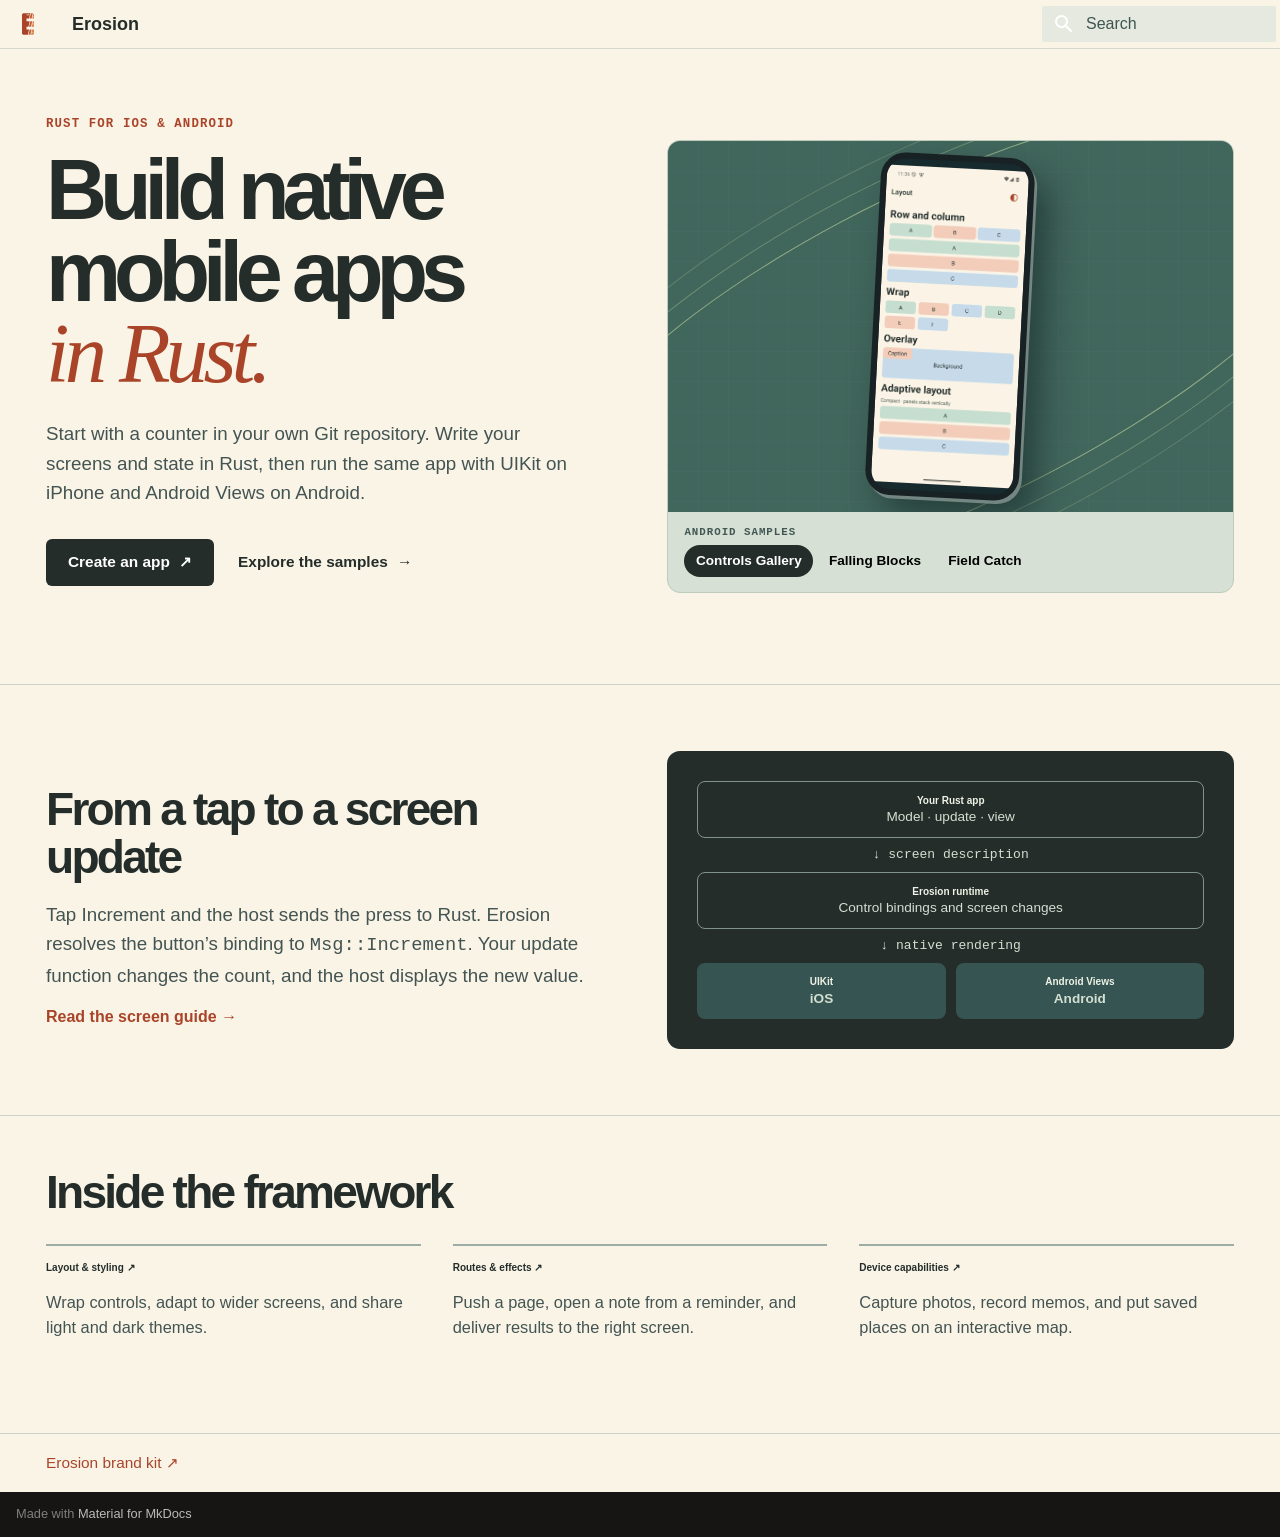
==== index.html @ 24fcdfda "Publish Erosion documentation and sample previews" ====
<!doctype html>
<html lang="en" class="no-js">
  <head>
    
      <meta charset="utf-8">
      <meta name="viewport" content="width=device-width,initial-scale=1">
      
        <meta name="description" content="Use Erosion to build native iOS and Android screens, state, and navigation in Rust.">
      
      
      
        <link rel="canonical" href="https://fwaris.github.io/erosion-site/index.html">
      
      
      
        <link rel="next" href="getting-started.html">
      
      
      <link rel="icon" href="assets/brand/erosion-mark.svg">
      <meta name="generator" content="mkdocs-1.6.1, mkdocs-material-9.6.22">
    
    <title>Erosion · Native mobile UI in Rust</title>
    
      <link rel="stylesheet" href="assets/stylesheets/main.84d31ad4.min.css">
      
      


    
    
      
    
    
      
    
    
      <link rel="stylesheet" href="assets/brand/palette.css">
    
      <link rel="stylesheet" href="assets/erosion.css">
    
    <script>__md_scope=new URL(".",location),__md_hash=e=>[...e].reduce(((e,_)=>(e<<5)-e+_.charCodeAt(0)),0),__md_get=(e,_=localStorage,t=__md_scope)=>JSON.parse(_.getItem(t.pathname+"."+e)),__md_set=(e,_,t=localStorage,a=__md_scope)=>{try{t.setItem(a.pathname+"."+e,JSON.stringify(_))}catch(e){}}</script>
    
      

    
    
    
  
  <meta property="og:title" content="Erosion · Native mobile UI in Rust">
  <meta property="og:description" content="Use Erosion to build native iOS and Android screens, state, and navigation in Rust.">
  <meta property="og:type" content="website">
  
    <meta property="og:image" content="https://fwaris.github.io/erosion-site/assets/brand/erosion-social.png">
    <meta property="og:image:alt" content="Erosion. Build native mobile apps in Rust.">
    <meta name="twitter:card" content="summary_large_image">
  

  </head>
  
  
    <body dir="ltr">
  
    
    <input class="md-toggle" data-md-toggle="drawer" type="checkbox" id="__drawer" autocomplete="off">
    <input class="md-toggle" data-md-toggle="search" type="checkbox" id="__search" autocomplete="off">
    <label class="md-overlay" for="__drawer"></label>
    <div data-md-component="skip">
      
    </div>
    <div data-md-component="announce">
      
    </div>
    
    
      

  

<header class="md-header md-header--shadow" data-md-component="header">
  <nav class="md-header__inner md-grid" aria-label="Header">
    <a href="index.html" title="Erosion" class="md-header__button md-logo" aria-label="Erosion" data-md-component="logo">
      
  <img src="assets/brand/erosion-mark.svg" alt="logo">

    </a>
    <label class="md-header__button md-icon" for="__drawer">
      
      <svg xmlns="http://www.w3.org/2000/svg" viewBox="0 0 24 24"><path d="M3 6h18v2H3zm0 5h18v2H3zm0 5h18v2H3z"/></svg>
    </label>
    <div class="md-header__title" data-md-component="header-title">
      <div class="md-header__ellipsis">
        <div class="md-header__topic">
          <span class="md-ellipsis">
            Erosion
          </span>
        </div>
        <div class="md-header__topic" data-md-component="header-topic">
          <span class="md-ellipsis">
            
              Erosion
            
          </span>
        </div>
      </div>
    </div>
    
    
      <script>var palette=__md_get("__palette");if(palette&&palette.color){if("(prefers-color-scheme)"===palette.color.media){var media=matchMedia("(prefers-color-scheme: light)"),input=document.querySelector(media.matches?"[data-md-color-media='(prefers-color-scheme: light)']":"[data-md-color-media='(prefers-color-scheme: dark)']");palette.color.media=input.getAttribute("data-md-color-media"),palette.color.scheme=input.getAttribute("data-md-color-scheme"),palette.color.primary=input.getAttribute("data-md-color-primary"),palette.color.accent=input.getAttribute("data-md-color-accent")}for(var[key,value]of Object.entries(palette.color))document.body.setAttribute("data-md-color-"+key,value)}</script>
    
    
    
      
      
        <label class="md-header__button md-icon" for="__search">
          
          <svg xmlns="http://www.w3.org/2000/svg" viewBox="0 0 24 24"><path d="M9.5 3A6.5 6.5 0 0 1 16 9.5c0 1.61-.59 3.09-1.56 4.23l.27.27h.79l5 5-1.5 1.5-5-5v-.79l-.27-.27A6.52 6.52 0 0 1 9.5 16 6.5 6.5 0 0 1 3 9.5 6.5 6.5 0 0 1 9.5 3m0 2C7 5 5 7 5 9.5S7 14 9.5 14 14 12 14 9.5 12 5 9.5 5"/></svg>
        </label>
        <div class="md-search" data-md-component="search" role="dialog">
  <label class="md-search__overlay" for="__search"></label>
  <div class="md-search__inner" role="search">
    <form class="md-search__form" name="search">
      <input type="text" class="md-search__input" name="query" aria-label="Search" placeholder="Search" autocapitalize="off" autocorrect="off" autocomplete="off" spellcheck="false" data-md-component="search-query" required>
      <label class="md-search__icon md-icon" for="__search">
        
        <svg xmlns="http://www.w3.org/2000/svg" viewBox="0 0 24 24"><path d="M9.5 3A6.5 6.5 0 0 1 16 9.5c0 1.61-.59 3.09-1.56 4.23l.27.27h.79l5 5-1.5 1.5-5-5v-.79l-.27-.27A6.52 6.52 0 0 1 9.5 16 6.5 6.5 0 0 1 3 9.5 6.5 6.5 0 0 1 9.5 3m0 2C7 5 5 7 5 9.5S7 14 9.5 14 14 12 14 9.5 12 5 9.5 5"/></svg>
        
        <svg xmlns="http://www.w3.org/2000/svg" viewBox="0 0 24 24"><path d="M20 11v2H8l5.5 5.5-1.42 1.42L4.16 12l7.92-7.92L13.5 5.5 8 11z"/></svg>
      </label>
      <nav class="md-search__options" aria-label="Search">
        
        <button type="reset" class="md-search__icon md-icon" title="Clear" aria-label="Clear" tabindex="-1">
          
          <svg xmlns="http://www.w3.org/2000/svg" viewBox="0 0 24 24"><path d="M19 6.41 17.59 5 12 10.59 6.41 5 5 6.41 10.59 12 5 17.59 6.41 19 12 13.41 17.59 19 19 17.59 13.41 12z"/></svg>
        </button>
      </nav>
      
    </form>
    <div class="md-search__output">
      <div class="md-search__scrollwrap" tabindex="0" data-md-scrollfix>
        <div class="md-search-result" data-md-component="search-result">
          <div class="md-search-result__meta">
            Initializing search
          </div>
          <ol class="md-search-result__list" role="presentation"></ol>
        </div>
      </div>
    </div>
  </div>
</div>
      
    
    
  </nav>
  
</header>
    
    <div class="md-container" data-md-component="container">
      
      
        
          
        
      
      <main class="md-main" data-md-component="main">
        <div class="md-main__inner md-grid">
          
            
              
                
              
              <div class="md-sidebar md-sidebar--primary" data-md-component="sidebar" data-md-type="navigation" >
                <div class="md-sidebar__scrollwrap">
                  <div class="md-sidebar__inner">
                    



<nav class="md-nav md-nav--primary" aria-label="Navigation" data-md-level="0">
  <label class="md-nav__title" for="__drawer">
    <a href="index.html" title="Erosion" class="md-nav__button md-logo" aria-label="Erosion" data-md-component="logo">
      
  <img src="assets/brand/erosion-mark.svg" alt="logo">

    </a>
    Erosion
  </label>
  
  <ul class="md-nav__list" data-md-scrollfix>
    
      
      
  
  
    
  
  
  
    <li class="md-nav__item md-nav__item--active">
      
      <input class="md-nav__toggle md-toggle" type="checkbox" id="__toc">
      
      
      
      <a href="index.html" class="md-nav__link md-nav__link--active">
        
  
  
  <span class="md-ellipsis">
    Home
    
  </span>
  

      </a>
      
    </li>
  

    
      
      
  
  
  
  
    
    
    
    
      
        
        
      
    
    
    <li class="md-nav__item md-nav__item--section md-nav__item--nested">
      
        
        
        <input class="md-nav__toggle md-toggle " type="checkbox" id="__nav_2" >
        
          
          <label class="md-nav__link" for="__nav_2" id="__nav_2_label" tabindex="">
            
  
  
  <span class="md-ellipsis">
    Documentation
    
  </span>
  

            <span class="md-nav__icon md-icon"></span>
          </label>
        
        <nav class="md-nav" data-md-level="1" aria-labelledby="__nav_2_label" aria-expanded="false">
          <label class="md-nav__title" for="__nav_2">
            <span class="md-nav__icon md-icon"></span>
            Documentation
          </label>
          <ul class="md-nav__list" data-md-scrollfix>
            
              
                
  
  
  
  
    <li class="md-nav__item">
      <a href="getting-started.html" class="md-nav__link">
        
  
  
  <span class="md-ellipsis">
    Getting started
    
  </span>
  

      </a>
    </li>
  

              
            
              
                
  
  
  
  
    <li class="md-nav__item">
      <a href="screens.html" class="md-nav__link">
        
  
  
  <span class="md-ellipsis">
    Screens and state
    
  </span>
  

      </a>
    </li>
  

              
            
              
                
  
  
  
  
    <li class="md-nav__item">
      <a href="styling.html" class="md-nav__link">
        
  
  
  <span class="md-ellipsis">
    Layout and styling
    
  </span>
  

      </a>
    </li>
  

              
            
              
                
  
  
  
  
    <li class="md-nav__item">
      <a href="navigation.html" class="md-nav__link">
        
  
  
  <span class="md-ellipsis">
    Navigation and effects
    
  </span>
  

      </a>
    </li>
  

              
            
              
                
  
  
  
  
    <li class="md-nav__item">
      <a href="devices.html" class="md-nav__link">
        
  
  
  <span class="md-ellipsis">
    Device capabilities
    
  </span>
  

      </a>
    </li>
  

              
            
              
                
  
  
  
  
    <li class="md-nav__item">
      <a href="samples.html" class="md-nav__link">
        
  
  
  <span class="md-ellipsis">
    Sample applications
    
  </span>
  

      </a>
    </li>
  

              
            
          </ul>
        </nav>
      
    </li>
  

    
      
      
  
  
  
  
    <li class="md-nav__item">
      <a href="brand.html" class="md-nav__link">
        
  
  
  <span class="md-ellipsis">
    Brand kit
    
  </span>
  

      </a>
    </li>
  

    
  </ul>
</nav>
                  </div>
                </div>
              </div>
            
            
              
                
              
              <div class="md-sidebar md-sidebar--secondary" data-md-component="sidebar" data-md-type="toc" hidden>
                <div class="md-sidebar__scrollwrap">
                  <div class="md-sidebar__inner">
                    

<nav class="md-nav md-nav--secondary" aria-label="Table of contents">
  
  
  
  
</nav>
                  </div>
                </div>
              </div>
            
          
          
<article class="erosion-home" data-md-component="content">
  <section class="erosion-hero">
    <div class="erosion-intro">
      <p class="erosion-overline">Rust for iOS &amp; Android</p>
      <h1>Build native mobile apps <br><em>in Rust.</em></h1>
      <p class="erosion-lede">Start with a counter in your own Git repository. Write your screens and state in Rust, then run the same app with UIKit on iPhone and Android Views on Android.</p>
      <div class="erosion-actions"><a class="erosion-primary" href="getting-started.html">Create an app <span aria-hidden="true">↗</span></a><a href="samples.html">Explore the samples <span aria-hidden="true">→</span></a></div>
    </div>
    <figure class="erosion-preview">
      <div class="erosion-stage"><div class="erosion-orbit" aria-hidden="true"></div><div class="erosion-handset"><img id="erosion-screen" src="assets/gallery-layout.webp" alt="Controls Gallery on Android showing rows, columns, wrapping, and overlapping panels"></div></div>
      <figcaption>
        <span class="erosion-caption">Android samples</span>
        <div class="erosion-choices" aria-label="Choose a sample screenshot" role="group">
        
          <button type="button" aria-pressed="true" data-image="assets/gallery-layout.webp" data-alt="Controls Gallery showing rows, columns, wrapping, and overlapping panels">Controls Gallery</button>
        
          <button type="button" aria-pressed="false" data-image="assets/blocks-game.webp" data-alt="Falling Blocks with a green piece above the board">Falling Blocks</button>
        
          <button type="button" aria-pressed="false" data-image="assets/field-catch.webp" data-alt="Field Catch lobby with create and join actions above a map">Field Catch</button>
        
        </div>
      </figcaption>
    </figure>
  </section>
  <section class="erosion-build">
    <div><h2>From a tap to a screen update</h2>
    <p>Tap Increment and the host sends the press to Rust. Erosion resolves the button’s binding to <code>Msg::Increment</code>. Your update function changes the count, and the host displays the new value.</p>
    <a class="erosion-link" href="screens.html">Read the screen guide →</a></div>
    <figure class="erosion-runtime" aria-label="How a Rust screen reaches both platforms">
      <div><strong>Your Rust app</strong><span>Model · update · view</span></div>
      <p>↓ screen description</p>
      <div><strong>Erosion runtime</strong><span>Control bindings and screen changes</span></div>
      <p>↓ native rendering</p>
      <div class="erosion-hosts"><strong>UIKit<small>iOS</small></strong><strong>Android Views<small>Android</small></strong></div>
    </figure>
  </section>
  <section class="erosion-guides" aria-labelledby="guides"><h2 id="guides">Inside the framework</h2><div>
    <a href="styling.html"><span>Layout &amp; styling ↗</span><p>Wrap controls, adapt to wider screens, and share light and dark themes.</p></a>
    <a href="navigation.html"><span>Routes &amp; effects ↗</span><p>Push a page, open a note from a reminder, and deliver results to the right screen.</p></a>
    <a href="devices.html"><span>Device capabilities ↗</span><p>Capture photos, record memos, and put saved places on an interactive map.</p></a>
  </div></section>
  <footer class="erosion-brand-footer"><a href="brand.html">Erosion brand kit ↗</a></footer>
</article>
<script src="assets/preview.js" defer></script>

          
<script>var target=document.getElementById(location.hash.slice(1));target&&target.name&&(target.checked=target.name.startsWith("__tabbed_"))</script>
        </div>
        
      </main>
      
        <footer class="md-footer">
  
  <div class="md-footer-meta md-typeset">
    <div class="md-footer-meta__inner md-grid">
      <div class="md-copyright">
  
  
    Made with
    <a href="https://squidfunk.github.io/mkdocs-material/" target="_blank" rel="noopener">
      Material for MkDocs
    </a>
  
</div>
      
    </div>
  </div>
</footer>
      
    </div>
    <div class="md-dialog" data-md-component="dialog">
      <div class="md-dialog__inner md-typeset"></div>
    </div>
    
    
    
      
      <script id="__config" type="application/json">{"base": ".", "features": ["navigation.sections", "content.code.copy"], "search": "assets/javascripts/workers/search.973d3a69.min.js", "tags": null, "translations": {"clipboard.copied": "Copied to clipboard", "clipboard.copy": "Copy to clipboard", "search.result.more.one": "1 more on this page", "search.result.more.other": "# more on this page", "search.result.none": "No matching documents", "search.result.one": "1 matching document", "search.result.other": "# matching documents", "search.result.placeholder": "Type to start searching", "search.result.term.missing": "Missing", "select.version": "Select version"}, "version": null}</script>
    
    
      <script src="assets/javascripts/bundle.f55a23d4.min.js"></script>
      
    
  </body>
</html>
---- assets/stylesheets/main.84d31ad4.min.css ----
@charset "UTF-8";html{-webkit-text-size-adjust:none;-moz-text-size-adjust:none;text-size-adjust:none;box-sizing:border-box}*,:after,:before{box-sizing:inherit}@media (prefers-reduced-motion){*,:after,:before{transition:none!important}}body{margin:0}a,button,input,label{-webkit-tap-highlight-color:transparent}a{color:inherit;text-decoration:none}hr{border:0;box-sizing:initial;display:block;height:.05rem;overflow:visible;padding:0}small{font-size:80%}sub,sup{line-height:1em}img{border-style:none}table{border-collapse:initial;border-spacing:0}td,th{font-weight:400;vertical-align:top}button{background:#0000;border:0;font-family:inherit;font-size:inherit;margin:0;padding:0}input{border:0;outline:none}:root{--md-primary-fg-color:#4051b5;--md-primary-fg-color--light:#5d6cc0;--md-primary-fg-color--dark:#303fa1;--md-primary-bg-color:#fff;--md-primary-bg-color--light:#ffffffb3;--md-accent-fg-color:#526cfe;--md-accent-fg-color--transparent:#526cfe1a;--md-accent-bg-color:#fff;--md-accent-bg-color--light:#ffffffb3}[data-md-color-scheme=default]{color-scheme:light}[data-md-color-scheme=default] img[src$="#gh-dark-mode-only"],[data-md-color-scheme=default] img[src$="#only-dark"]{display:none}:root,[data-md-color-scheme=default]{--md-hue:225deg;--md-default-fg-color:#000000de;--md-default-fg-color--light:#0000008a;--md-default-fg-color--lighter:#00000052;--md-default-fg-color--lightest:#00000012;--md-default-bg-color:#fff;--md-default-bg-color--light:#ffffffb3;--md-default-bg-color--lighter:#ffffff4d;--md-default-bg-color--lightest:#ffffff1f;--md-code-fg-color:#36464e;--md-code-bg-color:#f5f5f5;--md-code-hl-color:#4287ff;--md-code-hl-color--light:#4287ff1a;--md-code-hl-number-color:#d52a2a;--md-code-hl-special-color:#db1457;--md-code-hl-function-color:#a846b9;--md-code-hl-constant-color:#6e59d9;--md-code-hl-keyword-color:#3f6ec6;--md-code-hl-string-color:#1c7d4d;--md-code-hl-name-color:var(--md-code-fg-color);--md-code-hl-operator-color:var(--md-default-fg-color--light);--md-code-hl-punctuation-color:var(--md-default-fg-color--light);--md-code-hl-comment-color:var(--md-default-fg-color--light);--md-code-hl-generic-color:var(--md-default-fg-color--light);--md-code-hl-variable-color:var(--md-default-fg-color--light);--md-typeset-color:var(--md-default-fg-color);--md-typeset-a-color:var(--md-primary-fg-color);--md-typeset-del-color:#f5503d26;--md-typeset-ins-color:#0bd57026;--md-typeset-kbd-color:#fafafa;--md-typeset-kbd-accent-color:#fff;--md-typeset-kbd-border-color:#b8b8b8;--md-typeset-mark-color:#ffff0080;--md-typeset-table-color:#0000001f;--md-typeset-table-color--light:rgba(0,0,0,.035);--md-admonition-fg-color:var(--md-default-fg-color);--md-admonition-bg-color:var(--md-default-bg-color);--md-warning-fg-color:#000000de;--md-warning-bg-color:#ff9;--md-footer-fg-color:#fff;--md-footer-fg-color--light:#ffffffb3;--md-footer-fg-color--lighter:#ffffff73;--md-footer-bg-color:#000000de;--md-footer-bg-color--dark:#00000052;--md-shadow-z1:0 0.2rem 0.5rem #0000000d,0 0 0.05rem #0000001a;--md-shadow-z2:0 0.2rem 0.5rem #0000001a,0 0 0.05rem #00000040;--md-shadow-z3:0 0.2rem 0.5rem #0003,0 0 0.05rem #00000059}.md-icon svg{fill:currentcolor;display:block;height:1.2rem;width:1.2rem}body{-webkit-font-smoothing:antialiased;-moz-osx-font-smoothing:grayscale;--md-text-font-family:var(--md-text-font,_),-apple-system,BlinkMacSystemFont,Helvetica,Arial,sans-serif;--md-code-font-family:var(--md-code-font,_),SFMono-Regular,Consolas,Menlo,monospace}aside,body,input{font-feature-settings:"kern","liga";color:var(--md-typeset-color);font-family:var(--md-text-font-family)}code,kbd,pre{font-feature-settings:"kern";font-family:var(--md-code-font-family)}:root{--md-typeset-table-sort-icon:url('data:image/svg+xml;charset=utf-8,<svg xmlns="http://www.w3.org/2000/svg" viewBox="0 0 24 24"><path d="m18 21-4-4h3V7h-3l4-4 4 4h-3v10h3M2 19v-2h10v2M2 13v-2h7v2M2 7V5h4v2z"/></svg>');--md-typeset-table-sort-icon--asc:url('data:image/svg+xml;charset=utf-8,<svg xmlns="http://www.w3.org/2000/svg" viewBox="0 0 24 24"><path d="M19 17h3l-4 4-4-4h3V3h2M2 17h10v2H2M6 5v2H2V5m0 6h7v2H2z"/></svg>');--md-typeset-table-sort-icon--desc:url('data:image/svg+xml;charset=utf-8,<svg xmlns="http://www.w3.org/2000/svg" viewBox="0 0 24 24"><path d="M19 7h3l-4-4-4 4h3v14h2M2 17h10v2H2M6 5v2H2V5m0 6h7v2H2z"/></svg>')}.md-typeset{-webkit-print-color-adjust:exact;color-adjust:exact;font-size:.8rem;line-height:1.6;overflow-wrap:break-word}@media print{.md-typeset{font-size:.68rem}}.md-typeset blockquote,.md-typeset dl,.md-typeset figure,.md-typeset ol,.md-typeset pre,.md-typeset ul{margin-bottom:1em;margin-top:1em}.md-typeset h1{color:var(--md-default-fg-color--light);font-size:2em;line-height:1.3;margin:0 0 1.25em}.md-typeset h1,.md-typeset h2{font-weight:300;letter-spacing:-.01em}.md-typeset h2{font-size:1.5625em;line-height:1.4;margin:1.6em 0 .64em}.md-typeset h3{font-size:1.25em;font-weight:400;letter-spacing:-.01em;line-height:1.5;margin:1.6em 0 .8em}.md-typeset h2+h3{margin-top:.8em}.md-typeset h4{font-weight:700;letter-spacing:-.01em;margin:1em 0}.md-typeset h5,.md-typeset h6{color:var(--md-default-fg-color--light);font-size:.8em;font-weight:700;letter-spacing:-.01em;margin:1.25em 0}.md-typeset h5{text-transform:uppercase}.md-typeset h5 code{text-transform:none}.md-typeset hr{border-bottom:.05rem solid var(--md-default-fg-color--lightest);display:flow-root;margin:1.5em 0}.md-typeset a{color:var(--md-typeset-a-color);word-break:break-word}.md-typeset a,.md-typeset a:before{transition:color 125ms}.md-typeset a:focus,.md-typeset a:hover{color:var(--md-accent-fg-color)}.md-typeset a:focus code,.md-typeset a:hover code{background-color:var(--md-accent-fg-color--transparent)}.md-typeset a code{color:currentcolor;transition:background-color 125ms}.md-typeset a.focus-visible{outline-color:var(--md-accent-fg-color);outline-offset:.2rem}.md-typeset code,.md-typeset kbd,.md-typeset pre{color:var(--md-code-fg-color);direction:ltr;font-variant-ligatures:none}@media print{.md-typeset code,.md-typeset kbd,.md-typeset pre{white-space:pre-wrap}}.md-typeset code{background-color:var(--md-code-bg-color);border-radius:.1rem;-webkit-box-decoration-break:clone;box-decoration-break:clone;font-size:.85em;padding:0 .2941176471em;word-break:break-word}.md-typeset code:not(.focus-visible){-webkit-tap-highlight-color:transparent;outline:none}.md-typeset pre{display:flow-root;line-height:1.4;position:relative}.md-typeset pre>code{-webkit-box-decoration-break:slice;box-decoration-break:slice;box-shadow:none;display:block;margin:0;outline-color:var(--md-accent-fg-color);overflow:auto;padding:.7720588235em 1.1764705882em;scrollbar-color:var(--md-default-fg-color--lighter) #0000;scrollbar-width:thin;touch-action:auto;word-break:normal}.md-typeset pre>code:hover{scrollbar-color:var(--md-accent-fg-color) #0000}.md-typeset pre>code::-webkit-scrollbar{height:.2rem;width:.2rem}.md-typeset pre>code::-webkit-scrollbar-thumb{background-color:var(--md-default-fg-color--lighter)}.md-typeset pre>code::-webkit-scrollbar-thumb:hover{background-color:var(--md-accent-fg-color)}.md-typeset kbd{background-color:var(--md-typeset-kbd-color);border-radius:.1rem;box-shadow:0 .1rem 0 .05rem var(--md-typeset-kbd-border-color),0 .1rem 0 var(--md-typeset-kbd-border-color),0 -.1rem .2rem var(--md-typeset-kbd-accent-color) inset;color:var(--md-default-fg-color);display:inline-block;font-size:.75em;padding:0 .6666666667em;vertical-align:text-top;word-break:break-word}.md-typeset mark{background-color:var(--md-typeset-mark-color);-webkit-box-decoration-break:clone;box-decoration-break:clone;color:inherit;word-break:break-word}.md-typeset abbr{border-bottom:.05rem dotted var(--md-default-fg-color--light);cursor:help;text-decoration:none}.md-typeset small{opacity:.75}[dir=ltr] .md-typeset sub,[dir=ltr] .md-typeset sup{margin-left:.078125em}[dir=rtl] .md-typeset sub,[dir=rtl] .md-typeset sup{margin-right:.078125em}[dir=ltr] .md-typeset blockquote{padding-left:.6rem}[dir=rtl] .md-typeset blockquote{padding-right:.6rem}[dir=ltr] .md-typeset blockquote{border-left:.2rem solid var(--md-default-fg-color--lighter)}[dir=rtl] .md-typeset blockquote{border-right:.2rem solid var(--md-default-fg-color--lighter)}.md-typeset blockquote{color:var(--md-default-fg-color--light);margin-left:0;margin-right:0}.md-typeset ul{list-style-type:disc}.md-typeset ul[type]{list-style-type:revert-layer}[dir=ltr] .md-typeset ol,[dir=ltr] .md-typeset ul{margin-left:.625em}[dir=rtl] .md-typeset ol,[dir=rtl] .md-typeset ul{margin-right:.625em}.md-typeset ol,.md-typeset ul{padding:0}.md-typeset ol:not([hidden]),.md-typeset ul:not([hidden]){display:flow-root}.md-typeset ol ol,.md-typeset ul ol{list-style-type:lower-alpha}.md-typeset ol ol ol,.md-typeset ul ol ol{list-style-type:lower-roman}.md-typeset ol ol ol ol,.md-typeset ul ol ol ol{list-style-type:upper-alpha}.md-typeset ol ol ol ol ol,.md-typeset ul ol ol ol ol{list-style-type:upper-roman}.md-typeset ol[type],.md-typeset ul[type]{list-style-type:revert-layer}[dir=ltr] .md-typeset ol li,[dir=ltr] .md-typeset ul li{margin-left:1.25em}[dir=rtl] .md-typeset ol li,[dir=rtl] .md-typeset ul li{margin-right:1.25em}.md-typeset ol li,.md-typeset ul li{margin-bottom:.5em}.md-typeset ol li blockquote,.md-typeset ol li p,.md-typeset ul li blockquote,.md-typeset ul li p{margin:.5em 0}.md-typeset ol li:last-child,.md-typeset ul li:last-child{margin-bottom:0}[dir=ltr] .md-typeset ol li ol,[dir=ltr] .md-typeset ol li ul,[dir=ltr] .md-typeset ul li ol,[dir=ltr] .md-typeset ul li ul{margin-left:.625em}[dir=rtl] .md-typeset ol li ol,[dir=rtl] .md-typeset ol li ul,[dir=rtl] .md-typeset ul li ol,[dir=rtl] .md-typeset ul li ul{margin-right:.625em}.md-typeset ol li ol,.md-typeset ol li ul,.md-typeset ul li ol,.md-typeset ul li ul{margin-bottom:.5em;margin-top:.5em}[dir=ltr] .md-typeset dd{margin-left:1.875em}[dir=rtl] .md-typeset dd{margin-right:1.875em}.md-typeset dd{margin-bottom:1.5em;margin-top:1em}.md-typeset img,.md-typeset svg,.md-typeset video{height:auto;max-width:100%}.md-typeset img[align=left]{margin:1em 1em 1em 0}.md-typeset img[align=right]{margin:1em 0 1em 1em}.md-typeset img[align]:only-child{margin-top:0}.md-typeset figure{display:flow-root;margin:1em auto;max-width:100%;text-align:center;width:fit-content}.md-typeset figure img{display:block;margin:0 auto}.md-typeset figcaption{font-style:italic;margin:1em auto;max-width:24rem}.md-typeset iframe{max-width:100%}.md-typeset table:not([class]){background-color:var(--md-default-bg-color);border:.05rem solid var(--md-typeset-table-color);border-radius:.1rem;display:inline-block;font-size:.64rem;max-width:100%;overflow:auto;touch-action:auto}@media print{.md-typeset table:not([class]){display:table}}.md-typeset table:not([class])+*{margin-top:1.5em}.md-typeset table:not([class]) td>:first-child,.md-typeset table:not([class]) th>:first-child{margin-top:0}.md-typeset table:not([class]) td>:last-child,.md-typeset table:not([class]) th>:last-child{margin-bottom:0}.md-typeset table:not([class]) td:not([align]),.md-typeset table:not([class]) th:not([align]){text-align:left}[dir=rtl] .md-typeset table:not([class]) td:not([align]),[dir=rtl] .md-typeset table:not([class]) th:not([align]){text-align:right}.md-typeset table:not([class]) th{font-weight:700;min-width:5rem;padding:.9375em 1.25em;vertical-align:top}.md-typeset table:not([class]) td{border-top:.05rem solid var(--md-typeset-table-color);padding:.9375em 1.25em;vertical-align:top}.md-typeset table:not([class]) tbody tr{transition:background-color 125ms}.md-typeset table:not([class]) tbody tr:hover{background-color:var(--md-typeset-table-color--light);box-shadow:0 .05rem 0 var(--md-default-bg-color) inset}.md-typeset table:not([class]) a{word-break:normal}.md-typeset table th[role=columnheader]{cursor:pointer}[dir=ltr] .md-typeset table th[role=columnheader]:after{margin-left:.5em}[dir=rtl] .md-typeset table th[role=columnheader]:after{margin-right:.5em}.md-typeset table th[role=columnheader]:after{content:"";display:inline-block;height:1.2em;-webkit-mask-image:var(--md-typeset-table-sort-icon);mask-image:var(--md-typeset-table-sort-icon);-webkit-mask-repeat:no-repeat;mask-repeat:no-repeat;-webkit-mask-size:contain;mask-size:contain;transition:background-color 125ms;vertical-align:text-bottom;width:1.2em}.md-typeset table th[role=columnheader]:hover:after{background-color:var(--md-default-fg-color--lighter)}.md-typeset table th[role=columnheader][aria-sort=ascending]:after{background-color:var(--md-default-fg-color--light);-webkit-mask-image:var(--md-typeset-table-sort-icon--asc);mask-image:var(--md-typeset-table-sort-icon--asc)}.md-typeset table th[role=columnheader][aria-sort=descending]:after{background-color:var(--md-default-fg-color--light);-webkit-mask-image:var(--md-typeset-table-sort-icon--desc);mask-image:var(--md-typeset-table-sort-icon--desc)}.md-typeset__scrollwrap{margin:1em -.8rem;overflow-x:auto;touch-action:auto}.md-typeset__table{display:inline-block;margin-bottom:.5em;padding:0 .8rem}@media print{.md-typeset__table{display:block}}html .md-typeset__table table{display:table;margin:0;overflow:hidden;width:100%}@media screen and (max-width:44.984375em){.md-content__inner>pre{margin:1em -.8rem}.md-content__inner>pre code{border-radius:0}}.md-typeset .md-author{border-radius:100%;display:block;flex-shrink:0;height:1.6rem;overflow:hidden;position:relative;transition:color 125ms,transform 125ms;width:1.6rem}.md-typeset .md-author img{display:block}.md-typeset .md-author--more{background:var(--md-default-fg-color--lightest);color:var(--md-default-fg-color--lighter);font-size:.6rem;font-weight:700;line-height:1.6rem;text-align:center}.md-typeset .md-author--long{height:2.4rem;width:2.4rem}.md-typeset a.md-author{transform:scale(1)}.md-typeset a.md-author img{border-radius:100%;filter:grayscale(100%) opacity(75%);transition:filter 125ms}.md-typeset a.md-author:focus,.md-typeset a.md-author:hover{transform:scale(1.1);z-index:1}.md-typeset a.md-author:focus img,.md-typeset a.md-author:hover img{filter:grayscale(0)}.md-banner{background-color:var(--md-footer-bg-color);color:var(--md-footer-fg-color);overflow:auto}@media print{.md-banner{display:none}}.md-banner--warning{background-color:var(--md-warning-bg-color);color:var(--md-warning-fg-color)}.md-banner__inner{font-size:.7rem;margin:.6rem auto;padding:0 .8rem}[dir=ltr] .md-banner__button{float:right}[dir=rtl] .md-banner__button{float:left}.md-banner__button{color:inherit;cursor:pointer;transition:opacity .25s}.no-js .md-banner__button{display:none}.md-banner__button:hover{opacity:.7}html{font-size:125%;height:100%;overflow-x:hidden}@media screen and (min-width:100em){html{font-size:137.5%}}@media screen and (min-width:125em){html{font-size:150%}}body{background-color:var(--md-default-bg-color);display:flex;flex-direction:column;font-size:.5rem;min-height:100%;position:relative;width:100%}@media print{body{display:block}}@media screen and (max-width:59.984375em){body[data-md-scrolllock]{position:fixed}}.md-grid{margin-left:auto;margin-right:auto;max-width:61rem}.md-container{display:flex;flex-direction:column;flex-grow:1}@media print{.md-container{display:block}}.md-main{flex-grow:1}.md-main__inner{display:flex;height:100%;margin-top:1.5rem}.md-ellipsis{overflow:hidden;text-overflow:ellipsis}.md-toggle{display:none}.md-option{height:0;opacity:0;position:absolute;width:0}.md-option:checked+label:not([hidden]){display:block}.md-option.focus-visible+label{outline-color:var(--md-accent-fg-color);outline-style:auto}.md-skip{background-color:var(--md-default-fg-color);border-radius:.1rem;color:var(--md-default-bg-color);font-size:.64rem;margin:.5rem;opacity:0;outline-color:var(--md-accent-fg-color);padding:.3rem .5rem;position:fixed;transform:translateY(.4rem);z-index:-1}.md-skip:focus{opacity:1;transform:translateY(0);transition:transform .25s cubic-bezier(.4,0,.2,1),opacity 175ms 75ms;z-index:10}@page{margin:25mm}:root{--md-clipboard-icon:url('data:image/svg+xml;charset=utf-8,<svg xmlns="http://www.w3.org/2000/svg" viewBox="0 0 24 24"><path d="M19 21H8V7h11m0-2H8a2 2 0 0 0-2 2v14a2 2 0 0 0 2 2h11a2 2 0 0 0 2-2V7a2 2 0 0 0-2-2m-3-4H4a2 2 0 0 0-2 2v14h2V3h12z"/></svg>')}.md-clipboard{border-radius:.1rem;color:var(--md-default-fg-color--lightest);cursor:pointer;height:1.5em;outline-color:var(--md-accent-fg-color);outline-offset:.1rem;position:absolute;right:.5em;top:.5em;transition:color .25s;width:1.5em;z-index:1}@media print{.md-clipboard{display:none}}.md-clipboard:not(.focus-visible){-webkit-tap-highlight-color:transparent;outline:none}:hover>.md-clipboard{color:var(--md-default-fg-color--light)}.md-clipboard:focus,.md-clipboard:hover{color:var(--md-accent-fg-color)}.md-clipboard:after{background-color:currentcolor;content:"";display:block;height:1.125em;margin:0 auto;-webkit-mask-image:var(--md-clipboard-icon);mask-image:var(--md-clipboard-icon);-webkit-mask-position:center;mask-position:center;-webkit-mask-repeat:no-repeat;mask-repeat:no-repeat;-webkit-mask-size:contain;mask-size:contain;width:1.125em}.md-clipboard--inline{cursor:pointer}.md-clipboard--inline code{transition:color .25s,background-color .25s}.md-clipboard--inline:focus code,.md-clipboard--inline:hover code{background-color:var(--md-accent-fg-color--transparent);color:var(--md-accent-fg-color)}.md-typeset .md-code__content{display:grid}@keyframes consent{0%{opacity:0;transform:translateY(100%)}to{opacity:1;transform:translateY(0)}}@keyframes overlay{0%{opacity:0}to{opacity:1}}.md-consent__overlay{animation:overlay .25s both;-webkit-backdrop-filter:blur(.1rem);backdrop-filter:blur(.1rem);background-color:#0000008a;height:100%;opacity:1;position:fixed;top:0;width:100%;z-index:5}.md-consent__inner{animation:consent .5s cubic-bezier(.1,.7,.1,1) both;background-color:var(--md-default-bg-color);border:0;border-radius:.1rem;bottom:0;box-shadow:0 0 .2rem #0000001a,0 .2rem .4rem #0003;max-height:100%;overflow:auto;padding:0;position:fixed;width:100%;z-index:5}.md-consent__form{padding:.8rem}.md-consent__settings{display:none;margin:1em 0}input:checked+.md-consent__settings{display:block}.md-consent__controls{margin-bottom:.8rem}.md-typeset .md-consent__controls .md-button{display:inline}@media screen and (max-width:44.984375em){.md-typeset .md-consent__controls .md-button{display:block;margin-top:.4rem;text-align:center;width:100%}}.md-consent label{cursor:pointer}.md-content{flex-grow:1;min-width:0}.md-content__inner{margin:0 .8rem 1.2rem;padding-top:.6rem}@media screen and (min-width:76.25em){[dir=ltr] .md-sidebar--primary:not([hidden])~.md-content>.md-content__inner{margin-left:1.2rem}[dir=ltr] .md-sidebar--secondary:not([hidden])~.md-content>.md-content__inner,[dir=rtl] .md-sidebar--primary:not([hidden])~.md-content>.md-content__inner{margin-right:1.2rem}[dir=rtl] .md-sidebar--secondary:not([hidden])~.md-content>.md-content__inner{margin-left:1.2rem}}.md-content__inner:before{content:"";display:block;height:.4rem}.md-content__inner>:last-child{margin-bottom:0}[dir=ltr] .md-content__button{float:right}[dir=rtl] .md-content__button{float:left}[dir=ltr] .md-content__button{margin-left:.4rem}[dir=rtl] .md-content__button{margin-right:.4rem}.md-content__button{margin:.4rem 0;padding:0}@media print{.md-content__button{display:none}}.md-typeset .md-content__button{color:var(--md-default-fg-color--lighter)}.md-content__button svg{display:inline;vertical-align:top}[dir=rtl] .md-content__button svg{transform:scaleX(-1)}[dir=ltr] .md-dialog{right:.8rem}[dir=rtl] .md-dialog{left:.8rem}.md-dialog{background-color:var(--md-default-fg-color);border-radius:.1rem;bottom:.8rem;box-shadow:var(--md-shadow-z3);min-width:11.1rem;opacity:0;padding:.4rem .6rem;pointer-events:none;position:fixed;transform:translateY(100%);transition:transform 0ms .4s,opacity .4s;z-index:4}@media print{.md-dialog{display:none}}.md-dialog--active{opacity:1;pointer-events:auto;transform:translateY(0);transition:transform .4s cubic-bezier(.075,.85,.175,1),opacity .4s}.md-dialog__inner{color:var(--md-default-bg-color);font-size:.7rem}.md-feedback{margin:2em 0 1em;text-align:center}.md-feedback fieldset{border:none;margin:0;padding:0}.md-feedback__title{font-weight:700;margin:1em auto}.md-feedback__inner{position:relative}.md-feedback__list{display:flex;flex-wrap:wrap;place-content:baseline center;position:relative}.md-feedback__list:hover .md-icon:not(:disabled){color:var(--md-default-fg-color--lighter)}:disabled .md-feedback__list{min-height:1.8rem}.md-feedback__icon{color:var(--md-default-fg-color--light);cursor:pointer;flex-shrink:0;margin:0 .1rem;transition:color 125ms}.md-feedback__icon:not(:disabled).md-icon:hover{color:var(--md-accent-fg-color)}.md-feedback__icon:disabled{color:var(--md-default-fg-color--lightest);pointer-events:none}.md-feedback__note{opacity:0;position:relative;transform:translateY(.4rem);transition:transform .4s cubic-bezier(.1,.7,.1,1),opacity .15s}.md-feedback__note>*{margin:0 auto;max-width:16rem}:disabled .md-feedback__note{opacity:1;transform:translateY(0)}@media print{.md-feedback{display:none}}.md-footer{background-color:var(--md-footer-bg-color);color:var(--md-footer-fg-color)}@media print{.md-footer{display:none}}.md-footer__inner{justify-content:space-between;overflow:auto;padding:.2rem}.md-footer__inner:not([hidden]){display:flex}.md-footer__link{align-items:end;display:flex;flex-grow:0.01;margin-bottom:.4rem;margin-top:1rem;max-width:100%;outline-color:var(--md-accent-fg-color);overflow:hidden;transition:opacity .25s}.md-footer__link:focus,.md-footer__link:hover{opacity:.7}[dir=rtl] .md-footer__link svg{transform:scaleX(-1)}@media screen and (max-width:44.984375em){.md-footer__link--prev{flex-shrink:0}.md-footer__link--prev .md-footer__title{display:none}}[dir=ltr] .md-footer__link--next{margin-left:auto}[dir=rtl] .md-footer__link--next{margin-right:auto}.md-footer__link--next{text-align:right}[dir=rtl] .md-footer__link--next{text-align:left}.md-footer__title{flex-grow:1;font-size:.9rem;margin-bottom:.7rem;max-width:calc(100% - 2.4rem);padding:0 1rem;white-space:nowrap}.md-footer__button{margin:.2rem;padding:.4rem}.md-footer__direction{font-size:.64rem;opacity:.7}.md-footer-meta{background-color:var(--md-footer-bg-color--dark)}.md-footer-meta__inner{display:flex;flex-wrap:wrap;justify-content:space-between;padding:.2rem}html .md-footer-meta.md-typeset a{color:var(--md-footer-fg-color--light)}html .md-footer-meta.md-typeset a:focus,html .md-footer-meta.md-typeset a:hover{color:var(--md-footer-fg-color)}.md-copyright{color:var(--md-footer-fg-color--lighter);font-size:.64rem;margin:auto .6rem;padding:.4rem 0;width:100%}@media screen and (min-width:45em){.md-copyright{width:auto}}.md-copyright__highlight{color:var(--md-footer-fg-color--light)}.md-social{display:inline-flex;gap:.2rem;margin:0 .4rem;padding:.2rem 0 .6rem}@media screen and (min-width:45em){.md-social{padding:.6rem 0}}.md-social__link{display:inline-block;height:1.6rem;text-align:center;width:1.6rem}.md-social__link:before{line-height:1.9}.md-social__link svg{fill:currentcolor;max-height:.8rem;vertical-align:-25%}.md-typeset .md-button{border:.1rem solid;border-radius:.1rem;color:var(--md-primary-fg-color);cursor:pointer;display:inline-block;font-weight:700;padding:.625em 2em;transition:color 125ms,background-color 125ms,border-color 125ms}.md-typeset .md-button--primary{background-color:var(--md-primary-fg-color);border-color:var(--md-primary-fg-color);color:var(--md-primary-bg-color)}.md-typeset .md-button:focus,.md-typeset .md-button:hover{background-color:var(--md-accent-fg-color);border-color:var(--md-accent-fg-color);color:var(--md-accent-bg-color)}[dir=ltr] .md-typeset .md-input{border-top-left-radius:.1rem}[dir=ltr] .md-typeset .md-input,[dir=rtl] .md-typeset .md-input{border-top-right-radius:.1rem}[dir=rtl] .md-typeset .md-input{border-top-left-radius:.1rem}.md-typeset .md-input{border-bottom:.1rem solid var(--md-default-fg-color--lighter);box-shadow:var(--md-shadow-z1);font-size:.8rem;height:1.8rem;padding:0 .6rem;transition:border .25s,box-shadow .25s}.md-typeset .md-input:focus,.md-typeset .md-input:hover{border-bottom-color:var(--md-accent-fg-color);box-shadow:var(--md-shadow-z2)}.md-typeset .md-input--stretch{width:100%}.md-header{background-color:var(--md-primary-fg-color);box-shadow:0 0 .2rem #0000,0 .2rem .4rem #0000;color:var(--md-primary-bg-color);display:block;left:0;position:sticky;right:0;top:0;z-index:4}@media print{.md-header{display:none}}.md-header[hidden]{transform:translateY(-100%);transition:transform .25s cubic-bezier(.8,0,.6,1),box-shadow .25s}.md-header--shadow{box-shadow:0 0 .2rem #0000001a,0 .2rem .4rem #0003;transition:transform .25s cubic-bezier(.1,.7,.1,1),box-shadow .25s}.md-header__inner{align-items:center;display:flex;padding:0 .2rem}.md-header__button{color:currentcolor;cursor:pointer;margin:.2rem;outline-color:var(--md-accent-fg-color);padding:.4rem;position:relative;transition:opacity .25s;vertical-align:middle;z-index:1}.md-header__button:hover{opacity:.7}.md-header__button:not([hidden]){display:inline-block}.md-header__button:not(.focus-visible){-webkit-tap-highlight-color:transparent;outline:none}.md-header__button.md-logo{margin:.2rem;padding:.4rem}@media screen and (max-width:76.234375em){.md-header__button.md-logo{display:none}}.md-header__button.md-logo img,.md-header__button.md-logo svg{fill:currentcolor;display:block;height:1.2rem;width:auto}@media screen and (min-width:60em){.md-header__button[for=__search]{display:none}}.no-js .md-header__button[for=__search]{display:none}[dir=rtl] .md-header__button[for=__search] svg{transform:scaleX(-1)}@media screen and (min-width:76.25em){.md-header__button[for=__drawer]{display:none}}.md-header__topic{display:flex;max-width:100%;position:absolute;transition:transform .4s cubic-bezier(.1,.7,.1,1),opacity .15s;white-space:nowrap}.md-header__topic+.md-header__topic{opacity:0;pointer-events:none;transform:translateX(1.25rem);transition:transform .4s cubic-bezier(1,.7,.1,.1),opacity .15s;z-index:-1}[dir=rtl] .md-header__topic+.md-header__topic{transform:translateX(-1.25rem)}.md-header__topic:first-child{font-weight:700}[dir=ltr] .md-header__title{margin-left:1rem;margin-right:.4rem}[dir=rtl] .md-header__title{margin-left:.4rem;margin-right:1rem}.md-header__title{flex-grow:1;font-size:.9rem;height:2.4rem;line-height:2.4rem}.md-header__title--active .md-header__topic{opacity:0;pointer-events:none;transform:translateX(-1.25rem);transition:transform .4s cubic-bezier(1,.7,.1,.1),opacity .15s;z-index:-1}[dir=rtl] .md-header__title--active .md-header__topic{transform:translateX(1.25rem)}.md-header__title--active .md-header__topic+.md-header__topic{opacity:1;pointer-events:auto;transform:translateX(0);transition:transform .4s cubic-bezier(.1,.7,.1,1),opacity .15s;z-index:0}.md-header__title>.md-header__ellipsis{height:100%;position:relative;width:100%}.md-header__option{display:flex;flex-shrink:0;max-width:100%;transition:max-width 0ms .25s,opacity .25s .25s;white-space:nowrap}[data-md-toggle=search]:checked~.md-header .md-header__option{max-width:0;opacity:0;transition:max-width 0ms,opacity 0ms}.md-header__option>input{bottom:0}.md-header__source{display:none}@media screen and (min-width:60em){[dir=ltr] .md-header__source{margin-left:1rem}[dir=rtl] .md-header__source{margin-right:1rem}.md-header__source{display:block;max-width:11.7rem;width:11.7rem}}@media screen and (min-width:76.25em){[dir=ltr] .md-header__source{margin-left:1.4rem}[dir=rtl] .md-header__source{margin-right:1.4rem}}.md-meta{color:var(--md-default-fg-color--light);font-size:.7rem;line-height:1.3}.md-meta__list{display:inline-flex;flex-wrap:wrap;list-style:none;margin:0;padding:0}.md-meta__item:not(:last-child):after{content:"·";margin-left:.2rem;margin-right:.2rem}.md-meta__link{color:var(--md-typeset-a-color)}.md-meta__link:focus,.md-meta__link:hover{color:var(--md-accent-fg-color)}.md-draft{background-color:#ff1744;border-radius:.125em;color:#fff;display:inline-block;font-weight:700;padding-left:.5714285714em;padding-right:.5714285714em}:root{--md-nav-icon--prev:url('data:image/svg+xml;charset=utf-8,<svg xmlns="http://www.w3.org/2000/svg" viewBox="0 0 24 24"><path d="M20 11v2H8l5.5 5.5-1.42 1.42L4.16 12l7.92-7.92L13.5 5.5 8 11z"/></svg>');--md-nav-icon--next:url('data:image/svg+xml;charset=utf-8,<svg xmlns="http://www.w3.org/2000/svg" viewBox="0 0 24 24"><path d="M8.59 16.58 13.17 12 8.59 7.41 10 6l6 6-6 6z"/></svg>');--md-toc-icon:url('data:image/svg+xml;charset=utf-8,<svg xmlns="http://www.w3.org/2000/svg" viewBox="0 0 24 24"><path d="M3 9h14V7H3zm0 4h14v-2H3zm0 4h14v-2H3zm16 0h2v-2h-2zm0-10v2h2V7zm0 6h2v-2h-2z"/></svg>')}.md-nav{font-size:.7rem;line-height:1.3}.md-nav__title{color:var(--md-default-fg-color--light);display:block;font-weight:700;overflow:hidden;padding:0 .6rem;text-overflow:ellipsis}.md-nav__title .md-nav__button{display:none}.md-nav__title .md-nav__button img{height:100%;width:auto}.md-nav__title .md-nav__button.md-logo img,.md-nav__title .md-nav__button.md-logo svg{fill:currentcolor;display:block;height:2.4rem;max-width:100%;object-fit:contain;width:auto}.md-nav__list{list-style:none;margin:0;padding:0}.md-nav__link{align-items:flex-start;display:flex;gap:.4rem;margin-top:.625em;scroll-snap-align:start;transition:color 125ms}.md-nav__link--passed{color:var(--md-default-fg-color--light)}.md-nav__item .md-nav__link--active,.md-nav__item .md-nav__link--active code{color:var(--md-typeset-a-color)}.md-nav__link .md-ellipsis{position:relative}[dir=ltr] .md-nav__link .md-icon:last-child{margin-left:auto}[dir=rtl] .md-nav__link .md-icon:last-child{margin-right:auto}.md-nav__link svg{fill:currentcolor;flex-shrink:0;height:1.3em;position:relative}.md-nav__link[for]:focus,.md-nav__link[for]:hover,.md-nav__link[href]:focus,.md-nav__link[href]:hover{color:var(--md-accent-fg-color);cursor:pointer}.md-nav__link.focus-visible{outline-color:var(--md-accent-fg-color);outline-offset:.2rem}.md-nav--primary .md-nav__link[for=__toc]{display:none}.md-nav--primary .md-nav__link[for=__toc] .md-icon:after{background-color:currentcolor;display:block;height:100%;-webkit-mask-image:var(--md-toc-icon);mask-image:var(--md-toc-icon);width:100%}.md-nav--primary .md-nav__link[for=__toc]~.md-nav{display:none}.md-nav__container>.md-nav__link{margin-top:0}.md-nav__container>.md-nav__link:first-child{flex-grow:1;min-width:0}.md-nav__icon{flex-shrink:0}.md-nav__source{display:none}@media screen and (max-width:76.234375em){.md-nav--primary,.md-nav--primary .md-nav{background-color:var(--md-default-bg-color);display:flex;flex-direction:column;height:100%;left:0;position:absolute;right:0;top:0;z-index:1}.md-nav--primary .md-nav__item,.md-nav--primary .md-nav__title{font-size:.8rem;line-height:1.5}.md-nav--primary .md-nav__title{background-color:var(--md-default-fg-color--lightest);color:var(--md-default-fg-color--light);cursor:pointer;height:5.6rem;line-height:2.4rem;padding:3rem .8rem .2rem;position:relative;white-space:nowrap}[dir=ltr] .md-nav--primary .md-nav__title .md-nav__icon{left:.4rem}[dir=rtl] .md-nav--primary .md-nav__title .md-nav__icon{right:.4rem}.md-nav--primary .md-nav__title .md-nav__icon{display:block;height:1.2rem;margin:.2rem;position:absolute;top:.4rem;width:1.2rem}.md-nav--primary .md-nav__title .md-nav__icon:after{background-color:currentcolor;content:"";display:block;height:100%;-webkit-mask-image:var(--md-nav-icon--prev);mask-image:var(--md-nav-icon--prev);-webkit-mask-position:center;mask-position:center;-webkit-mask-repeat:no-repeat;mask-repeat:no-repeat;-webkit-mask-size:contain;mask-size:contain;width:100%}.md-nav--primary .md-nav__title~.md-nav__list{background-color:var(--md-default-bg-color);box-shadow:0 .05rem 0 var(--md-default-fg-color--lightest) inset;overflow-y:auto;scroll-snap-type:y mandatory;touch-action:pan-y}.md-nav--primary .md-nav__title~.md-nav__list>:first-child{border-top:0}.md-nav--primary .md-nav__title[for=__drawer]{background-color:var(--md-primary-fg-color);color:var(--md-primary-bg-color);font-weight:700}.md-nav--primary .md-nav__title .md-logo{display:block;left:.2rem;margin:.2rem;padding:.4rem;position:absolute;right:.2rem;top:.2rem}.md-nav--primary .md-nav__list{flex:1}.md-nav--primary .md-nav__item{border-top:.05rem solid var(--md-default-fg-color--lightest)}.md-nav--primary .md-nav__item--active>.md-nav__link{color:var(--md-typeset-a-color)}.md-nav--primary .md-nav__item--active>.md-nav__link:focus,.md-nav--primary .md-nav__item--active>.md-nav__link:hover{color:var(--md-accent-fg-color)}.md-nav--primary .md-nav__link{margin-top:0;padding:.6rem .8rem}.md-nav--primary .md-nav__link svg{margin-top:.1em}.md-nav--primary .md-nav__link>.md-nav__link{padding:0}[dir=ltr] .md-nav--primary .md-nav__link .md-nav__icon{margin-right:-.2rem}[dir=rtl] .md-nav--primary .md-nav__link .md-nav__icon{margin-left:-.2rem}.md-nav--primary .md-nav__link .md-nav__icon{font-size:1.2rem;height:1.2rem;width:1.2rem}.md-nav--primary .md-nav__link .md-nav__icon:after{background-color:currentcolor;content:"";display:block;height:100%;-webkit-mask-image:var(--md-nav-icon--next);mask-image:var(--md-nav-icon--next);-webkit-mask-position:center;mask-position:center;-webkit-mask-repeat:no-repeat;mask-repeat:no-repeat;-webkit-mask-size:contain;mask-size:contain;width:100%}[dir=rtl] .md-nav--primary .md-nav__icon:after{transform:scale(-1)}.md-nav--primary .md-nav--secondary .md-nav{background-color:initial;position:static}[dir=ltr] .md-nav--primary .md-nav--secondary .md-nav .md-nav__link{padding-left:1.4rem}[dir=rtl] .md-nav--primary .md-nav--secondary .md-nav .md-nav__link{padding-right:1.4rem}[dir=ltr] .md-nav--primary .md-nav--secondary .md-nav .md-nav .md-nav__link{padding-left:2rem}[dir=rtl] .md-nav--primary .md-nav--secondary .md-nav .md-nav .md-nav__link{padding-right:2rem}[dir=ltr] .md-nav--primary .md-nav--secondary .md-nav .md-nav .md-nav .md-nav__link{padding-left:2.6rem}[dir=rtl] .md-nav--primary .md-nav--secondary .md-nav .md-nav .md-nav .md-nav__link{padding-right:2.6rem}[dir=ltr] .md-nav--primary .md-nav--secondary .md-nav .md-nav .md-nav .md-nav .md-nav__link{padding-left:3.2rem}[dir=rtl] .md-nav--primary .md-nav--secondary .md-nav .md-nav .md-nav .md-nav .md-nav__link{padding-right:3.2rem}.md-nav--secondary{background-color:initial}.md-nav__toggle~.md-nav{display:flex;opacity:0;transform:translateX(100%);transition:transform .25s cubic-bezier(.8,0,.6,1),opacity 125ms 50ms}[dir=rtl] .md-nav__toggle~.md-nav{transform:translateX(-100%)}.md-nav__toggle:checked~.md-nav{opacity:1;transform:translateX(0);transition:transform .25s cubic-bezier(.4,0,.2,1),opacity 125ms 125ms}.md-nav__toggle:checked~.md-nav>.md-nav__list{-webkit-backface-visibility:hidden;backface-visibility:hidden}}@media screen and (max-width:59.984375em){.md-nav--primary .md-nav__link[for=__toc]{display:flex}.md-nav--primary .md-nav__link[for=__toc] .md-icon:after{content:""}.md-nav--primary .md-nav__link[for=__toc]+.md-nav__link{display:none}.md-nav--primary .md-nav__link[for=__toc]~.md-nav{display:flex}.md-nav__source{background-color:var(--md-primary-fg-color--dark);color:var(--md-primary-bg-color);display:block;padding:0 .2rem}}@media screen and (min-width:60em) and (max-width:76.234375em){.md-nav--integrated .md-nav__link[for=__toc]{display:flex}.md-nav--integrated .md-nav__link[for=__toc] .md-icon:after{content:""}.md-nav--integrated .md-nav__link[for=__toc]+.md-nav__link{display:none}.md-nav--integrated .md-nav__link[for=__toc]~.md-nav{display:flex}}@media screen and (min-width:60em){.md-nav{margin-bottom:-.4rem}.md-nav--secondary .md-nav__title{background:var(--md-default-bg-color);box-shadow:0 0 .4rem .4rem var(--md-default-bg-color);position:sticky;top:0;z-index:1}.md-nav--secondary .md-nav__title[for=__toc]{scroll-snap-align:start}.md-nav--secondary .md-nav__title .md-nav__icon{display:none}[dir=ltr] .md-nav--secondary .md-nav__list{padding-left:.6rem}[dir=rtl] .md-nav--secondary .md-nav__list{padding-right:.6rem}.md-nav--secondary .md-nav__list{padding-bottom:.4rem}[dir=ltr] .md-nav--secondary .md-nav__item>.md-nav__link{margin-right:.4rem}[dir=rtl] .md-nav--secondary .md-nav__item>.md-nav__link{margin-left:.4rem}}@media screen and (min-width:76.25em){.md-nav{margin-bottom:-.4rem;transition:max-height .25s cubic-bezier(.86,0,.07,1)}.md-nav--primary .md-nav__title{background:var(--md-default-bg-color);box-shadow:0 0 .4rem .4rem var(--md-default-bg-color);position:sticky;top:0;z-index:1}.md-nav--primary .md-nav__title[for=__drawer]{scroll-snap-align:start}.md-nav--primary .md-nav__title .md-nav__icon{display:none}[dir=ltr] .md-nav--primary .md-nav__list{padding-left:.6rem}[dir=rtl] .md-nav--primary .md-nav__list{padding-right:.6rem}.md-nav--primary .md-nav__list{padding-bottom:.4rem}[dir=ltr] .md-nav--primary .md-nav__item>.md-nav__link{margin-right:.4rem}[dir=rtl] .md-nav--primary .md-nav__item>.md-nav__link{margin-left:.4rem}.md-nav__toggle~.md-nav{display:grid;grid-template-rows:minmax(.4rem,0fr);opacity:0;transition:grid-template-rows .25s cubic-bezier(.86,0,.07,1),opacity .25s,visibility 0ms .25s;visibility:collapse}.md-nav__toggle~.md-nav>.md-nav__list{overflow:hidden}.md-nav__toggle.md-toggle--indeterminate~.md-nav,.md-nav__toggle:checked~.md-nav{grid-template-rows:minmax(.4rem,1fr);opacity:1;transition:grid-template-rows .25s cubic-bezier(.86,0,.07,1),opacity .15s .1s,visibility 0ms;visibility:visible}.md-nav__toggle.md-toggle--indeterminate~.md-nav{transition:none}.md-nav__item--nested>.md-nav>.md-nav__title{display:none}.md-nav__item--section{display:block;margin:1.25em 0}.md-nav__item--section:last-child{margin-bottom:0}.md-nav__item--section>.md-nav__link{font-weight:700}.md-nav__item--section>.md-nav__link[for]{color:var(--md-default-fg-color--light)}.md-nav__item--section>.md-nav__link:not(.md-nav__container){pointer-events:none}.md-nav__item--section>.md-nav__link .md-icon,.md-nav__item--section>.md-nav__link>[for]{display:none}[dir=ltr] .md-nav__item--section>.md-nav{margin-left:-.6rem}[dir=rtl] .md-nav__item--section>.md-nav{margin-right:-.6rem}.md-nav__item--section>.md-nav{display:block;opacity:1;visibility:visible}.md-nav__item--section>.md-nav>.md-nav__list>.md-nav__item{padding:0}.md-nav__icon{border-radius:100%;height:.9rem;transition:background-color .25s;width:.9rem}.md-nav__icon:hover{background-color:var(--md-accent-fg-color--transparent)}.md-nav__icon:after{background-color:currentcolor;border-radius:100%;content:"";display:inline-block;height:100%;-webkit-mask-image:var(--md-nav-icon--next);mask-image:var(--md-nav-icon--next);-webkit-mask-position:center;mask-position:center;-webkit-mask-repeat:no-repeat;mask-repeat:no-repeat;-webkit-mask-size:contain;mask-size:contain;transition:transform .25s;vertical-align:-.1rem;width:100%}[dir=rtl] .md-nav__icon:after{transform:rotate(180deg)}.md-nav__item--nested .md-nav__toggle:checked~.md-nav__link .md-nav__icon:after,.md-nav__item--nested .md-toggle--indeterminate~.md-nav__link .md-nav__icon:after{transform:rotate(90deg)}.md-nav--lifted>.md-nav__list>.md-nav__item,.md-nav--lifted>.md-nav__title{display:none}.md-nav--lifted>.md-nav__list>.md-nav__item--active{display:block}.md-nav--lifted>.md-nav__list>.md-nav__item--active>.md-nav__link{background:var(--md-default-bg-color);box-shadow:0 0 .4rem .4rem var(--md-default-bg-color);margin-top:0;position:sticky;top:0;z-index:1}.md-nav--lifted>.md-nav__list>.md-nav__item--active>.md-nav__link:not(.md-nav__container){pointer-events:none}.md-nav--lifted>.md-nav__list>.md-nav__item--active.md-nav__item--section{margin:0}[dir=ltr] .md-nav--lifted>.md-nav__list>.md-nav__item>.md-nav:not(.md-nav--secondary){margin-left:-.6rem}[dir=rtl] .md-nav--lifted>.md-nav__list>.md-nav__item>.md-nav:not(.md-nav--secondary){margin-right:-.6rem}.md-nav--lifted>.md-nav__list>.md-nav__item>[for]{color:var(--md-default-fg-color--light)}.md-nav--lifted .md-nav[data-md-level="1"]{grid-template-rows:minmax(.4rem,1fr);opacity:1;visibility:visible}[dir=ltr] .md-nav--integrated>.md-nav__list>.md-nav__item--active .md-nav--secondary{border-left:.05rem solid var(--md-primary-fg-color)}[dir=rtl] .md-nav--integrated>.md-nav__list>.md-nav__item--active .md-nav--secondary{border-right:.05rem solid var(--md-primary-fg-color)}.md-nav--integrated>.md-nav__list>.md-nav__item--active .md-nav--secondary{display:block;margin-bottom:1.25em;opacity:1;visibility:visible}.md-nav--integrated>.md-nav__list>.md-nav__item--active .md-nav--secondary>.md-nav__list{overflow:visible;padding-bottom:0}.md-nav--integrated>.md-nav__list>.md-nav__item--active .md-nav--secondary>.md-nav__title{display:none}}.md-pagination{font-size:.8rem;font-weight:700;gap:.4rem}.md-pagination,.md-pagination>*{align-items:center;display:flex;justify-content:center}.md-pagination>*{border-radius:.2rem;height:1.8rem;min-width:1.8rem;text-align:center}.md-pagination__current{background-color:var(--md-default-fg-color--lightest);color:var(--md-default-fg-color--light)}.md-pagination__link{transition:color 125ms,background-color 125ms}.md-pagination__link:focus,.md-pagination__link:hover{background-color:var(--md-accent-fg-color--transparent);color:var(--md-accent-fg-color)}.md-pagination__link:focus svg,.md-pagination__link:hover svg{color:var(--md-accent-fg-color)}.md-pagination__link.focus-visible{outline-color:var(--md-accent-fg-color);outline-offset:.2rem}.md-pagination__link svg{fill:currentcolor;color:var(--md-default-fg-color--lighter);display:block;max-height:100%;width:1.2rem}.md-post__back{border-bottom:.05rem solid var(--md-default-fg-color--lightest);margin-bottom:1.2rem;padding-bottom:1.2rem}@media screen and (max-width:76.234375em){.md-post__back{display:none}}[dir=rtl] .md-post__back svg{transform:scaleX(-1)}.md-post__authors{display:flex;flex-direction:column;gap:.6rem;margin:0 .6rem 1.2rem}.md-post .md-post__meta a{transition:color 125ms}.md-post .md-post__meta a:focus,.md-post .md-post__meta a:hover{color:var(--md-accent-fg-color)}.md-post__title{color:var(--md-default-fg-color--light);font-weight:700}.md-post--excerpt{margin-bottom:3.2rem}.md-post--excerpt .md-post__header{align-items:center;display:flex;gap:.6rem;min-height:1.6rem}.md-post--excerpt .md-post__authors{align-items:center;display:inline-flex;flex-direction:row;gap:.2rem;margin:0;min-height:2.4rem}[dir=ltr] .md-post--excerpt .md-post__meta .md-meta__list{margin-right:.4rem}[dir=rtl] .md-post--excerpt .md-post__meta .md-meta__list{margin-left:.4rem}.md-post--excerpt .md-post__content>:first-child{--md-scroll-margin:6rem;margin-top:0}.md-post>.md-nav--secondary{margin:1em 0}.md-profile{align-items:center;display:flex;font-size:.7rem;gap:.6rem;line-height:1.4;width:100%}.md-profile__description{flex-grow:1}.md-content--post{display:flex}@media screen and (max-width:76.234375em){.md-content--post{flex-flow:column-reverse}}.md-content--post>.md-content__inner{flex-grow:1;min-width:0}@media screen and (min-width:76.25em){[dir=ltr] .md-content--post>.md-content__inner{margin-left:1.2rem}[dir=rtl] .md-content--post>.md-content__inner{margin-right:1.2rem}}@media screen and (max-width:76.234375em){.md-sidebar.md-sidebar--post{padding:0;position:static;width:100%}.md-sidebar.md-sidebar--post .md-sidebar__scrollwrap{overflow:visible}.md-sidebar.md-sidebar--post .md-sidebar__inner{padding:0}.md-sidebar.md-sidebar--post .md-post__meta{margin-left:.6rem;margin-right:.6rem}.md-sidebar.md-sidebar--post .md-nav__item{border:none;display:inline}.md-sidebar.md-sidebar--post .md-nav__list{display:inline-flex;flex-wrap:wrap;gap:.6rem;padding-bottom:.6rem;padding-top:.6rem}.md-sidebar.md-sidebar--post .md-nav__link{padding:0}.md-sidebar.md-sidebar--post .md-nav{height:auto;margin-bottom:0;position:static}}:root{--md-progress-value:0;--md-progress-delay:400ms}.md-progress{background:var(--md-primary-bg-color);height:.075rem;opacity:min(clamp(0,var(--md-progress-value),1),clamp(0,100 - var(--md-progress-value),1));position:fixed;top:0;transform:scaleX(calc(var(--md-progress-value)*1%));transform-origin:left;transition:transform .5s cubic-bezier(.19,1,.22,1),opacity .25s var(--md-progress-delay);width:100%;z-index:4}:root{--md-search-result-icon:url('data:image/svg+xml;charset=utf-8,<svg xmlns="http://www.w3.org/2000/svg" viewBox="0 0 24 24"><path d="M14 2H6a2 2 0 0 0-2 2v16a2 2 0 0 0 2 2h7c-.41-.25-.8-.56-1.14-.9-.33-.33-.61-.7-.86-1.1H6V4h7v5h5v1.18c.71.16 1.39.43 2 .82V8zm6.31 16.9c1.33-2.11.69-4.9-1.4-6.22-2.11-1.33-4.91-.68-6.22 1.4-1.34 2.11-.69 4.89 1.4 6.22 1.46.93 3.32.93 4.79.02L22 23.39 23.39 22zm-3.81.1a2.5 2.5 0 0 1-2.5-2.5 2.5 2.5 0 0 1 2.5-2.5 2.5 2.5 0 0 1 2.5 2.5 2.5 2.5 0 0 1-2.5 2.5"/></svg>')}.md-search{position:relative}@media screen and (min-width:60em){.md-search{padding:.2rem 0}}.no-js .md-search{display:none}.md-search__overlay{opacity:0;z-index:1}@media screen and (max-width:59.984375em){[dir=ltr] .md-search__overlay{left:-2.2rem}[dir=rtl] .md-search__overlay{right:-2.2rem}.md-search__overlay{background-color:var(--md-default-bg-color);border-radius:1rem;height:2rem;overflow:hidden;pointer-events:none;position:absolute;top:-1rem;transform-origin:center;transition:transform .3s .1s,opacity .2s .2s;width:2rem}[data-md-toggle=search]:checked~.md-header .md-search__overlay{opacity:1;transition:transform .4s,opacity .1s}}@media screen and (min-width:60em){[dir=ltr] .md-search__overlay{left:0}[dir=rtl] .md-search__overlay{right:0}.md-search__overlay{background-color:#0000008a;cursor:pointer;height:0;position:fixed;top:0;transition:width 0ms .25s,height 0ms .25s,opacity .25s;width:0}[data-md-toggle=search]:checked~.md-header .md-search__overlay{height:200vh;opacity:1;transition:width 0ms,height 0ms,opacity .25s;width:100%}}@media screen and (max-width:29.984375em){[data-md-toggle=search]:checked~.md-header .md-search__overlay{transform:scale(45)}}@media screen and (min-width:30em) and (max-width:44.984375em){[data-md-toggle=search]:checked~.md-header .md-search__overlay{transform:scale(60)}}@media screen and (min-width:45em) and (max-width:59.984375em){[data-md-toggle=search]:checked~.md-header .md-search__overlay{transform:scale(75)}}.md-search__inner{-webkit-backface-visibility:hidden;backface-visibility:hidden}@media screen and (max-width:59.984375em){[dir=ltr] .md-search__inner{left:0}[dir=rtl] .md-search__inner{right:0}.md-search__inner{height:0;opacity:0;overflow:hidden;position:fixed;top:0;transform:translateX(5%);transition:width 0ms .3s,height 0ms .3s,transform .15s cubic-bezier(.4,0,.2,1) .15s,opacity .15s .15s;width:0;z-index:2}[dir=rtl] .md-search__inner{transform:translateX(-5%)}[data-md-toggle=search]:checked~.md-header .md-search__inner{height:100%;opacity:1;transform:translateX(0);transition:width 0ms 0ms,height 0ms 0ms,transform .15s cubic-bezier(.1,.7,.1,1) .15s,opacity .15s .15s;width:100%}}@media screen and (min-width:60em){[dir=ltr] .md-search__inner{float:right}[dir=rtl] .md-search__inner{float:left}.md-search__inner{padding:.1rem 0;position:relative;transition:width .25s cubic-bezier(.1,.7,.1,1);width:11.7rem}}@media screen and (min-width:60em) and (max-width:76.234375em){[data-md-toggle=search]:checked~.md-header .md-search__inner{width:23.4rem}}@media screen and (min-width:76.25em){[data-md-toggle=search]:checked~.md-header .md-search__inner{width:34.4rem}}.md-search__form{background-color:var(--md-default-bg-color);box-shadow:0 0 .6rem #0000;height:2.4rem;position:relative;transition:color .25s,background-color .25s;z-index:2}@media screen and (min-width:60em){.md-search__form{background-color:#00000042;border-radius:.1rem;height:1.8rem}.md-search__form:hover{background-color:#ffffff1f}}[data-md-toggle=search]:checked~.md-header .md-search__form{background-color:var(--md-default-bg-color);border-radius:.1rem .1rem 0 0;box-shadow:0 0 .6rem #00000012;color:var(--md-default-fg-color)}[dir=ltr] .md-search__input{padding-left:3.6rem;padding-right:2.2rem}[dir=rtl] .md-search__input{padding-left:2.2rem;padding-right:3.6rem}.md-search__input{background:#0000;font-size:.9rem;height:100%;position:relative;text-overflow:ellipsis;width:100%;z-index:2}.md-search__input::placeholder{transition:color .25s}.md-search__input::placeholder,.md-search__input~.md-search__icon{color:var(--md-default-fg-color--light)}.md-search__input::-ms-clear{display:none}@media screen and (max-width:59.984375em){.md-search__input{font-size:.9rem;height:2.4rem;width:100%}}@media screen and (min-width:60em){[dir=ltr] .md-search__input{padding-left:2.2rem}[dir=rtl] .md-search__input{padding-right:2.2rem}.md-search__input{color:inherit;font-size:.8rem}.md-search__input::placeholder{color:var(--md-primary-bg-color--light)}.md-search__input+.md-search__icon{color:var(--md-primary-bg-color)}[data-md-toggle=search]:checked~.md-header .md-search__input{text-overflow:clip}[data-md-toggle=search]:checked~.md-header .md-search__input+.md-search__icon{color:var(--md-default-fg-color--light)}[data-md-toggle=search]:checked~.md-header .md-search__input::placeholder{color:#0000}}.md-search__icon{cursor:pointer;display:inline-block;height:1.2rem;transition:color .25s,opacity .25s;width:1.2rem}.md-search__icon:hover{opacity:.7}[dir=ltr] .md-search__icon[for=__search]{left:.5rem}[dir=rtl] .md-search__icon[for=__search]{right:.5rem}.md-search__icon[for=__search]{position:absolute;top:.3rem;z-index:2}[dir=rtl] .md-search__icon[for=__search] svg{transform:scaleX(-1)}@media screen and (max-width:59.984375em){[dir=ltr] .md-search__icon[for=__search]{left:.8rem}[dir=rtl] .md-search__icon[for=__search]{right:.8rem}.md-search__icon[for=__search]{top:.6rem}.md-search__icon[for=__search] svg:first-child{display:none}}@media screen and (min-width:60em){.md-search__icon[for=__search]{pointer-events:none}.md-search__icon[for=__search] svg:last-child{display:none}}[dir=ltr] .md-search__options{right:.5rem}[dir=rtl] .md-search__options{left:.5rem}.md-search__options{pointer-events:none;position:absolute;top:.3rem;z-index:2}@media screen and (max-width:59.984375em){[dir=ltr] .md-search__options{right:.8rem}[dir=rtl] .md-search__options{left:.8rem}.md-search__options{top:.6rem}}[dir=ltr] .md-search__options>.md-icon{margin-left:.2rem}[dir=rtl] .md-search__options>.md-icon{margin-right:.2rem}.md-search__options>.md-icon{color:var(--md-default-fg-color--light);opacity:0;transform:scale(.75);transition:transform .15s cubic-bezier(.1,.7,.1,1),opacity .15s}.md-search__options>.md-icon:not(.focus-visible){-webkit-tap-highlight-color:transparent;outline:none}[data-md-toggle=search]:checked~.md-header .md-search__input:valid~.md-search__options>.md-icon{opacity:1;pointer-events:auto;transform:scale(1)}[data-md-toggle=search]:checked~.md-header .md-search__input:valid~.md-search__options>.md-icon:hover{opacity:.7}[dir=ltr] .md-search__suggest{padding-left:3.6rem;padding-right:2.2rem}[dir=rtl] .md-search__suggest{padding-left:2.2rem;padding-right:3.6rem}.md-search__suggest{align-items:center;color:var(--md-default-fg-color--lighter);display:flex;font-size:.9rem;height:100%;opacity:0;position:absolute;top:0;transition:opacity 50ms;white-space:nowrap;width:100%}@media screen and (min-width:60em){[dir=ltr] .md-search__suggest{padding-left:2.2rem}[dir=rtl] .md-search__suggest{padding-right:2.2rem}.md-search__suggest{font-size:.8rem}}[data-md-toggle=search]:checked~.md-header .md-search__suggest{opacity:1;transition:opacity .3s .1s}[dir=ltr] .md-search__output{border-bottom-left-radius:.1rem}[dir=ltr] .md-search__output,[dir=rtl] .md-search__output{border-bottom-right-radius:.1rem}[dir=rtl] .md-search__output{border-bottom-left-radius:.1rem}.md-search__output{overflow:hidden;position:absolute;width:100%;z-index:1}@media screen and (max-width:59.984375em){.md-search__output{bottom:0;top:2.4rem}}@media screen and (min-width:60em){.md-search__output{opacity:0;top:1.9rem;transition:opacity .4s}[data-md-toggle=search]:checked~.md-header .md-search__output{box-shadow:var(--md-shadow-z3);opacity:1}}.md-search__scrollwrap{-webkit-backface-visibility:hidden;backface-visibility:hidden;background-color:var(--md-default-bg-color);height:100%;overflow-y:auto;touch-action:pan-y}@media (-webkit-max-device-pixel-ratio:1),(max-resolution:1dppx){.md-search__scrollwrap{transform:translateZ(0)}}@media screen and (min-width:60em) and (max-width:76.234375em){.md-search__scrollwrap{width:23.4rem}}@media screen and (min-width:76.25em){.md-search__scrollwrap{width:34.4rem}}@media screen and (min-width:60em){.md-search__scrollwrap{max-height:0;scrollbar-color:var(--md-default-fg-color--lighter) #0000;scrollbar-width:thin}[data-md-toggle=search]:checked~.md-header .md-search__scrollwrap{max-height:75vh}.md-search__scrollwrap:hover{scrollbar-color:var(--md-accent-fg-color) #0000}.md-search__scrollwrap::-webkit-scrollbar{height:.2rem;width:.2rem}.md-search__scrollwrap::-webkit-scrollbar-thumb{background-color:var(--md-default-fg-color--lighter)}.md-search__scrollwrap::-webkit-scrollbar-thumb:hover{background-color:var(--md-accent-fg-color)}}.md-search-result{color:var(--md-default-fg-color);word-break:break-word}.md-search-result__meta{background-color:var(--md-default-fg-color--lightest);color:var(--md-default-fg-color--light);font-size:.64rem;line-height:1.8rem;padding:0 .8rem;scroll-snap-align:start}@media screen and (min-width:60em){[dir=ltr] .md-search-result__meta{padding-left:2.2rem}[dir=rtl] .md-search-result__meta{padding-right:2.2rem}}.md-search-result__list{list-style:none;margin:0;padding:0;-webkit-user-select:none;user-select:none}.md-search-result__item{box-shadow:0 -.05rem var(--md-default-fg-color--lightest)}.md-search-result__item:first-child{box-shadow:none}.md-search-result__link{display:block;outline:none;scroll-snap-align:start;transition:background-color .25s}.md-search-result__link:focus,.md-search-result__link:hover{background-color:var(--md-accent-fg-color--transparent)}.md-search-result__link:last-child p:last-child{margin-bottom:.6rem}.md-search-result__more>summary{cursor:pointer;display:block;outline:none;position:sticky;scroll-snap-align:start;top:0;z-index:1}.md-search-result__more>summary::marker{display:none}.md-search-result__more>summary::-webkit-details-marker{display:none}.md-search-result__more>summary>div{color:var(--md-typeset-a-color);font-size:.64rem;padding:.75em .8rem;transition:color .25s,background-color .25s}@media screen and (min-width:60em){[dir=ltr] .md-search-result__more>summary>div{padding-left:2.2rem}[dir=rtl] .md-search-result__more>summary>div{padding-right:2.2rem}}.md-search-result__more>summary:focus>div,.md-search-result__more>summary:hover>div{background-color:var(--md-accent-fg-color--transparent);color:var(--md-accent-fg-color)}.md-search-result__more[open]>summary{background-color:var(--md-default-bg-color)}.md-search-result__article{overflow:hidden;padding:0 .8rem;position:relative}@media screen and (min-width:60em){[dir=ltr] .md-search-result__article{padding-left:2.2rem}[dir=rtl] .md-search-result__article{padding-right:2.2rem}}[dir=ltr] .md-search-result__icon{left:0}[dir=rtl] .md-search-result__icon{right:0}.md-search-result__icon{color:var(--md-default-fg-color--light);height:1.2rem;margin:.5rem;position:absolute;width:1.2rem}@media screen and (max-width:59.984375em){.md-search-result__icon{display:none}}.md-search-result__icon:after{background-color:currentcolor;content:"";display:inline-block;height:100%;-webkit-mask-image:var(--md-search-result-icon);mask-image:var(--md-search-result-icon);-webkit-mask-position:center;mask-position:center;-webkit-mask-repeat:no-repeat;mask-repeat:no-repeat;-webkit-mask-size:contain;mask-size:contain;width:100%}[dir=rtl] .md-search-result__icon:after{transform:scaleX(-1)}.md-search-result .md-typeset{color:var(--md-default-fg-color--light);font-size:.64rem;line-height:1.6}.md-search-result .md-typeset h1{color:var(--md-default-fg-color);font-size:.8rem;font-weight:400;line-height:1.4;margin:.55rem 0}.md-search-result .md-typeset h1 mark{text-decoration:none}.md-search-result .md-typeset h2{color:var(--md-default-fg-color);font-size:.64rem;font-weight:700;line-height:1.6;margin:.5em 0}.md-search-result .md-typeset h2 mark{text-decoration:none}.md-search-result__terms{color:var(--md-default-fg-color);display:block;font-size:.64rem;font-style:italic;margin:.5em 0}.md-search-result mark{background-color:initial;color:var(--md-accent-fg-color);text-decoration:underline}.md-select{position:relative;z-index:1}.md-select__inner{background-color:var(--md-default-bg-color);border-radius:.1rem;box-shadow:var(--md-shadow-z2);color:var(--md-default-fg-color);left:50%;margin-top:.2rem;max-height:0;opacity:0;position:absolute;top:calc(100% - .2rem);transform:translate3d(-50%,.3rem,0);transition:transform .25s 375ms,opacity .25s .25s,max-height 0ms .5s}.md-select:focus-within .md-select__inner,.md-select:hover .md-select__inner{max-height:10rem;opacity:1;transform:translate3d(-50%,0,0);transition:transform .25s cubic-bezier(.1,.7,.1,1),opacity .25s,max-height 0ms}.md-select__inner:after{border-bottom:.2rem solid #0000;border-bottom-color:var(--md-default-bg-color);border-left:.2rem solid #0000;border-right:.2rem solid #0000;border-top:0;content:"";height:0;left:50%;margin-left:-.2rem;margin-top:-.2rem;position:absolute;top:0;width:0}.md-select__list{border-radius:.1rem;font-size:.8rem;list-style-type:none;margin:0;max-height:inherit;overflow:auto;padding:0}.md-select__item{line-height:1.8rem}[dir=ltr] .md-select__link{padding-left:.6rem;padding-right:1.2rem}[dir=rtl] .md-select__link{padding-left:1.2rem;padding-right:.6rem}.md-select__link{cursor:pointer;display:block;outline:none;scroll-snap-align:start;transition:background-color .25s,color .25s;width:100%}.md-select__link:focus,.md-select__link:hover{color:var(--md-accent-fg-color)}.md-select__link:focus{background-color:var(--md-default-fg-color--lightest)}.md-sidebar{align-self:flex-start;flex-shrink:0;padding:1.2rem 0;position:sticky;top:2.4rem;width:12.1rem}@media print{.md-sidebar{display:none}}@media screen and (max-width:76.234375em){[dir=ltr] .md-sidebar--primary{left:-12.1rem}[dir=rtl] .md-sidebar--primary{right:-12.1rem}.md-sidebar--primary{background-color:var(--md-default-bg-color);display:block;height:100%;position:fixed;top:0;transform:translateX(0);transition:transform .25s cubic-bezier(.4,0,.2,1),box-shadow .25s;width:12.1rem;z-index:5}[data-md-toggle=drawer]:checked~.md-container .md-sidebar--primary{box-shadow:var(--md-shadow-z3);transform:translateX(12.1rem)}[dir=rtl] [data-md-toggle=drawer]:checked~.md-container .md-sidebar--primary{transform:translateX(-12.1rem)}.md-sidebar--primary .md-sidebar__scrollwrap{bottom:0;left:0;margin:0;overflow:hidden;position:absolute;right:0;scroll-snap-type:none;top:0}}@media screen and (min-width:76.25em){.md-sidebar{height:0}.no-js .md-sidebar{height:auto}.md-header--lifted~.md-container .md-sidebar{top:4.8rem}}.md-sidebar--secondary{display:none;order:2}@media screen and (min-width:60em){.md-sidebar--secondary{height:0}.no-js .md-sidebar--secondary{height:auto}.md-sidebar--secondary:not([hidden]){display:block}.md-sidebar--secondary .md-sidebar__scrollwrap{touch-action:pan-y}}.md-sidebar__scrollwrap{-webkit-backface-visibility:hidden;backface-visibility:hidden;margin:0 .2rem;overflow-y:auto;scrollbar-color:var(--md-default-fg-color--lighter) #0000}@media screen and (min-width:60em){.md-sidebar__scrollwrap{scrollbar-gutter:stable;scrollbar-width:thin}}.md-sidebar__scrollwrap::-webkit-scrollbar{height:.2rem;width:.2rem}.md-sidebar__scrollwrap:focus-within,.md-sidebar__scrollwrap:hover{scrollbar-color:var(--md-accent-fg-color) #0000}.md-sidebar__scrollwrap:focus-within::-webkit-scrollbar-thumb,.md-sidebar__scrollwrap:hover::-webkit-scrollbar-thumb{background-color:var(--md-default-fg-color--lighter)}.md-sidebar__scrollwrap:focus-within::-webkit-scrollbar-thumb:hover,.md-sidebar__scrollwrap:hover::-webkit-scrollbar-thumb:hover{background-color:var(--md-accent-fg-color)}@supports selector(::-webkit-scrollbar){.md-sidebar__scrollwrap{scrollbar-gutter:auto}[dir=ltr] .md-sidebar__inner{padding-right:calc(100% - 11.5rem)}[dir=rtl] .md-sidebar__inner{padding-left:calc(100% - 11.5rem)}}@media screen and (max-width:76.234375em){.md-overlay{background-color:#0000008a;height:0;opacity:0;position:fixed;top:0;transition:width 0ms .25s,height 0ms .25s,opacity .25s;width:0;z-index:5}[data-md-toggle=drawer]:checked~.md-overlay{height:100%;opacity:1;transition:width 0ms,height 0ms,opacity .25s;width:100%}}@keyframes facts{0%{height:0}to{height:.65rem}}@keyframes fact{0%{opacity:0;transform:translateY(100%)}50%{opacity:0}to{opacity:1;transform:translateY(0)}}:root{--md-source-forks-icon:url('data:image/svg+xml;charset=utf-8,<svg xmlns="http://www.w3.org/2000/svg" viewBox="0 0 16 16"><path d="M5 5.372v.878c0 .414.336.75.75.75h4.5a.75.75 0 0 0 .75-.75v-.878a2.25 2.25 0 1 1 1.5 0v.878a2.25 2.25 0 0 1-2.25 2.25h-1.5v2.128a2.251 2.251 0 1 1-1.5 0V8.5h-1.5A2.25 2.25 0 0 1 3.5 6.25v-.878a2.25 2.25 0 1 1 1.5 0M5 3.25a.75.75 0 1 0-1.5 0 .75.75 0 0 0 1.5 0m6.75.75a.75.75 0 1 0 0-1.5.75.75 0 0 0 0 1.5m-3 8.75a.75.75 0 1 0-1.5 0 .75.75 0 0 0 1.5 0"/></svg>');--md-source-repositories-icon:url('data:image/svg+xml;charset=utf-8,<svg xmlns="http://www.w3.org/2000/svg" viewBox="0 0 16 16"><path d="M2 2.5A2.5 2.5 0 0 1 4.5 0h8.75a.75.75 0 0 1 .75.75v12.5a.75.75 0 0 1-.75.75h-2.5a.75.75 0 0 1 0-1.5h1.75v-2h-8a1 1 0 0 0-.714 1.7.75.75 0 1 1-1.072 1.05A2.5 2.5 0 0 1 2 11.5Zm10.5-1h-8a1 1 0 0 0-1 1v6.708A2.5 2.5 0 0 1 4.5 9h8ZM5 12.25a.25.25 0 0 1 .25-.25h3.5a.25.25 0 0 1 .25.25v3.25a.25.25 0 0 1-.4.2l-1.45-1.087a.25.25 0 0 0-.3 0L5.4 15.7a.25.25 0 0 1-.4-.2Z"/></svg>');--md-source-stars-icon:url('data:image/svg+xml;charset=utf-8,<svg xmlns="http://www.w3.org/2000/svg" viewBox="0 0 16 16"><path d="M8 .25a.75.75 0 0 1 .673.418l1.882 3.815 4.21.612a.75.75 0 0 1 .416 1.279l-3.046 2.97.719 4.192a.751.751 0 0 1-1.088.791L8 12.347l-3.766 1.98a.75.75 0 0 1-1.088-.79l.72-4.194L.818 6.374a.75.75 0 0 1 .416-1.28l4.21-.611L7.327.668A.75.75 0 0 1 8 .25m0 2.445L6.615 5.5a.75.75 0 0 1-.564.41l-3.097.45 2.24 2.184a.75.75 0 0 1 .216.664l-.528 3.084 2.769-1.456a.75.75 0 0 1 .698 0l2.77 1.456-.53-3.084a.75.75 0 0 1 .216-.664l2.24-2.183-3.096-.45a.75.75 0 0 1-.564-.41z"/></svg>');--md-source-version-icon:url('data:image/svg+xml;charset=utf-8,<svg xmlns="http://www.w3.org/2000/svg" viewBox="0 0 16 16"><path d="M1 7.775V2.75C1 1.784 1.784 1 2.75 1h5.025c.464 0 .91.184 1.238.513l6.25 6.25a1.75 1.75 0 0 1 0 2.474l-5.026 5.026a1.75 1.75 0 0 1-2.474 0l-6.25-6.25A1.75 1.75 0 0 1 1 7.775m1.5 0c0 .066.026.13.073.177l6.25 6.25a.25.25 0 0 0 .354 0l5.025-5.025a.25.25 0 0 0 0-.354l-6.25-6.25a.25.25 0 0 0-.177-.073H2.75a.25.25 0 0 0-.25.25ZM6 5a1 1 0 1 1 0 2 1 1 0 0 1 0-2"/></svg>')}.md-source{-webkit-backface-visibility:hidden;backface-visibility:hidden;display:block;font-size:.65rem;line-height:1.2;outline-color:var(--md-accent-fg-color);transition:opacity .25s;white-space:nowrap}.md-source:hover{opacity:.7}.md-source__icon{display:inline-block;height:2.4rem;vertical-align:middle;width:2rem}[dir=ltr] .md-source__icon svg{margin-left:.6rem}[dir=rtl] .md-source__icon svg{margin-right:.6rem}.md-source__icon svg{margin-top:.6rem}[dir=ltr] .md-source__icon+.md-source__repository{padding-left:2rem}[dir=rtl] .md-source__icon+.md-source__repository{padding-right:2rem}[dir=ltr] .md-source__icon+.md-source__repository{margin-left:-2rem}[dir=rtl] .md-source__icon+.md-source__repository{margin-right:-2rem}[dir=ltr] .md-source__repository{margin-left:.6rem}[dir=rtl] .md-source__repository{margin-right:.6rem}.md-source__repository{display:inline-block;max-width:calc(100% - 1.2rem);overflow:hidden;text-overflow:ellipsis;vertical-align:middle}.md-source__facts{display:flex;font-size:.55rem;gap:.4rem;list-style-type:none;margin:.1rem 0 0;opacity:.75;overflow:hidden;padding:0;width:100%}.md-source__repository--active .md-source__facts{animation:facts .25s ease-in}.md-source__fact{overflow:hidden;text-overflow:ellipsis}.md-source__repository--active .md-source__fact{animation:fact .4s ease-out}[dir=ltr] .md-source__fact:before{margin-right:.1rem}[dir=rtl] .md-source__fact:before{margin-left:.1rem}.md-source__fact:before{background-color:currentcolor;content:"";display:inline-block;height:.6rem;-webkit-mask-position:center;mask-position:center;-webkit-mask-repeat:no-repeat;mask-repeat:no-repeat;-webkit-mask-size:contain;mask-size:contain;vertical-align:text-top;width:.6rem}.md-source__fact:nth-child(1n+2){flex-shrink:0}.md-source__fact--version:before{-webkit-mask-image:var(--md-source-version-icon);mask-image:var(--md-source-version-icon)}.md-source__fact--stars:before{-webkit-mask-image:var(--md-source-stars-icon);mask-image:var(--md-source-stars-icon)}.md-source__fact--forks:before{-webkit-mask-image:var(--md-source-forks-icon);mask-image:var(--md-source-forks-icon)}.md-source__fact--repositories:before{-webkit-mask-image:var(--md-source-repositories-icon);mask-image:var(--md-source-repositories-icon)}.md-source-file{margin:1em 0}[dir=ltr] .md-source-file__fact{margin-right:.6rem}[dir=rtl] .md-source-file__fact{margin-left:.6rem}.md-source-file__fact{align-items:center;color:var(--md-default-fg-color--light);display:inline-flex;font-size:.68rem;gap:.3rem}.md-source-file__fact .md-icon{flex-shrink:0;margin-bottom:.05rem}[dir=ltr] .md-source-file__fact .md-author{float:left}[dir=rtl] .md-source-file__fact .md-author{float:right}.md-source-file__fact .md-author{margin-right:.2rem}.md-source-file__fact svg{width:.9rem}:root{--md-status:url('data:image/svg+xml;charset=utf-8,<svg xmlns="http://www.w3.org/2000/svg" viewBox="0 0 24 24"><path d="M11 9h2V7h-2m1 13c-4.41 0-8-3.59-8-8s3.59-8 8-8 8 3.59 8 8-3.59 8-8 8m0-18A10 10 0 0 0 2 12a10 10 0 0 0 10 10 10 10 0 0 0 10-10A10 10 0 0 0 12 2m-1 15h2v-6h-2z"/></svg>');--md-status--new:url('data:image/svg+xml;charset=utf-8,<svg xmlns="http://www.w3.org/2000/svg" viewBox="0 0 24 24"><path d="m23 12-2.44-2.78.34-3.68-3.61-.82-1.89-3.18L12 3 8.6 1.54 6.71 4.72l-3.61.81.34 3.68L1 12l2.44 2.78-.34 3.69 3.61.82 1.89 3.18L12 21l3.4 1.46 1.89-3.18 3.61-.82-.34-3.68zm-10 5h-2v-2h2zm0-4h-2V7h2z"/></svg>');--md-status--deprecated:url('data:image/svg+xml;charset=utf-8,<svg xmlns="http://www.w3.org/2000/svg" viewBox="0 0 24 24"><path d="M9 3v1H4v2h1v13a2 2 0 0 0 2 2h10a2 2 0 0 0 2-2V6h1V4h-5V3zm0 5h2v9H9zm4 0h2v9h-2z"/></svg>');--md-status--encrypted:url('data:image/svg+xml;charset=utf-8,<svg xmlns="http://www.w3.org/2000/svg" viewBox="0 0 24 24"><path d="M12 1 3 5v6c0 5.55 3.84 10.74 9 12 5.16-1.26 9-6.45 9-12V5zm0 6c1.4 0 2.8 1.1 2.8 2.5V11c.6 0 1.2.6 1.2 1.3v3.5c0 .6-.6 1.2-1.3 1.2H9.2c-.6 0-1.2-.6-1.2-1.3v-3.5c0-.6.6-1.2 1.2-1.2V9.5C9.2 8.1 10.6 7 12 7m0 1.2c-.8 0-1.5.5-1.5 1.3V11h3V9.5c0-.8-.7-1.3-1.5-1.3"/></svg>')}.md-status:after{background-color:var(--md-default-fg-color--light);content:"";display:inline-block;height:1.125em;-webkit-mask-image:var(--md-status);mask-image:var(--md-status);-webkit-mask-position:center;mask-position:center;-webkit-mask-repeat:no-repeat;mask-repeat:no-repeat;-webkit-mask-size:contain;mask-size:contain;vertical-align:text-bottom;width:1.125em}.md-status:hover:after{background-color:currentcolor}.md-status--new:after{-webkit-mask-image:var(--md-status--new);mask-image:var(--md-status--new)}.md-status--deprecated:after{-webkit-mask-image:var(--md-status--deprecated);mask-image:var(--md-status--deprecated)}.md-status--encrypted:after{-webkit-mask-image:var(--md-status--encrypted);mask-image:var(--md-status--encrypted)}.md-tabs{background-color:var(--md-primary-fg-color);color:var(--md-primary-bg-color);display:block;line-height:1.3;overflow:auto;width:100%;z-index:3}@media print{.md-tabs{display:none}}@media screen and (max-width:76.234375em){.md-tabs{display:none}}.md-tabs[hidden]{pointer-events:none}[dir=ltr] .md-tabs__list{margin-left:.2rem}[dir=rtl] .md-tabs__list{margin-right:.2rem}.md-tabs__list{contain:content;display:flex;list-style:none;margin:0;overflow:auto;padding:0;scrollbar-width:none;white-space:nowrap}.md-tabs__list::-webkit-scrollbar{display:none}.md-tabs__item{height:2.4rem;padding-left:.6rem;padding-right:.6rem}.md-tabs__item--active .md-tabs__link{color:inherit;opacity:1}.md-tabs__link{-webkit-backface-visibility:hidden;backface-visibility:hidden;display:flex;font-size:.7rem;margin-top:.8rem;opacity:.7;outline-color:var(--md-accent-fg-color);outline-offset:.2rem;transition:transform .4s cubic-bezier(.1,.7,.1,1),opacity .25s}.md-tabs__link:focus,.md-tabs__link:hover{color:inherit;opacity:1}[dir=ltr] .md-tabs__link svg{margin-right:.4rem}[dir=rtl] .md-tabs__link svg{margin-left:.4rem}.md-tabs__link svg{fill:currentcolor;height:1.3em}.md-tabs__item:nth-child(2) .md-tabs__link{transition-delay:20ms}.md-tabs__item:nth-child(3) .md-tabs__link{transition-delay:40ms}.md-tabs__item:nth-child(4) .md-tabs__link{transition-delay:60ms}.md-tabs__item:nth-child(5) .md-tabs__link{transition-delay:80ms}.md-tabs__item:nth-child(6) .md-tabs__link{transition-delay:.1s}.md-tabs__item:nth-child(7) .md-tabs__link{transition-delay:.12s}.md-tabs__item:nth-child(8) .md-tabs__link{transition-delay:.14s}.md-tabs__item:nth-child(9) .md-tabs__link{transition-delay:.16s}.md-tabs__item:nth-child(10) .md-tabs__link{transition-delay:.18s}.md-tabs__item:nth-child(11) .md-tabs__link{transition-delay:.2s}.md-tabs__item:nth-child(12) .md-tabs__link{transition-delay:.22s}.md-tabs__item:nth-child(13) .md-tabs__link{transition-delay:.24s}.md-tabs__item:nth-child(14) .md-tabs__link{transition-delay:.26s}.md-tabs__item:nth-child(15) .md-tabs__link{transition-delay:.28s}.md-tabs__item:nth-child(16) .md-tabs__link{transition-delay:.3s}.md-tabs[hidden] .md-tabs__link{opacity:0;transform:translateY(50%);transition:transform 0ms .1s,opacity .1s}:root{--md-tag-icon:url('data:image/svg+xml;charset=utf-8,<svg xmlns="http://www.w3.org/2000/svg" viewBox="0 0 24 24"><path d="m5.41 21 .71-4h-4l.35-2h4l1.06-6h-4l.35-2h4l.71-4h2l-.71 4h6l.71-4h2l-.71 4h4l-.35 2h-4l-1.06 6h4l-.35 2h-4l-.71 4h-2l.71-4h-6l-.71 4zM9.53 9l-1.06 6h6l1.06-6z"/></svg>')}.md-typeset .md-tags:not([hidden]){display:inline-flex;flex-wrap:wrap;gap:.5em;margin-bottom:.75em;margin-top:-.125em}.md-typeset .md-tag{align-items:center;background:var(--md-default-fg-color--lightest);border-radius:2.4rem;display:inline-flex;font-size:.64rem;font-size:min(.8em,.64rem);font-weight:700;gap:.5em;letter-spacing:normal;line-height:1.6;padding:.3125em .78125em}.md-typeset .md-tag[href]{-webkit-tap-highlight-color:transparent;color:inherit;outline:none;transition:color 125ms,background-color 125ms}.md-typeset .md-tag[href]:focus,.md-typeset .md-tag[href]:hover{background-color:var(--md-accent-fg-color);color:var(--md-accent-bg-color)}[id]>.md-typeset .md-tag{vertical-align:text-top}.md-typeset .md-tag-icon:before{background-color:var(--md-default-fg-color--lighter);content:"";display:inline-block;height:1.2em;-webkit-mask-image:var(--md-tag-icon);mask-image:var(--md-tag-icon);-webkit-mask-position:center;mask-position:center;-webkit-mask-repeat:no-repeat;mask-repeat:no-repeat;-webkit-mask-size:contain;mask-size:contain;transition:background-color 125ms;vertical-align:text-bottom;width:1.2em}.md-typeset .md-tag-icon[href]:focus:before,.md-typeset .md-tag-icon[href]:hover:before{background-color:var(--md-accent-bg-color)}@keyframes pulse{0%{transform:scale(.95)}75%{transform:scale(1)}to{transform:scale(.95)}}:root{--md-annotation-bg-icon:url('data:image/svg+xml;charset=utf-8,<svg xmlns="http://www.w3.org/2000/svg" viewBox="0 0 24 24"><path d="M12 2A10 10 0 0 0 2 12a10 10 0 0 0 10 10 10 10 0 0 0 10-10A10 10 0 0 0 12 2"/></svg>');--md-annotation-icon:url('data:image/svg+xml;charset=utf-8,<svg xmlns="http://www.w3.org/2000/svg" viewBox="0 0 24 24"><path d="M17 13h-4v4h-2v-4H7v-2h4V7h2v4h4m-5-9A10 10 0 0 0 2 12a10 10 0 0 0 10 10 10 10 0 0 0 10-10A10 10 0 0 0 12 2"/></svg>')}.md-tooltip{-webkit-backface-visibility:hidden;backface-visibility:hidden;background-color:var(--md-default-bg-color);border-radius:.1rem;box-shadow:var(--md-shadow-z2);color:var(--md-default-fg-color);font-family:var(--md-text-font-family);left:clamp(var(--md-tooltip-0,0rem) + .8rem,var(--md-tooltip-x),100vw + var(--md-tooltip-0,0rem) + .8rem - var(--md-tooltip-width) - 2 * .8rem);max-width:calc(100vw - 1.6rem);opacity:0;position:absolute;top:var(--md-tooltip-y);transform:translateY(-.4rem);transition:transform 0ms .25s,opacity .25s,z-index .25s;width:var(--md-tooltip-width);z-index:0}.md-tooltip--active{opacity:1;transform:translateY(0);transition:transform .25s cubic-bezier(.1,.7,.1,1),opacity .25s,z-index 0ms;z-index:2}.md-tooltip--inline{font-weight:700;-webkit-user-select:none;user-select:none;width:auto}.md-tooltip--inline:not(.md-tooltip--active){transform:translateY(.2rem) scale(.9)}.md-tooltip--inline .md-tooltip__inner{font-size:.5rem;padding:.2rem .4rem}[hidden]+.md-tooltip--inline{display:none}.focus-visible>.md-tooltip,.md-tooltip:target{outline:var(--md-accent-fg-color) auto}.md-tooltip__inner{font-size:.64rem;padding:.8rem}.md-tooltip__inner.md-typeset>:first-child{margin-top:0}.md-tooltip__inner.md-typeset>:last-child{margin-bottom:0}.md-annotation{font-style:normal;font-weight:400;outline:none;text-align:initial;vertical-align:text-bottom;white-space:normal}[dir=rtl] .md-annotation{direction:rtl}code .md-annotation{font-family:var(--md-code-font-family);font-size:inherit}.md-annotation:not([hidden]){display:inline-block;line-height:1.25}.md-annotation__index{border-radius:.01px;cursor:pointer;display:inline-block;margin-left:.4ch;margin-right:.4ch;outline:none;overflow:hidden;position:relative;-webkit-user-select:none;user-select:none;vertical-align:text-top;z-index:0}.md-annotation .md-annotation__index{transition:z-index .25s}@media screen{.md-annotation__index{width:2.2ch}[data-md-visible]>.md-annotation__index{animation:pulse 2s infinite}.md-annotation__index:before{background:var(--md-default-bg-color);-webkit-mask-image:var(--md-annotation-bg-icon);mask-image:var(--md-annotation-bg-icon)}.md-annotation__index:after,.md-annotation__index:before{content:"";height:2.2ch;-webkit-mask-position:center;mask-position:center;-webkit-mask-repeat:no-repeat;mask-repeat:no-repeat;-webkit-mask-size:contain;mask-size:contain;position:absolute;top:-.1ch;width:2.2ch;z-index:-1}.md-annotation__index:after{background-color:var(--md-default-fg-color--lighter);-webkit-mask-image:var(--md-annotation-icon);mask-image:var(--md-annotation-icon);transform:scale(1.0001);transition:background-color .25s,transform .25s}.md-tooltip--active+.md-annotation__index:after{transform:rotate(45deg)}.md-tooltip--active+.md-annotation__index:after,:hover>.md-annotation__index:after{background-color:var(--md-accent-fg-color)}}.md-tooltip--active+.md-annotation__index{animation-play-state:paused;transition-duration:0ms;z-index:2}.md-annotation__index [data-md-annotation-id]{display:inline-block}@media print{.md-annotation__index [data-md-annotation-id]{background:var(--md-default-fg-color--lighter);border-radius:2ch;color:var(--md-default-bg-color);font-weight:700;padding:0 .6ch;white-space:nowrap}.md-annotation__index [data-md-annotation-id]:after{content:attr(data-md-annotation-id)}}.md-typeset .md-annotation-list{counter-reset:annotation;list-style:none!important}.md-typeset .md-annotation-list li{position:relative}[dir=ltr] .md-typeset .md-annotation-list li:before{left:-2.125em}[dir=rtl] .md-typeset .md-annotation-list li:before{right:-2.125em}.md-typeset .md-annotation-list li:before{background:var(--md-default-fg-color--lighter);border-radius:2ch;color:var(--md-default-bg-color);content:counter(annotation);counter-increment:annotation;font-size:.8875em;font-weight:700;height:2ch;line-height:1.25;min-width:2ch;padding:0 .6ch;position:absolute;text-align:center;top:.25em}:root{--md-tooltip-width:20rem;--md-tooltip-tail:0.3rem}.md-tooltip2{-webkit-backface-visibility:hidden;backface-visibility:hidden;color:var(--md-default-fg-color);font-family:var(--md-text-font-family);opacity:0;pointer-events:none;position:absolute;top:calc(var(--md-tooltip-host-y) + var(--md-tooltip-y));transform:translateY(-.4rem);transform-origin:calc(var(--md-tooltip-host-x) + var(--md-tooltip-x)) 0;transition:transform 0ms .25s,opacity .25s,z-index .25s;width:100%;z-index:0}.md-tooltip2:before{border-left:var(--md-tooltip-tail) solid #0000;border-right:var(--md-tooltip-tail) solid #0000;content:"";display:block;left:clamp(1.5 * .8rem,var(--md-tooltip-host-x) + var(--md-tooltip-x) - var(--md-tooltip-tail),100vw - 2 * var(--md-tooltip-tail) - 1.5 * .8rem);position:absolute;z-index:1}.md-tooltip2--top:before{border-top:var(--md-tooltip-tail) solid var(--md-default-bg-color);bottom:calc(var(--md-tooltip-tail)*-1 + .025rem);filter:drop-shadow(0 1px 0 hsla(0,0%,0%,.05))}.md-tooltip2--bottom:before{border-bottom:var(--md-tooltip-tail) solid var(--md-default-bg-color);filter:drop-shadow(0 -1px 0 hsla(0,0%,0%,.05));top:calc(var(--md-tooltip-tail)*-1 + .025rem)}.md-tooltip2--active{opacity:1;transform:translateY(0);transition:transform .4s cubic-bezier(0,1,.5,1),opacity .25s,z-index 0ms;z-index:2}.md-tooltip2__inner{scrollbar-gutter:stable;background-color:var(--md-default-bg-color);border-radius:.1rem;box-shadow:var(--md-shadow-z2);left:clamp(.8rem,var(--md-tooltip-host-x) - .8rem,100vw - var(--md-tooltip-width) - .8rem);max-height:40vh;max-width:calc(100vw - 1.6rem);position:relative;scrollbar-width:thin}.md-tooltip2__inner::-webkit-scrollbar{height:.2rem;width:.2rem}.md-tooltip2__inner::-webkit-scrollbar-thumb{background-color:var(--md-default-fg-color--lighter)}.md-tooltip2__inner::-webkit-scrollbar-thumb:hover{background-color:var(--md-accent-fg-color)}[role=tooltip]>.md-tooltip2__inner{font-size:.5rem;font-weight:700;left:clamp(.8rem,var(--md-tooltip-host-x) + var(--md-tooltip-x) - var(--md-tooltip-width)/2,100vw - var(--md-tooltip-width) - .8rem);max-width:min(100vw - 2 * .8rem,400px);padding:.2rem .4rem;-webkit-user-select:none;user-select:none;width:fit-content}.md-tooltip2__inner.md-typeset>:first-child{margin-top:0}.md-tooltip2__inner.md-typeset>:last-child{margin-bottom:0}[dir=ltr] .md-top{margin-left:50%}[dir=rtl] .md-top{margin-right:50%}.md-top{background-color:var(--md-default-bg-color);border-radius:1.6rem;box-shadow:var(--md-shadow-z2);color:var(--md-default-fg-color--light);cursor:pointer;display:block;font-size:.7rem;outline:none;padding:.4rem .8rem;position:fixed;top:3.2rem;transform:translate(-50%);transition:color 125ms,background-color 125ms,transform 125ms cubic-bezier(.4,0,.2,1),opacity 125ms;z-index:2}@media print{.md-top{display:none}}[dir=rtl] .md-top{transform:translate(50%)}.md-top[hidden]{opacity:0;pointer-events:none;transform:translate(-50%,.2rem);transition-duration:0ms}[dir=rtl] .md-top[hidden]{transform:translate(50%,.2rem)}.md-top:focus,.md-top:hover{background-color:var(--md-accent-fg-color);color:var(--md-accent-bg-color)}.md-top svg{display:inline-block;vertical-align:-.5em}@keyframes hoverfix{0%{pointer-events:none}}:root{--md-version-icon:url('data:image/svg+xml;charset=utf-8,<svg xmlns="http://www.w3.org/2000/svg" viewBox="0 0 320 512"><!--! Font Awesome Free 7.1.0 by @fontawesome - https://fontawesome.com License - https://fontawesome.com/license/free (Icons: CC BY 4.0, Fonts: SIL OFL 1.1, Code: MIT License) Copyright 2025 Fonticons, Inc.--><path d="M140.3 376.8c12.6 10.2 31.1 9.5 42.8-2.2l128-128c9.2-9.2 11.9-22.9 6.9-34.9S301.4 192 288.5 192h-256c-12.9 0-24.6 7.8-29.6 19.8s-2.2 25.7 7 34.8l128 128z"/></svg>')}.md-version{flex-shrink:0;font-size:.8rem;height:2.4rem}[dir=ltr] .md-version__current{margin-left:1.4rem;margin-right:.4rem}[dir=rtl] .md-version__current{margin-left:.4rem;margin-right:1.4rem}.md-version__current{color:inherit;cursor:pointer;outline:none;position:relative;top:.05rem}[dir=ltr] .md-version__current:after{margin-left:.4rem}[dir=rtl] .md-version__current:after{margin-right:.4rem}.md-version__current:after{background-color:currentcolor;content:"";display:inline-block;height:.6rem;-webkit-mask-image:var(--md-version-icon);mask-image:var(--md-version-icon);-webkit-mask-position:center;mask-position:center;-webkit-mask-repeat:no-repeat;mask-repeat:no-repeat;-webkit-mask-size:contain;mask-size:contain;width:.4rem}.md-version__alias{margin-left:.3rem;opacity:.7}.md-version__list{background-color:var(--md-default-bg-color);border-radius:.1rem;box-shadow:var(--md-shadow-z2);color:var(--md-default-fg-color);list-style-type:none;margin:.2rem .8rem;max-height:0;opacity:0;overflow:auto;padding:0;position:absolute;scroll-snap-type:y mandatory;top:.15rem;transition:max-height 0ms .5s,opacity .25s .25s;z-index:3}.md-version:focus-within .md-version__list,.md-version:hover .md-version__list{max-height:10rem;opacity:1;transition:max-height 0ms,opacity .25s}@media (hover:none),(pointer:coarse){.md-version:hover .md-version__list{animation:hoverfix .25s forwards}.md-version:focus-within .md-version__list{animation:none}}.md-version__item{line-height:1.8rem}[dir=ltr] .md-version__link{padding-left:.6rem;padding-right:1.2rem}[dir=rtl] .md-version__link{padding-left:1.2rem;padding-right:.6rem}.md-version__link{cursor:pointer;display:block;outline:none;scroll-snap-align:start;transition:color .25s,background-color .25s;white-space:nowrap;width:100%}.md-version__link:focus,.md-version__link:hover{color:var(--md-accent-fg-color)}.md-version__link:focus{background-color:var(--md-default-fg-color--lightest)}:root{--md-admonition-icon--note:url('data:image/svg+xml;charset=utf-8,<svg xmlns="http://www.w3.org/2000/svg" viewBox="0 0 24 24"><path d="M12 2C6.47 2 2 6.47 2 12s4.47 10 10 10 10-4.47 10-10S17.53 2 12 2m3.1 5.07c.14 0 .28.05.4.16l1.27 1.27c.23.22.23.57 0 .78l-1 1-2.05-2.05 1-1c.1-.11.24-.16.38-.16m-1.97 1.74 2.06 2.06-6.06 6.06H7.07v-2.06z"/></svg>');--md-admonition-icon--abstract:url('data:image/svg+xml;charset=utf-8,<svg xmlns="http://www.w3.org/2000/svg" viewBox="0 0 24 24"><path d="M17 9H7V7h10m0 6H7v-2h10m-3 6H7v-2h7M12 3a1 1 0 0 1 1 1 1 1 0 0 1-1 1 1 1 0 0 1-1-1 1 1 0 0 1 1-1m7 0h-4.18C14.4 1.84 13.3 1 12 1s-2.4.84-2.82 2H5a2 2 0 0 0-2 2v14a2 2 0 0 0 2 2h14a2 2 0 0 0 2-2V5a2 2 0 0 0-2-2"/></svg>');--md-admonition-icon--info:url('data:image/svg+xml;charset=utf-8,<svg xmlns="http://www.w3.org/2000/svg" viewBox="0 0 24 24"><path d="M13 9h-2V7h2m0 10h-2v-6h2m-1-9A10 10 0 0 0 2 12a10 10 0 0 0 10 10 10 10 0 0 0 10-10A10 10 0 0 0 12 2"/></svg>');--md-admonition-icon--tip:url('data:image/svg+xml;charset=utf-8,<svg xmlns="http://www.w3.org/2000/svg" viewBox="0 0 24 24"><path d="M17.66 11.2c-.23-.3-.51-.56-.77-.82-.67-.6-1.43-1.03-2.07-1.66C13.33 7.26 13 4.85 13.95 3c-.95.23-1.78.75-2.49 1.32-2.59 2.08-3.61 5.75-2.39 8.9.04.1.08.2.08.33 0 .22-.15.42-.35.5-.23.1-.47.04-.66-.12a.6.6 0 0 1-.14-.17c-1.13-1.43-1.31-3.48-.55-5.12C5.78 10 4.87 12.3 5 14.47c.06.5.12 1 .29 1.5.14.6.41 1.2.71 1.73 1.08 1.73 2.95 2.97 4.96 3.22 2.14.27 4.43-.12 6.07-1.6 1.83-1.66 2.47-4.32 1.53-6.6l-.13-.26c-.21-.46-.77-1.26-.77-1.26m-3.16 6.3c-.28.24-.74.5-1.1.6-1.12.4-2.24-.16-2.9-.82 1.19-.28 1.9-1.16 2.11-2.05.17-.8-.15-1.46-.28-2.23-.12-.74-.1-1.37.17-2.06.19.38.39.76.63 1.06.77 1 1.98 1.44 2.24 2.8.04.14.06.28.06.43.03.82-.33 1.72-.93 2.27"/></svg>');--md-admonition-icon--success:url('data:image/svg+xml;charset=utf-8,<svg xmlns="http://www.w3.org/2000/svg" viewBox="0 0 24 24"><path d="M21 7 9 19l-5.5-5.5 1.41-1.41L9 16.17 19.59 5.59z"/></svg>');--md-admonition-icon--question:url('data:image/svg+xml;charset=utf-8,<svg xmlns="http://www.w3.org/2000/svg" viewBox="0 0 24 24"><path d="m15.07 11.25-.9.92C13.45 12.89 13 13.5 13 15h-2v-.5c0-1.11.45-2.11 1.17-2.83l1.24-1.26c.37-.36.59-.86.59-1.41a2 2 0 0 0-2-2 2 2 0 0 0-2 2H8a4 4 0 0 1 4-4 4 4 0 0 1 4 4 3.2 3.2 0 0 1-.93 2.25M13 19h-2v-2h2M12 2A10 10 0 0 0 2 12a10 10 0 0 0 10 10 10 10 0 0 0 10-10c0-5.53-4.5-10-10-10"/></svg>');--md-admonition-icon--warning:url('data:image/svg+xml;charset=utf-8,<svg xmlns="http://www.w3.org/2000/svg" viewBox="0 0 24 24"><path d="M13 14h-2V9h2m0 9h-2v-2h2M1 21h22L12 2z"/></svg>');--md-admonition-icon--failure:url('data:image/svg+xml;charset=utf-8,<svg xmlns="http://www.w3.org/2000/svg" viewBox="0 0 24 24"><path d="M19 6.41 17.59 5 12 10.59 6.41 5 5 6.41 10.59 12 5 17.59 6.41 19 12 13.41 17.59 19 19 17.59 13.41 12z"/></svg>');--md-admonition-icon--danger:url('data:image/svg+xml;charset=utf-8,<svg xmlns="http://www.w3.org/2000/svg" viewBox="0 0 24 24"><path d="m11.5 20 4.86-9.73H13V4l-5 9.73h3.5zM12 2c2.75 0 5.1 1 7.05 2.95S22 9.25 22 12s-1 5.1-2.95 7.05S14.75 22 12 22s-5.1-1-7.05-2.95S2 14.75 2 12s1-5.1 2.95-7.05S9.25 2 12 2"/></svg>');--md-admonition-icon--bug:url('data:image/svg+xml;charset=utf-8,<svg xmlns="http://www.w3.org/2000/svg" viewBox="0 0 24 24"><path d="M11 13h2v1h-2zm10-8v6c0 5.5-3.8 10.7-9 12-5.2-1.3-9-6.5-9-12V5l9-4zm-4 5h-2.2c-.2-.6-.6-1.1-1.1-1.5l1.2-1.2-.7-.7L12.8 8H12c-.2 0-.5 0-.7.1L9.9 6.6l-.8.8 1.2 1.2c-.5.3-.9.8-1.1 1.4H7v1h2v1H7v1h2v1H7v1h2.2c.4 1.2 1.5 2 2.8 2s2.4-.8 2.8-2H17v-1h-2v-1h2v-1h-2v-1h2zm-6 2h2v-1h-2z"/></svg>');--md-admonition-icon--example:url('data:image/svg+xml;charset=utf-8,<svg xmlns="http://www.w3.org/2000/svg" viewBox="0 0 24 24"><path d="M7 2v2h1v14a4 4 0 0 0 4 4 4 4 0 0 0 4-4V4h1V2zm4 14c-.6 0-1-.4-1-1s.4-1 1-1 1 .4 1 1-.4 1-1 1m2-4c-.6 0-1-.4-1-1s.4-1 1-1 1 .4 1 1-.4 1-1 1m1-5h-4V4h4z"/></svg>');--md-admonition-icon--quote:url('data:image/svg+xml;charset=utf-8,<svg xmlns="http://www.w3.org/2000/svg" viewBox="0 0 24 24"><path d="M14 17h3l2-4V7h-6v6h3M6 17h3l2-4V7H5v6h3z"/></svg>')}.md-typeset .admonition,.md-typeset details{background-color:var(--md-admonition-bg-color);border:.075rem solid #448aff;border-radius:.2rem;box-shadow:var(--md-shadow-z1);color:var(--md-admonition-fg-color);display:flow-root;font-size:.64rem;margin:1.5625em 0;padding:0 .6rem;page-break-inside:avoid;transition:box-shadow 125ms}@media print{.md-typeset .admonition,.md-typeset details{box-shadow:none}}.md-typeset .admonition:focus-within,.md-typeset details:focus-within{box-shadow:0 0 0 .2rem #448aff1a}.md-typeset .admonition>*,.md-typeset details>*{box-sizing:border-box}.md-typeset .admonition .admonition,.md-typeset .admonition details,.md-typeset details .admonition,.md-typeset details details{margin-bottom:1em;margin-top:1em}.md-typeset .admonition .md-typeset__scrollwrap,.md-typeset details .md-typeset__scrollwrap{margin:1em -.6rem}.md-typeset .admonition .md-typeset__table,.md-typeset details .md-typeset__table{padding:0 .6rem}.md-typeset .admonition>.tabbed-set:only-child,.md-typeset details>.tabbed-set:only-child{margin-top:0}html .md-typeset .admonition>:last-child,html .md-typeset details>:last-child{margin-bottom:.6rem}[dir=ltr] .md-typeset .admonition-title,[dir=ltr] .md-typeset summary{padding-left:2rem;padding-right:.6rem}[dir=rtl] .md-typeset .admonition-title,[dir=rtl] .md-typeset summary{padding-left:.6rem;padding-right:2rem}[dir=ltr] .md-typeset .admonition-title,[dir=ltr] .md-typeset summary{border-left-width:.2rem}[dir=rtl] .md-typeset .admonition-title,[dir=rtl] .md-typeset summary{border-right-width:.2rem}[dir=ltr] .md-typeset .admonition-title,[dir=ltr] .md-typeset summary{border-top-left-radius:.1rem}[dir=ltr] .md-typeset .admonition-title,[dir=ltr] .md-typeset summary,[dir=rtl] .md-typeset .admonition-title,[dir=rtl] .md-typeset summary{border-top-right-radius:.1rem}[dir=rtl] .md-typeset .admonition-title,[dir=rtl] .md-typeset summary{border-top-left-radius:.1rem}.md-typeset .admonition-title,.md-typeset summary{background-color:#448aff1a;border:none;font-weight:700;margin:0 -.6rem;padding-bottom:.4rem;padding-top:.4rem;position:relative}html .md-typeset .admonition-title:last-child,html .md-typeset summary:last-child{margin-bottom:0}[dir=ltr] .md-typeset .admonition-title:before,[dir=ltr] .md-typeset summary:before{left:.6rem}[dir=rtl] .md-typeset .admonition-title:before,[dir=rtl] .md-typeset summary:before{right:.6rem}.md-typeset .admonition-title:before,.md-typeset summary:before{background-color:#448aff;content:"";height:1rem;-webkit-mask-image:var(--md-admonition-icon--note);mask-image:var(--md-admonition-icon--note);-webkit-mask-position:center;mask-position:center;-webkit-mask-repeat:no-repeat;mask-repeat:no-repeat;-webkit-mask-size:contain;mask-size:contain;position:absolute;top:.625em;width:1rem}.md-typeset .admonition-title code,.md-typeset summary code{box-shadow:0 0 0 .05rem var(--md-default-fg-color--lightest)}.md-typeset .admonition.note,.md-typeset details.note{border-color:#448aff}.md-typeset .admonition.note:focus-within,.md-typeset details.note:focus-within{box-shadow:0 0 0 .2rem #448aff1a}.md-typeset .note>.admonition-title,.md-typeset .note>summary{background-color:#448aff1a}.md-typeset .note>.admonition-title:before,.md-typeset .note>summary:before{background-color:#448aff;-webkit-mask-image:var(--md-admonition-icon--note);mask-image:var(--md-admonition-icon--note)}.md-typeset .note>.admonition-title:after,.md-typeset .note>summary:after{color:#448aff}.md-typeset .admonition.abstract,.md-typeset details.abstract{border-color:#00b0ff}.md-typeset .admonition.abstract:focus-within,.md-typeset details.abstract:focus-within{box-shadow:0 0 0 .2rem #00b0ff1a}.md-typeset .abstract>.admonition-title,.md-typeset .abstract>summary{background-color:#00b0ff1a}.md-typeset .abstract>.admonition-title:before,.md-typeset .abstract>summary:before{background-color:#00b0ff;-webkit-mask-image:var(--md-admonition-icon--abstract);mask-image:var(--md-admonition-icon--abstract)}.md-typeset .abstract>.admonition-title:after,.md-typeset .abstract>summary:after{color:#00b0ff}.md-typeset .admonition.info,.md-typeset details.info{border-color:#00b8d4}.md-typeset .admonition.info:focus-within,.md-typeset details.info:focus-within{box-shadow:0 0 0 .2rem #00b8d41a}.md-typeset .info>.admonition-title,.md-typeset .info>summary{background-color:#00b8d41a}.md-typeset .info>.admonition-title:before,.md-typeset .info>summary:before{background-color:#00b8d4;-webkit-mask-image:var(--md-admonition-icon--info);mask-image:var(--md-admonition-icon--info)}.md-typeset .info>.admonition-title:after,.md-typeset .info>summary:after{color:#00b8d4}.md-typeset .admonition.tip,.md-typeset details.tip{border-color:#00bfa5}.md-typeset .admonition.tip:focus-within,.md-typeset details.tip:focus-within{box-shadow:0 0 0 .2rem #00bfa51a}.md-typeset .tip>.admonition-title,.md-typeset .tip>summary{background-color:#00bfa51a}.md-typeset .tip>.admonition-title:before,.md-typeset .tip>summary:before{background-color:#00bfa5;-webkit-mask-image:var(--md-admonition-icon--tip);mask-image:var(--md-admonition-icon--tip)}.md-typeset .tip>.admonition-title:after,.md-typeset .tip>summary:after{color:#00bfa5}.md-typeset .admonition.success,.md-typeset details.success{border-color:#00c853}.md-typeset .admonition.success:focus-within,.md-typeset details.success:focus-within{box-shadow:0 0 0 .2rem #00c8531a}.md-typeset .success>.admonition-title,.md-typeset .success>summary{background-color:#00c8531a}.md-typeset .success>.admonition-title:before,.md-typeset .success>summary:before{background-color:#00c853;-webkit-mask-image:var(--md-admonition-icon--success);mask-image:var(--md-admonition-icon--success)}.md-typeset .success>.admonition-title:after,.md-typeset .success>summary:after{color:#00c853}.md-typeset .admonition.question,.md-typeset details.question{border-color:#64dd17}.md-typeset .admonition.question:focus-within,.md-typeset details.question:focus-within{box-shadow:0 0 0 .2rem #64dd171a}.md-typeset .question>.admonition-title,.md-typeset .question>summary{background-color:#64dd171a}.md-typeset .question>.admonition-title:before,.md-typeset .question>summary:before{background-color:#64dd17;-webkit-mask-image:var(--md-admonition-icon--question);mask-image:var(--md-admonition-icon--question)}.md-typeset .question>.admonition-title:after,.md-typeset .question>summary:after{color:#64dd17}.md-typeset .admonition.warning,.md-typeset details.warning{border-color:#ff9100}.md-typeset .admonition.warning:focus-within,.md-typeset details.warning:focus-within{box-shadow:0 0 0 .2rem #ff91001a}.md-typeset .warning>.admonition-title,.md-typeset .warning>summary{background-color:#ff91001a}.md-typeset .warning>.admonition-title:before,.md-typeset .warning>summary:before{background-color:#ff9100;-webkit-mask-image:var(--md-admonition-icon--warning);mask-image:var(--md-admonition-icon--warning)}.md-typeset .warning>.admonition-title:after,.md-typeset .warning>summary:after{color:#ff9100}.md-typeset .admonition.failure,.md-typeset details.failure{border-color:#ff5252}.md-typeset .admonition.failure:focus-within,.md-typeset details.failure:focus-within{box-shadow:0 0 0 .2rem #ff52521a}.md-typeset .failure>.admonition-title,.md-typeset .failure>summary{background-color:#ff52521a}.md-typeset .failure>.admonition-title:before,.md-typeset .failure>summary:before{background-color:#ff5252;-webkit-mask-image:var(--md-admonition-icon--failure);mask-image:var(--md-admonition-icon--failure)}.md-typeset .failure>.admonition-title:after,.md-typeset .failure>summary:after{color:#ff5252}.md-typeset .admonition.danger,.md-typeset details.danger{border-color:#ff1744}.md-typeset .admonition.danger:focus-within,.md-typeset details.danger:focus-within{box-shadow:0 0 0 .2rem #ff17441a}.md-typeset .danger>.admonition-title,.md-typeset .danger>summary{background-color:#ff17441a}.md-typeset .danger>.admonition-title:before,.md-typeset .danger>summary:before{background-color:#ff1744;-webkit-mask-image:var(--md-admonition-icon--danger);mask-image:var(--md-admonition-icon--danger)}.md-typeset .danger>.admonition-title:after,.md-typeset .danger>summary:after{color:#ff1744}.md-typeset .admonition.bug,.md-typeset details.bug{border-color:#f50057}.md-typeset .admonition.bug:focus-within,.md-typeset details.bug:focus-within{box-shadow:0 0 0 .2rem #f500571a}.md-typeset .bug>.admonition-title,.md-typeset .bug>summary{background-color:#f500571a}.md-typeset .bug>.admonition-title:before,.md-typeset .bug>summary:before{background-color:#f50057;-webkit-mask-image:var(--md-admonition-icon--bug);mask-image:var(--md-admonition-icon--bug)}.md-typeset .bug>.admonition-title:after,.md-typeset .bug>summary:after{color:#f50057}.md-typeset .admonition.example,.md-typeset details.example{border-color:#7c4dff}.md-typeset .admonition.example:focus-within,.md-typeset details.example:focus-within{box-shadow:0 0 0 .2rem #7c4dff1a}.md-typeset .example>.admonition-title,.md-typeset .example>summary{background-color:#7c4dff1a}.md-typeset .example>.admonition-title:before,.md-typeset .example>summary:before{background-color:#7c4dff;-webkit-mask-image:var(--md-admonition-icon--example);mask-image:var(--md-admonition-icon--example)}.md-typeset .example>.admonition-title:after,.md-typeset .example>summary:after{color:#7c4dff}.md-typeset .admonition.quote,.md-typeset details.quote{border-color:#9e9e9e}.md-typeset .admonition.quote:focus-within,.md-typeset details.quote:focus-within{box-shadow:0 0 0 .2rem #9e9e9e1a}.md-typeset .quote>.admonition-title,.md-typeset .quote>summary{background-color:#9e9e9e1a}.md-typeset .quote>.admonition-title:before,.md-typeset .quote>summary:before{background-color:#9e9e9e;-webkit-mask-image:var(--md-admonition-icon--quote);mask-image:var(--md-admonition-icon--quote)}.md-typeset .quote>.admonition-title:after,.md-typeset .quote>summary:after{color:#9e9e9e}:root{--md-footnotes-icon:url('data:image/svg+xml;charset=utf-8,<svg xmlns="http://www.w3.org/2000/svg" viewBox="0 0 24 24"><path d="M19 7v4H5.83l3.58-3.59L8 6l-6 6 6 6 1.41-1.42L5.83 13H21V7z"/></svg>')}.md-typeset .footnote{color:var(--md-default-fg-color--light);font-size:.64rem}[dir=ltr] .md-typeset .footnote>ol{margin-left:0}[dir=rtl] .md-typeset .footnote>ol{margin-right:0}.md-typeset .footnote>ol>li{transition:color 125ms}.md-typeset .footnote>ol>li:target{color:var(--md-default-fg-color)}.md-typeset .footnote>ol>li:focus-within .footnote-backref{opacity:1;transform:translateX(0);transition:none}.md-typeset .footnote>ol>li:hover .footnote-backref,.md-typeset .footnote>ol>li:target .footnote-backref{opacity:1;transform:translateX(0)}.md-typeset .footnote>ol>li>:first-child{margin-top:0}.md-typeset .footnote-ref{font-size:.75em;font-weight:700}html .md-typeset .footnote-ref{outline-offset:.1rem}.md-typeset [id^="fnref:"]:target>.footnote-ref{outline:auto}.md-typeset .footnote-backref{color:var(--md-typeset-a-color);display:inline-block;font-size:0;opacity:0;transform:translateX(.25rem);transition:color .25s,transform .25s .25s,opacity 125ms .25s;vertical-align:text-bottom}@media print{.md-typeset .footnote-backref{color:var(--md-typeset-a-color);opacity:1;transform:translateX(0)}}[dir=rtl] .md-typeset .footnote-backref{transform:translateX(-.25rem)}.md-typeset .footnote-backref:hover{color:var(--md-accent-fg-color)}.md-typeset .footnote-backref:before{background-color:currentcolor;content:"";display:inline-block;height:.8rem;-webkit-mask-image:var(--md-footnotes-icon);mask-image:var(--md-footnotes-icon);-webkit-mask-position:center;mask-position:center;-webkit-mask-repeat:no-repeat;mask-repeat:no-repeat;-webkit-mask-size:contain;mask-size:contain;width:.8rem}[dir=rtl] .md-typeset .footnote-backref:before{transform:scaleX(-1)}[dir=ltr] .md-typeset .headerlink{margin-left:.5rem}[dir=rtl] .md-typeset .headerlink{margin-right:.5rem}.md-typeset .headerlink{color:var(--md-default-fg-color--lighter);display:inline-block;opacity:0;transition:color .25s,opacity 125ms}@media print{.md-typeset .headerlink{display:none}}.md-typeset .headerlink:focus,.md-typeset :hover>.headerlink,.md-typeset :target>.headerlink{opacity:1;transition:color .25s,opacity 125ms}.md-typeset .headerlink:focus,.md-typeset .headerlink:hover,.md-typeset :target>.headerlink{color:var(--md-accent-fg-color)}.md-typeset :target{--md-scroll-margin:3.6rem;--md-scroll-offset:0rem;scroll-margin-top:calc(var(--md-scroll-margin) - var(--md-scroll-offset))}@media screen and (min-width:76.25em){.md-header--lifted~.md-container .md-typeset :target{--md-scroll-margin:6rem}}.md-typeset h1:target,.md-typeset h2:target,.md-typeset h3:target{--md-scroll-offset:0.2rem}.md-typeset h4:target{--md-scroll-offset:0.15rem}.md-typeset div.arithmatex{overflow:auto}@media screen and (max-width:44.984375em){.md-typeset div.arithmatex{margin:0 -.8rem}.md-typeset div.arithmatex>*{width:min-content}}.md-typeset div.arithmatex>*{margin-left:auto!important;margin-right:auto!important;padding:0 .8rem;touch-action:auto}.md-typeset div.arithmatex>* mjx-container{margin:0!important}.md-typeset div.arithmatex mjx-assistive-mml{height:0}.md-typeset del.critic{background-color:var(--md-typeset-del-color)}.md-typeset del.critic,.md-typeset ins.critic{-webkit-box-decoration-break:clone;box-decoration-break:clone}.md-typeset ins.critic{background-color:var(--md-typeset-ins-color)}.md-typeset .critic.comment{-webkit-box-decoration-break:clone;box-decoration-break:clone;color:var(--md-code-hl-comment-color)}.md-typeset .critic.comment:before{content:"/* "}.md-typeset .critic.comment:after{content:" */"}.md-typeset .critic.block{box-shadow:none;display:block;margin:1em 0;overflow:auto;padding-left:.8rem;padding-right:.8rem}.md-typeset .critic.block>:first-child{margin-top:.5em}.md-typeset .critic.block>:last-child{margin-bottom:.5em}:root{--md-details-icon:url('data:image/svg+xml;charset=utf-8,<svg xmlns="http://www.w3.org/2000/svg" viewBox="0 0 24 24"><path d="M8.59 16.58 13.17 12 8.59 7.41 10 6l6 6-6 6z"/></svg>')}.md-typeset details{display:flow-root;overflow:visible;padding-top:0}.md-typeset details[open]>summary:after{transform:rotate(90deg)}.md-typeset details:not([open]){box-shadow:none;padding-bottom:0}.md-typeset details:not([open])>summary{border-radius:.1rem}[dir=ltr] .md-typeset summary{padding-right:1.8rem}[dir=rtl] .md-typeset summary{padding-left:1.8rem}[dir=ltr] .md-typeset summary{border-top-left-radius:.1rem}[dir=ltr] .md-typeset summary,[dir=rtl] .md-typeset summary{border-top-right-radius:.1rem}[dir=rtl] .md-typeset summary{border-top-left-radius:.1rem}.md-typeset summary{cursor:pointer;display:block;min-height:1rem;overflow:hidden}.md-typeset summary.focus-visible{outline-color:var(--md-accent-fg-color);outline-offset:.2rem}.md-typeset summary:not(.focus-visible){-webkit-tap-highlight-color:transparent;outline:none}[dir=ltr] .md-typeset summary:after{right:.4rem}[dir=rtl] .md-typeset summary:after{left:.4rem}.md-typeset summary:after{background-color:currentcolor;content:"";height:1rem;-webkit-mask-image:var(--md-details-icon);mask-image:var(--md-details-icon);-webkit-mask-position:center;mask-position:center;-webkit-mask-repeat:no-repeat;mask-repeat:no-repeat;-webkit-mask-size:contain;mask-size:contain;position:absolute;top:.625em;transform:rotate(0deg);transition:transform .25s;width:1rem}[dir=rtl] .md-typeset summary:after{transform:rotate(180deg)}.md-typeset summary::marker{display:none}.md-typeset summary::-webkit-details-marker{display:none}.md-typeset .emojione,.md-typeset .gemoji,.md-typeset .twemoji{--md-icon-size:1.125em;display:inline-flex;height:var(--md-icon-size);vertical-align:text-top}.md-typeset .emojione svg,.md-typeset .gemoji svg,.md-typeset .twemoji svg{fill:currentcolor;max-height:100%;width:var(--md-icon-size)}.md-typeset .lg,.md-typeset .xl,.md-typeset .xxl,.md-typeset .xxxl{vertical-align:text-bottom}.md-typeset .middle{vertical-align:middle}.md-typeset .lg{--md-icon-size:1.5em}.md-typeset .xl{--md-icon-size:2.25em}.md-typeset .xxl{--md-icon-size:3em}.md-typeset .xxxl{--md-icon-size:4em}.highlight .o,.highlight .ow{color:var(--md-code-hl-operator-color)}.highlight .p{color:var(--md-code-hl-punctuation-color)}.highlight .cpf,.highlight .l,.highlight .s,.highlight .s1,.highlight .s2,.highlight .sb,.highlight .sc,.highlight .si,.highlight .ss{color:var(--md-code-hl-string-color)}.highlight .cp,.highlight .se,.highlight .sh,.highlight .sr,.highlight .sx{color:var(--md-code-hl-special-color)}.highlight .il,.highlight .m,.highlight .mb,.highlight .mf,.highlight .mh,.highlight .mi,.highlight .mo{color:var(--md-code-hl-number-color)}.highlight .k,.highlight .kd,.highlight .kn,.highlight .kp,.highlight .kr,.highlight .kt{color:var(--md-code-hl-keyword-color)}.highlight .kc,.highlight .n{color:var(--md-code-hl-name-color)}.highlight .bp,.highlight .nb,.highlight .no{color:var(--md-code-hl-constant-color)}.highlight .nc,.highlight .ne,.highlight .nf,.highlight .nn{color:var(--md-code-hl-function-color)}.highlight .nd,.highlight .ni,.highlight .nl,.highlight .nt{color:var(--md-code-hl-keyword-color)}.highlight .c,.highlight .c1,.highlight .ch,.highlight .cm,.highlight .cs,.highlight .sd{color:var(--md-code-hl-comment-color)}.highlight .na,.highlight .nv,.highlight .vc,.highlight .vg,.highlight .vi{color:var(--md-code-hl-variable-color)}.highlight .ge,.highlight .gh,.highlight .go,.highlight .gp,.highlight .gr,.highlight .gs,.highlight .gt,.highlight .gu{color:var(--md-code-hl-generic-color)}.highlight .gd,.highlight .gi{border-radius:.1rem;margin:0 -.125em;padding:0 .125em}.highlight .gd{background-color:var(--md-typeset-del-color)}.highlight .gi{background-color:var(--md-typeset-ins-color)}.highlight .hll{background-color:var(--md-code-hl-color--light);box-shadow:2px 0 0 0 var(--md-code-hl-color) inset;display:block;margin:0 -1.1764705882em;padding:0 1.1764705882em}.highlight span.filename{background-color:var(--md-code-bg-color);border-bottom:.05rem solid var(--md-default-fg-color--lightest);border-top-left-radius:.1rem;border-top-right-radius:.1rem;display:flow-root;font-size:.85em;font-weight:700;margin-top:1em;padding:.6617647059em 1.1764705882em;position:relative}.highlight span.filename+pre{margin-top:0}.highlight span.filename+pre>code{border-top-left-radius:0;border-top-right-radius:0}.highlight [data-linenos]:before{background-color:var(--md-code-bg-color);box-shadow:-.05rem 0 var(--md-default-fg-color--lightest) inset;color:var(--md-default-fg-color--light);content:attr(data-linenos);float:left;left:-1.1764705882em;margin-left:-1.1764705882em;margin-right:1.1764705882em;padding-left:1.1764705882em;position:sticky;-webkit-user-select:none;user-select:none;z-index:3}.highlight code a[id]{position:absolute;visibility:hidden}.highlight code[data-md-copying]{display:initial}.highlight code[data-md-copying] .hll{display:contents}.highlight code[data-md-copying] .md-annotation{display:none}.highlighttable{display:flow-root}.highlighttable tbody,.highlighttable td{display:block;padding:0}.highlighttable tr{display:flex}.highlighttable pre{margin:0}.highlighttable th.filename{flex-grow:1;padding:0;text-align:left}.highlighttable th.filename span.filename{margin-top:0}.highlighttable .linenos{background-color:var(--md-code-bg-color);border-bottom-left-radius:.1rem;border-top-left-radius:.1rem;font-size:.85em;padding:.7720588235em 0 .7720588235em 1.1764705882em;-webkit-user-select:none;user-select:none}.highlighttable .linenodiv{box-shadow:-.05rem 0 var(--md-default-fg-color--lightest) inset;padding-right:.5882352941em}.highlighttable .linenodiv pre{color:var(--md-default-fg-color--light);text-align:right}.highlighttable .code{flex:1;min-width:0}.linenodiv a{color:inherit}.md-typeset .highlighttable{direction:ltr;margin:1em 0}.md-typeset .highlighttable>tbody>tr>.code>div>pre>code{border-bottom-left-radius:0;border-top-left-radius:0}.md-typeset .highlight+.result{border:.05rem solid var(--md-code-bg-color);border-bottom-left-radius:.1rem;border-bottom-right-radius:.1rem;border-top-width:.1rem;margin-top:-1.125em;overflow:visible;padding:0 1em}.md-typeset .highlight+.result:after{clear:both;content:"";display:block}@media screen and (max-width:44.984375em){.md-content__inner>.highlight{margin:1em -.8rem}.md-content__inner>.highlight>.filename,.md-content__inner>.highlight>.highlighttable>tbody>tr>.code>div>pre>code,.md-content__inner>.highlight>.highlighttable>tbody>tr>.filename span.filename,.md-content__inner>.highlight>.highlighttable>tbody>tr>.linenos,.md-content__inner>.highlight>pre>code{border-radius:0}.md-content__inner>.highlight+.result{border-left-width:0;border-radius:0;border-right-width:0;margin-left:-.8rem;margin-right:-.8rem}}.md-typeset .keys kbd:after,.md-typeset .keys kbd:before{-moz-osx-font-smoothing:initial;-webkit-font-smoothing:initial;color:inherit;margin:0;position:relative}.md-typeset .keys span{color:var(--md-default-fg-color--light);padding:0 .2em}.md-typeset .keys .key-alt:before,.md-typeset .keys .key-left-alt:before,.md-typeset .keys .key-right-alt:before{content:"⎇";padding-right:.4em}.md-typeset .keys .key-command:before,.md-typeset .keys .key-left-command:before,.md-typeset .keys .key-right-command:before{content:"⌘";padding-right:.4em}.md-typeset .keys .key-control:before,.md-typeset .keys .key-left-control:before,.md-typeset .keys .key-right-control:before{content:"⌃";padding-right:.4em}.md-typeset .keys .key-left-meta:before,.md-typeset .keys .key-meta:before,.md-typeset .keys .key-right-meta:before{content:"◆";padding-right:.4em}.md-typeset .keys .key-left-option:before,.md-typeset .keys .key-option:before,.md-typeset .keys .key-right-option:before{content:"⌥";padding-right:.4em}.md-typeset .keys .key-left-shift:before,.md-typeset .keys .key-right-shift:before,.md-typeset .keys .key-shift:before{content:"⇧";padding-right:.4em}.md-typeset .keys .key-left-super:before,.md-typeset .keys .key-right-super:before,.md-typeset .keys .key-super:before{content:"❖";padding-right:.4em}.md-typeset .keys .key-left-windows:before,.md-typeset .keys .key-right-windows:before,.md-typeset .keys .key-windows:before{content:"⊞";padding-right:.4em}.md-typeset .keys .key-arrow-down:before{content:"↓";padding-right:.4em}.md-typeset .keys .key-arrow-left:before{content:"←";padding-right:.4em}.md-typeset .keys .key-arrow-right:before{content:"→";padding-right:.4em}.md-typeset .keys .key-arrow-up:before{content:"↑";padding-right:.4em}.md-typeset .keys .key-backspace:before{content:"⌫";padding-right:.4em}.md-typeset .keys .key-backtab:before{content:"⇤";padding-right:.4em}.md-typeset .keys .key-caps-lock:before{content:"⇪";padding-right:.4em}.md-typeset .keys .key-clear:before{content:"⌧";padding-right:.4em}.md-typeset .keys .key-context-menu:before{content:"☰";padding-right:.4em}.md-typeset .keys .key-delete:before{content:"⌦";padding-right:.4em}.md-typeset .keys .key-eject:before{content:"⏏";padding-right:.4em}.md-typeset .keys .key-end:before{content:"⤓";padding-right:.4em}.md-typeset .keys .key-escape:before{content:"⎋";padding-right:.4em}.md-typeset .keys .key-home:before{content:"⤒";padding-right:.4em}.md-typeset .keys .key-insert:before{content:"⎀";padding-right:.4em}.md-typeset .keys .key-page-down:before{content:"⇟";padding-right:.4em}.md-typeset .keys .key-page-up:before{content:"⇞";padding-right:.4em}.md-typeset .keys .key-print-screen:before{content:"⎙";padding-right:.4em}.md-typeset .keys .key-tab:after{content:"⇥";padding-left:.4em}.md-typeset .keys .key-num-enter:after{content:"⌤";padding-left:.4em}.md-typeset .keys .key-enter:after{content:"⏎";padding-left:.4em}:root{--md-tabbed-icon--prev:url('data:image/svg+xml;charset=utf-8,<svg xmlns="http://www.w3.org/2000/svg" viewBox="0 0 24 24"><path d="M15.41 16.58 10.83 12l4.58-4.59L14 6l-6 6 6 6z"/></svg>');--md-tabbed-icon--next:url('data:image/svg+xml;charset=utf-8,<svg xmlns="http://www.w3.org/2000/svg" viewBox="0 0 24 24"><path d="M8.59 16.58 13.17 12 8.59 7.41 10 6l6 6-6 6z"/></svg>')}.md-typeset .tabbed-set{border-radius:.1rem;display:flex;flex-flow:column wrap;margin:1em 0;position:relative}.md-typeset .tabbed-set>input{height:0;opacity:0;position:absolute;width:0}.md-typeset .tabbed-set>input:target{--md-scroll-offset:0.625em}.md-typeset .tabbed-set>input.focus-visible~.tabbed-labels:before{background-color:var(--md-accent-fg-color)}.md-typeset .tabbed-labels{-ms-overflow-style:none;box-shadow:0 -.05rem var(--md-default-fg-color--lightest) inset;display:flex;max-width:100%;overflow:auto;scrollbar-width:none}@media print{.md-typeset .tabbed-labels{display:contents}}@media screen{.js .md-typeset .tabbed-labels{position:relative}.js .md-typeset .tabbed-labels:before{background:var(--md-default-fg-color);bottom:0;content:"";display:block;height:2px;left:0;position:absolute;transform:translateX(var(--md-indicator-x));transition:width 225ms,background-color .25s,transform .25s;transition-timing-function:cubic-bezier(.4,0,.2,1);width:var(--md-indicator-width)}}.md-typeset .tabbed-labels::-webkit-scrollbar{display:none}.md-typeset .tabbed-labels>label{border-bottom:.1rem solid #0000;border-radius:.1rem .1rem 0 0;color:var(--md-default-fg-color--light);cursor:pointer;flex-shrink:0;font-size:.64rem;font-weight:700;padding:.78125em 1.25em .625em;scroll-margin-inline-start:1rem;transition:background-color .25s,color .25s;white-space:nowrap;width:auto}@media print{.md-typeset .tabbed-labels>label:first-child{order:1}.md-typeset .tabbed-labels>label:nth-child(2){order:2}.md-typeset .tabbed-labels>label:nth-child(3){order:3}.md-typeset .tabbed-labels>label:nth-child(4){order:4}.md-typeset .tabbed-labels>label:nth-child(5){order:5}.md-typeset .tabbed-labels>label:nth-child(6){order:6}.md-typeset .tabbed-labels>label:nth-child(7){order:7}.md-typeset .tabbed-labels>label:nth-child(8){order:8}.md-typeset .tabbed-labels>label:nth-child(9){order:9}.md-typeset .tabbed-labels>label:nth-child(10){order:10}.md-typeset .tabbed-labels>label:nth-child(11){order:11}.md-typeset .tabbed-labels>label:nth-child(12){order:12}.md-typeset .tabbed-labels>label:nth-child(13){order:13}.md-typeset .tabbed-labels>label:nth-child(14){order:14}.md-typeset .tabbed-labels>label:nth-child(15){order:15}.md-typeset .tabbed-labels>label:nth-child(16){order:16}.md-typeset .tabbed-labels>label:nth-child(17){order:17}.md-typeset .tabbed-labels>label:nth-child(18){order:18}.md-typeset .tabbed-labels>label:nth-child(19){order:19}.md-typeset .tabbed-labels>label:nth-child(20){order:20}}.md-typeset .tabbed-labels>label:hover{color:var(--md-default-fg-color)}.md-typeset .tabbed-labels>label>[href]:first-child{color:inherit}.md-typeset .tabbed-labels--linked>label{padding:0}.md-typeset .tabbed-labels--linked>label>a{display:block;padding:.78125em 1.25em .625em}.md-typeset .tabbed-content{width:100%}@media print{.md-typeset .tabbed-content{display:contents}}.md-typeset .tabbed-block{display:none}@media print{.md-typeset .tabbed-block{display:block}.md-typeset .tabbed-block:first-child{order:1}.md-typeset .tabbed-block:nth-child(2){order:2}.md-typeset .tabbed-block:nth-child(3){order:3}.md-typeset .tabbed-block:nth-child(4){order:4}.md-typeset .tabbed-block:nth-child(5){order:5}.md-typeset .tabbed-block:nth-child(6){order:6}.md-typeset .tabbed-block:nth-child(7){order:7}.md-typeset .tabbed-block:nth-child(8){order:8}.md-typeset .tabbed-block:nth-child(9){order:9}.md-typeset .tabbed-block:nth-child(10){order:10}.md-typeset .tabbed-block:nth-child(11){order:11}.md-typeset .tabbed-block:nth-child(12){order:12}.md-typeset .tabbed-block:nth-child(13){order:13}.md-typeset .tabbed-block:nth-child(14){order:14}.md-typeset .tabbed-block:nth-child(15){order:15}.md-typeset .tabbed-block:nth-child(16){order:16}.md-typeset .tabbed-block:nth-child(17){order:17}.md-typeset .tabbed-block:nth-child(18){order:18}.md-typeset .tabbed-block:nth-child(19){order:19}.md-typeset .tabbed-block:nth-child(20){order:20}}.md-typeset .tabbed-block>.highlight:first-child>pre,.md-typeset .tabbed-block>pre:first-child{margin:0}.md-typeset .tabbed-block>.highlight:first-child>pre>code,.md-typeset .tabbed-block>pre:first-child>code{border-top-left-radius:0;border-top-right-radius:0}.md-typeset .tabbed-block>.highlight:first-child>.filename{border-top-left-radius:0;border-top-right-radius:0;margin:0}.md-typeset .tabbed-block>.highlight:first-child>.highlighttable{margin:0}.md-typeset .tabbed-block>.highlight:first-child>.highlighttable>tbody>tr>.filename span.filename,.md-typeset .tabbed-block>.highlight:first-child>.highlighttable>tbody>tr>.linenos{border-top-left-radius:0;border-top-right-radius:0;margin:0}.md-typeset .tabbed-block>.highlight:first-child>.highlighttable>tbody>tr>.code>div>pre>code{border-top-left-radius:0;border-top-right-radius:0}.md-typeset .tabbed-block>.highlight:first-child+.result{margin-top:-.125em}.md-typeset .tabbed-block>.tabbed-set{margin:0}.md-typeset .tabbed-button{align-self:center;border-radius:100%;color:var(--md-default-fg-color--light);cursor:pointer;display:block;height:.9rem;margin-top:.1rem;pointer-events:auto;transition:background-color .25s;width:.9rem}.md-typeset .tabbed-button:hover{background-color:var(--md-accent-fg-color--transparent);color:var(--md-accent-fg-color)}.md-typeset .tabbed-button:after{background-color:currentcolor;content:"";display:block;height:100%;-webkit-mask-image:var(--md-tabbed-icon--prev);mask-image:var(--md-tabbed-icon--prev);-webkit-mask-position:center;mask-position:center;-webkit-mask-repeat:no-repeat;mask-repeat:no-repeat;-webkit-mask-size:contain;mask-size:contain;transition:background-color .25s,transform .25s;width:100%}.md-typeset .tabbed-control{background:linear-gradient(to right,var(--md-default-bg-color) 60%,#0000);display:flex;height:1.9rem;justify-content:start;pointer-events:none;position:absolute;transition:opacity 125ms;width:1.2rem}[dir=rtl] .md-typeset .tabbed-control{transform:rotate(180deg)}.md-typeset .tabbed-control[hidden]{opacity:0}.md-typeset .tabbed-control--next{background:linear-gradient(to left,var(--md-default-bg-color) 60%,#0000);justify-content:end;right:0}.md-typeset .tabbed-control--next .tabbed-button:after{-webkit-mask-image:var(--md-tabbed-icon--next);mask-image:var(--md-tabbed-icon--next)}@media screen and (max-width:44.984375em){[dir=ltr] .md-content__inner>.tabbed-set .tabbed-labels{padding-left:.8rem}[dir=rtl] .md-content__inner>.tabbed-set .tabbed-labels{padding-right:.8rem}.md-content__inner>.tabbed-set .tabbed-labels{margin:0 -.8rem;max-width:100vw;scroll-padding-inline-start:.8rem}[dir=ltr] .md-content__inner>.tabbed-set .tabbed-labels:after{padding-right:.8rem}[dir=rtl] .md-content__inner>.tabbed-set .tabbed-labels:after{padding-left:.8rem}.md-content__inner>.tabbed-set .tabbed-labels:after{content:""}[dir=ltr] .md-content__inner>.tabbed-set .tabbed-labels~.tabbed-control--prev{padding-left:.8rem}[dir=rtl] .md-content__inner>.tabbed-set .tabbed-labels~.tabbed-control--prev{padding-right:.8rem}[dir=ltr] .md-content__inner>.tabbed-set .tabbed-labels~.tabbed-control--prev{margin-left:-.8rem}[dir=rtl] .md-content__inner>.tabbed-set .tabbed-labels~.tabbed-control--prev{margin-right:-.8rem}.md-content__inner>.tabbed-set .tabbed-labels~.tabbed-control--prev{width:2rem}[dir=ltr] .md-content__inner>.tabbed-set .tabbed-labels~.tabbed-control--next{padding-right:.8rem}[dir=rtl] .md-content__inner>.tabbed-set .tabbed-labels~.tabbed-control--next{padding-left:.8rem}[dir=ltr] .md-content__inner>.tabbed-set .tabbed-labels~.tabbed-control--next{margin-right:-.8rem}[dir=rtl] .md-content__inner>.tabbed-set .tabbed-labels~.tabbed-control--next{margin-left:-.8rem}.md-content__inner>.tabbed-set .tabbed-labels~.tabbed-control--next{width:2rem}}@media screen{.md-typeset .tabbed-set>input:first-child:checked~.tabbed-labels>:first-child,.md-typeset .tabbed-set>input:nth-child(10):checked~.tabbed-labels>:nth-child(10),.md-typeset .tabbed-set>input:nth-child(11):checked~.tabbed-labels>:nth-child(11),.md-typeset .tabbed-set>input:nth-child(12):checked~.tabbed-labels>:nth-child(12),.md-typeset .tabbed-set>input:nth-child(13):checked~.tabbed-labels>:nth-child(13),.md-typeset .tabbed-set>input:nth-child(14):checked~.tabbed-labels>:nth-child(14),.md-typeset .tabbed-set>input:nth-child(15):checked~.tabbed-labels>:nth-child(15),.md-typeset .tabbed-set>input:nth-child(16):checked~.tabbed-labels>:nth-child(16),.md-typeset .tabbed-set>input:nth-child(17):checked~.tabbed-labels>:nth-child(17),.md-typeset .tabbed-set>input:nth-child(18):checked~.tabbed-labels>:nth-child(18),.md-typeset .tabbed-set>input:nth-child(19):checked~.tabbed-labels>:nth-child(19),.md-typeset .tabbed-set>input:nth-child(2):checked~.tabbed-labels>:nth-child(2),.md-typeset .tabbed-set>input:nth-child(20):checked~.tabbed-labels>:nth-child(20),.md-typeset .tabbed-set>input:nth-child(3):checked~.tabbed-labels>:nth-child(3),.md-typeset .tabbed-set>input:nth-child(4):checked~.tabbed-labels>:nth-child(4),.md-typeset .tabbed-set>input:nth-child(5):checked~.tabbed-labels>:nth-child(5),.md-typeset .tabbed-set>input:nth-child(6):checked~.tabbed-labels>:nth-child(6),.md-typeset .tabbed-set>input:nth-child(7):checked~.tabbed-labels>:nth-child(7),.md-typeset .tabbed-set>input:nth-child(8):checked~.tabbed-labels>:nth-child(8),.md-typeset .tabbed-set>input:nth-child(9):checked~.tabbed-labels>:nth-child(9){color:var(--md-default-fg-color)}.md-typeset .no-js .tabbed-set>input:first-child:checked~.tabbed-labels>:first-child,.md-typeset .no-js .tabbed-set>input:nth-child(10):checked~.tabbed-labels>:nth-child(10),.md-typeset .no-js .tabbed-set>input:nth-child(11):checked~.tabbed-labels>:nth-child(11),.md-typeset .no-js .tabbed-set>input:nth-child(12):checked~.tabbed-labels>:nth-child(12),.md-typeset .no-js .tabbed-set>input:nth-child(13):checked~.tabbed-labels>:nth-child(13),.md-typeset .no-js .tabbed-set>input:nth-child(14):checked~.tabbed-labels>:nth-child(14),.md-typeset .no-js .tabbed-set>input:nth-child(15):checked~.tabbed-labels>:nth-child(15),.md-typeset .no-js .tabbed-set>input:nth-child(16):checked~.tabbed-labels>:nth-child(16),.md-typeset .no-js .tabbed-set>input:nth-child(17):checked~.tabbed-labels>:nth-child(17),.md-typeset .no-js .tabbed-set>input:nth-child(18):checked~.tabbed-labels>:nth-child(18),.md-typeset .no-js .tabbed-set>input:nth-child(19):checked~.tabbed-labels>:nth-child(19),.md-typeset .no-js .tabbed-set>input:nth-child(2):checked~.tabbed-labels>:nth-child(2),.md-typeset .no-js .tabbed-set>input:nth-child(20):checked~.tabbed-labels>:nth-child(20),.md-typeset .no-js .tabbed-set>input:nth-child(3):checked~.tabbed-labels>:nth-child(3),.md-typeset .no-js .tabbed-set>input:nth-child(4):checked~.tabbed-labels>:nth-child(4),.md-typeset .no-js .tabbed-set>input:nth-child(5):checked~.tabbed-labels>:nth-child(5),.md-typeset .no-js .tabbed-set>input:nth-child(6):checked~.tabbed-labels>:nth-child(6),.md-typeset .no-js .tabbed-set>input:nth-child(7):checked~.tabbed-labels>:nth-child(7),.md-typeset .no-js .tabbed-set>input:nth-child(8):checked~.tabbed-labels>:nth-child(8),.md-typeset .no-js .tabbed-set>input:nth-child(9):checked~.tabbed-labels>:nth-child(9),.no-js .md-typeset .tabbed-set>input:first-child:checked~.tabbed-labels>:first-child,.no-js .md-typeset .tabbed-set>input:nth-child(10):checked~.tabbed-labels>:nth-child(10),.no-js .md-typeset .tabbed-set>input:nth-child(11):checked~.tabbed-labels>:nth-child(11),.no-js .md-typeset .tabbed-set>input:nth-child(12):checked~.tabbed-labels>:nth-child(12),.no-js .md-typeset .tabbed-set>input:nth-child(13):checked~.tabbed-labels>:nth-child(13),.no-js .md-typeset .tabbed-set>input:nth-child(14):checked~.tabbed-labels>:nth-child(14),.no-js .md-typeset .tabbed-set>input:nth-child(15):checked~.tabbed-labels>:nth-child(15),.no-js .md-typeset .tabbed-set>input:nth-child(16):checked~.tabbed-labels>:nth-child(16),.no-js .md-typeset .tabbed-set>input:nth-child(17):checked~.tabbed-labels>:nth-child(17),.no-js .md-typeset .tabbed-set>input:nth-child(18):checked~.tabbed-labels>:nth-child(18),.no-js .md-typeset .tabbed-set>input:nth-child(19):checked~.tabbed-labels>:nth-child(19),.no-js .md-typeset .tabbed-set>input:nth-child(2):checked~.tabbed-labels>:nth-child(2),.no-js .md-typeset .tabbed-set>input:nth-child(20):checked~.tabbed-labels>:nth-child(20),.no-js .md-typeset .tabbed-set>input:nth-child(3):checked~.tabbed-labels>:nth-child(3),.no-js .md-typeset .tabbed-set>input:nth-child(4):checked~.tabbed-labels>:nth-child(4),.no-js .md-typeset .tabbed-set>input:nth-child(5):checked~.tabbed-labels>:nth-child(5),.no-js .md-typeset .tabbed-set>input:nth-child(6):checked~.tabbed-labels>:nth-child(6),.no-js .md-typeset .tabbed-set>input:nth-child(7):checked~.tabbed-labels>:nth-child(7),.no-js .md-typeset .tabbed-set>input:nth-child(8):checked~.tabbed-labels>:nth-child(8),.no-js .md-typeset .tabbed-set>input:nth-child(9):checked~.tabbed-labels>:nth-child(9){border-color:var(--md-default-fg-color)}}.md-typeset .tabbed-set>input:first-child.focus-visible~.tabbed-labels>:first-child,.md-typeset .tabbed-set>input:nth-child(10).focus-visible~.tabbed-labels>:nth-child(10),.md-typeset .tabbed-set>input:nth-child(11).focus-visible~.tabbed-labels>:nth-child(11),.md-typeset .tabbed-set>input:nth-child(12).focus-visible~.tabbed-labels>:nth-child(12),.md-typeset .tabbed-set>input:nth-child(13).focus-visible~.tabbed-labels>:nth-child(13),.md-typeset .tabbed-set>input:nth-child(14).focus-visible~.tabbed-labels>:nth-child(14),.md-typeset .tabbed-set>input:nth-child(15).focus-visible~.tabbed-labels>:nth-child(15),.md-typeset .tabbed-set>input:nth-child(16).focus-visible~.tabbed-labels>:nth-child(16),.md-typeset .tabbed-set>input:nth-child(17).focus-visible~.tabbed-labels>:nth-child(17),.md-typeset .tabbed-set>input:nth-child(18).focus-visible~.tabbed-labels>:nth-child(18),.md-typeset .tabbed-set>input:nth-child(19).focus-visible~.tabbed-labels>:nth-child(19),.md-typeset .tabbed-set>input:nth-child(2).focus-visible~.tabbed-labels>:nth-child(2),.md-typeset .tabbed-set>input:nth-child(20).focus-visible~.tabbed-labels>:nth-child(20),.md-typeset .tabbed-set>input:nth-child(3).focus-visible~.tabbed-labels>:nth-child(3),.md-typeset .tabbed-set>input:nth-child(4).focus-visible~.tabbed-labels>:nth-child(4),.md-typeset .tabbed-set>input:nth-child(5).focus-visible~.tabbed-labels>:nth-child(5),.md-typeset .tabbed-set>input:nth-child(6).focus-visible~.tabbed-labels>:nth-child(6),.md-typeset .tabbed-set>input:nth-child(7).focus-visible~.tabbed-labels>:nth-child(7),.md-typeset .tabbed-set>input:nth-child(8).focus-visible~.tabbed-labels>:nth-child(8),.md-typeset .tabbed-set>input:nth-child(9).focus-visible~.tabbed-labels>:nth-child(9){color:var(--md-accent-fg-color)}.md-typeset .tabbed-set>input:first-child:checked~.tabbed-content>:first-child,.md-typeset .tabbed-set>input:nth-child(10):checked~.tabbed-content>:nth-child(10),.md-typeset .tabbed-set>input:nth-child(11):checked~.tabbed-content>:nth-child(11),.md-typeset .tabbed-set>input:nth-child(12):checked~.tabbed-content>:nth-child(12),.md-typeset .tabbed-set>input:nth-child(13):checked~.tabbed-content>:nth-child(13),.md-typeset .tabbed-set>input:nth-child(14):checked~.tabbed-content>:nth-child(14),.md-typeset .tabbed-set>input:nth-child(15):checked~.tabbed-content>:nth-child(15),.md-typeset .tabbed-set>input:nth-child(16):checked~.tabbed-content>:nth-child(16),.md-typeset .tabbed-set>input:nth-child(17):checked~.tabbed-content>:nth-child(17),.md-typeset .tabbed-set>input:nth-child(18):checked~.tabbed-content>:nth-child(18),.md-typeset .tabbed-set>input:nth-child(19):checked~.tabbed-content>:nth-child(19),.md-typeset .tabbed-set>input:nth-child(2):checked~.tabbed-content>:nth-child(2),.md-typeset .tabbed-set>input:nth-child(20):checked~.tabbed-content>:nth-child(20),.md-typeset .tabbed-set>input:nth-child(3):checked~.tabbed-content>:nth-child(3),.md-typeset .tabbed-set>input:nth-child(4):checked~.tabbed-content>:nth-child(4),.md-typeset .tabbed-set>input:nth-child(5):checked~.tabbed-content>:nth-child(5),.md-typeset .tabbed-set>input:nth-child(6):checked~.tabbed-content>:nth-child(6),.md-typeset .tabbed-set>input:nth-child(7):checked~.tabbed-content>:nth-child(7),.md-typeset .tabbed-set>input:nth-child(8):checked~.tabbed-content>:nth-child(8),.md-typeset .tabbed-set>input:nth-child(9):checked~.tabbed-content>:nth-child(9){display:block}:root{--md-tasklist-icon:url('data:image/svg+xml;charset=utf-8,<svg xmlns="http://www.w3.org/2000/svg" viewBox="0 0 24 24"><path d="M1 12C1 5.925 5.925 1 12 1s11 4.925 11 11-4.925 11-11 11S1 18.075 1 12m16.28-2.72a.75.75 0 0 0-.018-1.042.75.75 0 0 0-1.042-.018l-5.97 5.97-2.47-2.47a.75.75 0 0 0-1.042.018.75.75 0 0 0-.018 1.042l3 3a.75.75 0 0 0 1.06 0Z"/></svg>');--md-tasklist-icon--checked:url('data:image/svg+xml;charset=utf-8,<svg xmlns="http://www.w3.org/2000/svg" viewBox="0 0 24 24"><path d="M1 12C1 5.925 5.925 1 12 1s11 4.925 11 11-4.925 11-11 11S1 18.075 1 12m16.28-2.72a.75.75 0 0 0-.018-1.042.75.75 0 0 0-1.042-.018l-5.97 5.97-2.47-2.47a.75.75 0 0 0-1.042.018.75.75 0 0 0-.018 1.042l3 3a.75.75 0 0 0 1.06 0Z"/></svg>')}.md-typeset .task-list-item{list-style-type:none;position:relative}[dir=ltr] .md-typeset .task-list-item [type=checkbox]{left:-2em}[dir=rtl] .md-typeset .task-list-item [type=checkbox]{right:-2em}.md-typeset .task-list-item [type=checkbox]{position:absolute;top:.45em}.md-typeset .task-list-control [type=checkbox]{opacity:0;z-index:-1}[dir=ltr] .md-typeset .task-list-indicator:before{left:-1.5em}[dir=rtl] .md-typeset .task-list-indicator:before{right:-1.5em}.md-typeset .task-list-indicator:before{background-color:var(--md-default-fg-color--lightest);content:"";height:1.25em;-webkit-mask-image:var(--md-tasklist-icon);mask-image:var(--md-tasklist-icon);-webkit-mask-position:center;mask-position:center;-webkit-mask-repeat:no-repeat;mask-repeat:no-repeat;-webkit-mask-size:contain;mask-size:contain;position:absolute;top:.15em;width:1.25em}.md-typeset [type=checkbox]:checked+.task-list-indicator:before{background-color:#00e676;-webkit-mask-image:var(--md-tasklist-icon--checked);mask-image:var(--md-tasklist-icon--checked)}@media print{.giscus,[id=__comments]{display:none}}:root>*{--md-mermaid-font-family:var(--md-text-font-family),sans-serif;--md-mermaid-edge-color:var(--md-code-fg-color);--md-mermaid-node-bg-color:var(--md-accent-fg-color--transparent);--md-mermaid-node-fg-color:var(--md-accent-fg-color);--md-mermaid-label-bg-color:var(--md-default-bg-color);--md-mermaid-label-fg-color:var(--md-code-fg-color);--md-mermaid-sequence-actor-bg-color:var(--md-mermaid-label-bg-color);--md-mermaid-sequence-actor-fg-color:var(--md-mermaid-label-fg-color);--md-mermaid-sequence-actor-border-color:var(--md-mermaid-node-fg-color);--md-mermaid-sequence-actor-line-color:var(--md-default-fg-color--lighter);--md-mermaid-sequence-actorman-bg-color:var(--md-mermaid-label-bg-color);--md-mermaid-sequence-actorman-line-color:var(--md-mermaid-node-fg-color);--md-mermaid-sequence-box-bg-color:var(--md-mermaid-node-bg-color);--md-mermaid-sequence-box-fg-color:var(--md-mermaid-edge-color);--md-mermaid-sequence-label-bg-color:var(--md-mermaid-node-bg-color);--md-mermaid-sequence-label-fg-color:var(--md-mermaid-node-fg-color);--md-mermaid-sequence-loop-bg-color:var(--md-mermaid-node-bg-color);--md-mermaid-sequence-loop-fg-color:var(--md-mermaid-edge-color);--md-mermaid-sequence-loop-border-color:var(--md-mermaid-node-fg-color);--md-mermaid-sequence-message-fg-color:var(--md-mermaid-edge-color);--md-mermaid-sequence-message-line-color:var(--md-mermaid-edge-color);--md-mermaid-sequence-note-bg-color:var(--md-mermaid-label-bg-color);--md-mermaid-sequence-note-fg-color:var(--md-mermaid-edge-color);--md-mermaid-sequence-note-border-color:var(--md-mermaid-label-fg-color);--md-mermaid-sequence-number-bg-color:var(--md-mermaid-node-fg-color);--md-mermaid-sequence-number-fg-color:var(--md-accent-bg-color)}.mermaid{line-height:normal;margin:1em 0}.md-typeset .grid{grid-gap:.4rem;display:grid;grid-template-columns:repeat(auto-fit,minmax(min(100%,16rem),1fr));margin:1em 0}.md-typeset .grid.cards>ol,.md-typeset .grid.cards>ul{display:contents}.md-typeset .grid.cards>ol>li,.md-typeset .grid.cards>ul>li,.md-typeset .grid>.card{border:.05rem solid var(--md-default-fg-color--lightest);border-radius:.1rem;display:block;margin:0;padding:.8rem;transition:border .25s,box-shadow .25s}.md-typeset .grid.cards>ol>li:focus-within,.md-typeset .grid.cards>ol>li:hover,.md-typeset .grid.cards>ul>li:focus-within,.md-typeset .grid.cards>ul>li:hover,.md-typeset .grid>.card:focus-within,.md-typeset .grid>.card:hover{border-color:#0000;box-shadow:var(--md-shadow-z2)}.md-typeset .grid.cards>ol>li>hr,.md-typeset .grid.cards>ul>li>hr,.md-typeset .grid>.card>hr{margin-bottom:1em;margin-top:1em}.md-typeset .grid.cards>ol>li>:first-child,.md-typeset .grid.cards>ul>li>:first-child,.md-typeset .grid>.card>:first-child{margin-top:0}.md-typeset .grid.cards>ol>li>:last-child,.md-typeset .grid.cards>ul>li>:last-child,.md-typeset .grid>.card>:last-child{margin-bottom:0}.md-typeset .grid>*,.md-typeset .grid>.admonition,.md-typeset .grid>.highlight>*,.md-typeset .grid>.highlighttable,.md-typeset .grid>.md-typeset details,.md-typeset .grid>details,.md-typeset .grid>pre{margin-bottom:0;margin-top:0}.md-typeset .grid>.highlight>pre:only-child,.md-typeset .grid>.highlight>pre>code,.md-typeset .grid>.highlighttable,.md-typeset .grid>.highlighttable>tbody,.md-typeset .grid>.highlighttable>tbody>tr,.md-typeset .grid>.highlighttable>tbody>tr>.code,.md-typeset .grid>.highlighttable>tbody>tr>.code>.highlight,.md-typeset .grid>.highlighttable>tbody>tr>.code>.highlight>pre,.md-typeset .grid>.highlighttable>tbody>tr>.code>.highlight>pre>code{height:100%}.md-typeset .grid>.tabbed-set{margin-bottom:0;margin-top:0}@media screen and (min-width:45em){[dir=ltr] .md-typeset .inline{float:left}[dir=rtl] .md-typeset .inline{float:right}[dir=ltr] .md-typeset .inline{margin-right:.8rem}[dir=rtl] .md-typeset .inline{margin-left:.8rem}.md-typeset .inline{margin-bottom:.8rem;margin-top:0;width:11.7rem}[dir=ltr] .md-typeset .inline.end{float:right}[dir=rtl] .md-typeset .inline.end{float:left}[dir=ltr] .md-typeset .inline.end{margin-left:.8rem;margin-right:0}[dir=rtl] .md-typeset .inline.end{margin-left:0;margin-right:.8rem}}
---- assets/brand/palette.css ----
:root {
  --erosion-basalt: #242D2A;
  --erosion-chalk: #FAF4E7;
  --erosion-oxide: #AA4429;
  --erosion-copper: #F2AB79;
  --erosion-patina: #41665C;
  --erosion-shale: #D6E0D5;
}
---- assets/erosion.css ----
:root {
  --md-primary-fg-color:var(--erosion-basalt); --md-accent-fg-color:var(--erosion-oxide); --md-typeset-a-color:var(--erosion-oxide);
  --md-text-font:"Inter", "Segoe UI"; --md-code-font:"IBM Plex Mono", Consolas;
  --paper:var(--erosion-chalk); --ink:var(--erosion-basalt); --rust:var(--erosion-oxide);
}
.md-header {background:var(--paper);color:var(--ink);box-shadow:none;border-bottom:1px solid #d4d9ce}
.md-header__button.md-logo {color:var(--rust)}
.md-header__title {font-weight:700}
.md-search__form {background:#e6e9df;color:var(--ink)}
.md-search__input::placeholder,.md-search__icon {color:#3d5552}
.md-grid {max-width:66rem}
body:has(.erosion-home) {background:var(--paper)}
.md-main__inner:has(.erosion-home) {margin-top:0}
.erosion-home {width:100%;min-width:0;color:var(--ink);font-family:Inter,"Segoe UI",sans-serif}
.erosion-hero,.erosion-build {display:grid;grid-template-columns:1fr 1.03fr;gap:6%;align-items:center;padding:3.3rem 2.3rem}
.erosion-overline,.erosion-caption {font:600 .62rem/1.5 "IBM Plex Mono",Consolas,monospace;letter-spacing:.09em;text-transform:uppercase}
.erosion-overline {color:var(--rust);margin:0 0 .8rem}
.erosion-intro h1 {font-size:clamp(3rem,6.6vw,5.55rem);font-weight:720;letter-spacing:-.084em;line-height:.97;margin:.7rem 0 1.2rem}
.erosion-intro em {font-family:"Instrument Serif",Georgia,serif;font-weight:500;letter-spacing:-.055em;color:var(--rust)}
.erosion-lede,.erosion-build p:not(.erosion-overline),.erosion-guides p {font-size:.94rem;line-height:1.55;color:#435452;max-width:27rem}
.erosion-actions {display:flex;align-items:center;flex-wrap:wrap;gap:1.2rem;margin:1.6rem 0;font-size:.77rem;font-weight:650}
.erosion-primary {background:var(--ink);color:#fff;padding:.72rem 1.1rem;border-radius:.3rem}
.erosion-actions span {margin-left:.25rem}
.erosion-home a:hover,.erosion-home a:focus-visible {text-decoration:underline;text-underline-offset:.2em}
.erosion-preview {margin:0;background:var(--erosion-shale);border:1px solid #bccbbb;border-radius:.65rem;overflow:hidden}
.erosion-stage {height:clamp(17rem,29vw,23rem);position:relative;overflow:hidden;display:grid;place-items:center;padding:.7rem;background-color:var(--erosion-patina);background-image:linear-gradient(#51716c45 1px,transparent 1px),linear-gradient(90deg,#51716c45 1px,transparent 1px);background-size:1.5rem 1.5rem}
.erosion-orbit {position:absolute;inset:12% -30% 2%;transform:rotate(-26deg);border:1px solid #d7edaa80;border-radius:50%;box-shadow:0 0 0 18px var(--erosion-patina),0 0 0 19px #a5bd9070,0 0 0 38px var(--erosion-patina),0 0 0 39px #a5bd9050}
.erosion-handset {position:relative;height:100%;max-height:100%;min-height:0;aspect-ratio:9/20;transform:rotate(3deg);border:.3rem solid #182124;border-radius:1.25rem;overflow:hidden;background:#172a2d;box-shadow:.14rem .17rem 0 #738681,.8rem 1rem 1.7rem #14262799}
.erosion-handset img {display:block;width:100%;height:100%;object-fit:contain}
.erosion-preview figcaption {padding:.6rem .8rem .75rem}
.erosion-caption {color:#425753;font-size:.54rem}
.erosion-choices {display:flex;gap:.2rem;flex-wrap:wrap;margin-top:.25rem}
.erosion-choices button {padding:.32rem .58rem;border-radius:1rem;cursor:pointer;font-family:inherit;font-size:.68rem;font-weight:600;line-height:1.4}
.erosion-choices button[aria-pressed=true] {background:var(--ink);color:white}
.erosion-choices button:focus-visible,.erosion-home a:focus-visible {outline:3px solid #bd642d;outline-offset:2px}
.erosion-build,.erosion-guides {border-top:1px solid #cbd2c7}
.erosion-build h2,.erosion-guides h2 {font-size:clamp(1.8rem,3.6vw,3rem);letter-spacing:-.06em;line-height:1.04;margin:.65rem 0}
.erosion-link {font-size:.8rem;font-weight:650;color:var(--rust)}
.erosion-runtime {margin:0;padding:1.5rem;background:var(--erosion-basalt);border-radius:.65rem;text-align:center;color:#eef2e6}
.erosion-runtime>div {border:1px solid #809388;border-radius:.4rem;padding:.65rem}
.erosion-runtime strong,.erosion-runtime span,.erosion-runtime small {display:block}
.erosion-runtime span,.erosion-runtime small {margin-top:.16rem;font-size:.68rem;color:#d2dfd1}
.erosion-build .erosion-runtime p {margin:.4rem auto;font:.65rem/1.4 "IBM Plex Mono",Consolas,monospace;color:#d2dfd1}
.erosion-runtime .erosion-hosts {display:grid;grid-template-columns:1fr 1fr;gap:.5rem;padding:0;border:0}
.erosion-hosts strong {padding:.65rem;background:#365451;border-radius:.4rem}
.erosion-guides {padding:2rem 2.3rem 3rem}
.erosion-guides>div {display:grid;grid-template-columns:repeat(3,1fr);gap:1.6rem;margin-top:1.4rem}
.erosion-guides a {border-top:2px solid #9daea6;padding:.8rem 0}.erosion-guides span {font-weight:650}.erosion-guides p {font-size:.82rem}
@media(min-width:76.25em){.md-main__inner:has(.erosion-home) .md-sidebar{display:none}}
@media(max-width:800px){.erosion-hero,.erosion-build {grid-template-columns:1fr;padding:1.8rem 1rem;gap:1.2rem}.erosion-hero h1 br{display:none}.erosion-hero h1 em:before{content:" "}.erosion-stage{height:21rem}.erosion-guides{padding:1.5rem 1rem}.erosion-guides>div{grid-template-columns:1fr;gap:.2rem}.erosion-actions{margin-bottom:.3rem}}
.erosion-brand-footer {border-top:1px solid #cbd2c7;padding:1rem 2.3rem;font-size:.77rem;color:var(--rust)}
.brand-pair,.brand-swatches {display:grid;grid-template-columns:repeat(2,minmax(0,1fr));gap:.7rem;margin:1.3rem 0}
.md-typeset .brand-pair figure {display:grid;place-items:center;margin:0;width:100%;padding:2rem 1rem;border-radius:.5rem;background:var(--erosion-chalk)}
.md-typeset .brand-pair figure:nth-child(2) {background:var(--erosion-basalt)}
.brand-pair img {display:block;width:88%}
.brand-swatches {grid-template-columns:repeat(auto-fit,minmax(7.5rem,1fr))}
.brand-swatches div {display:grid;align-content:start;gap:.2rem}
.brand-swatches i {display:block;height:3rem;border-radius:.25rem;border:1px solid #0002}
.brand-swatches code {width:fit-content}
@media(max-width:550px){.brand-pair{grid-template-columns:1fr}}
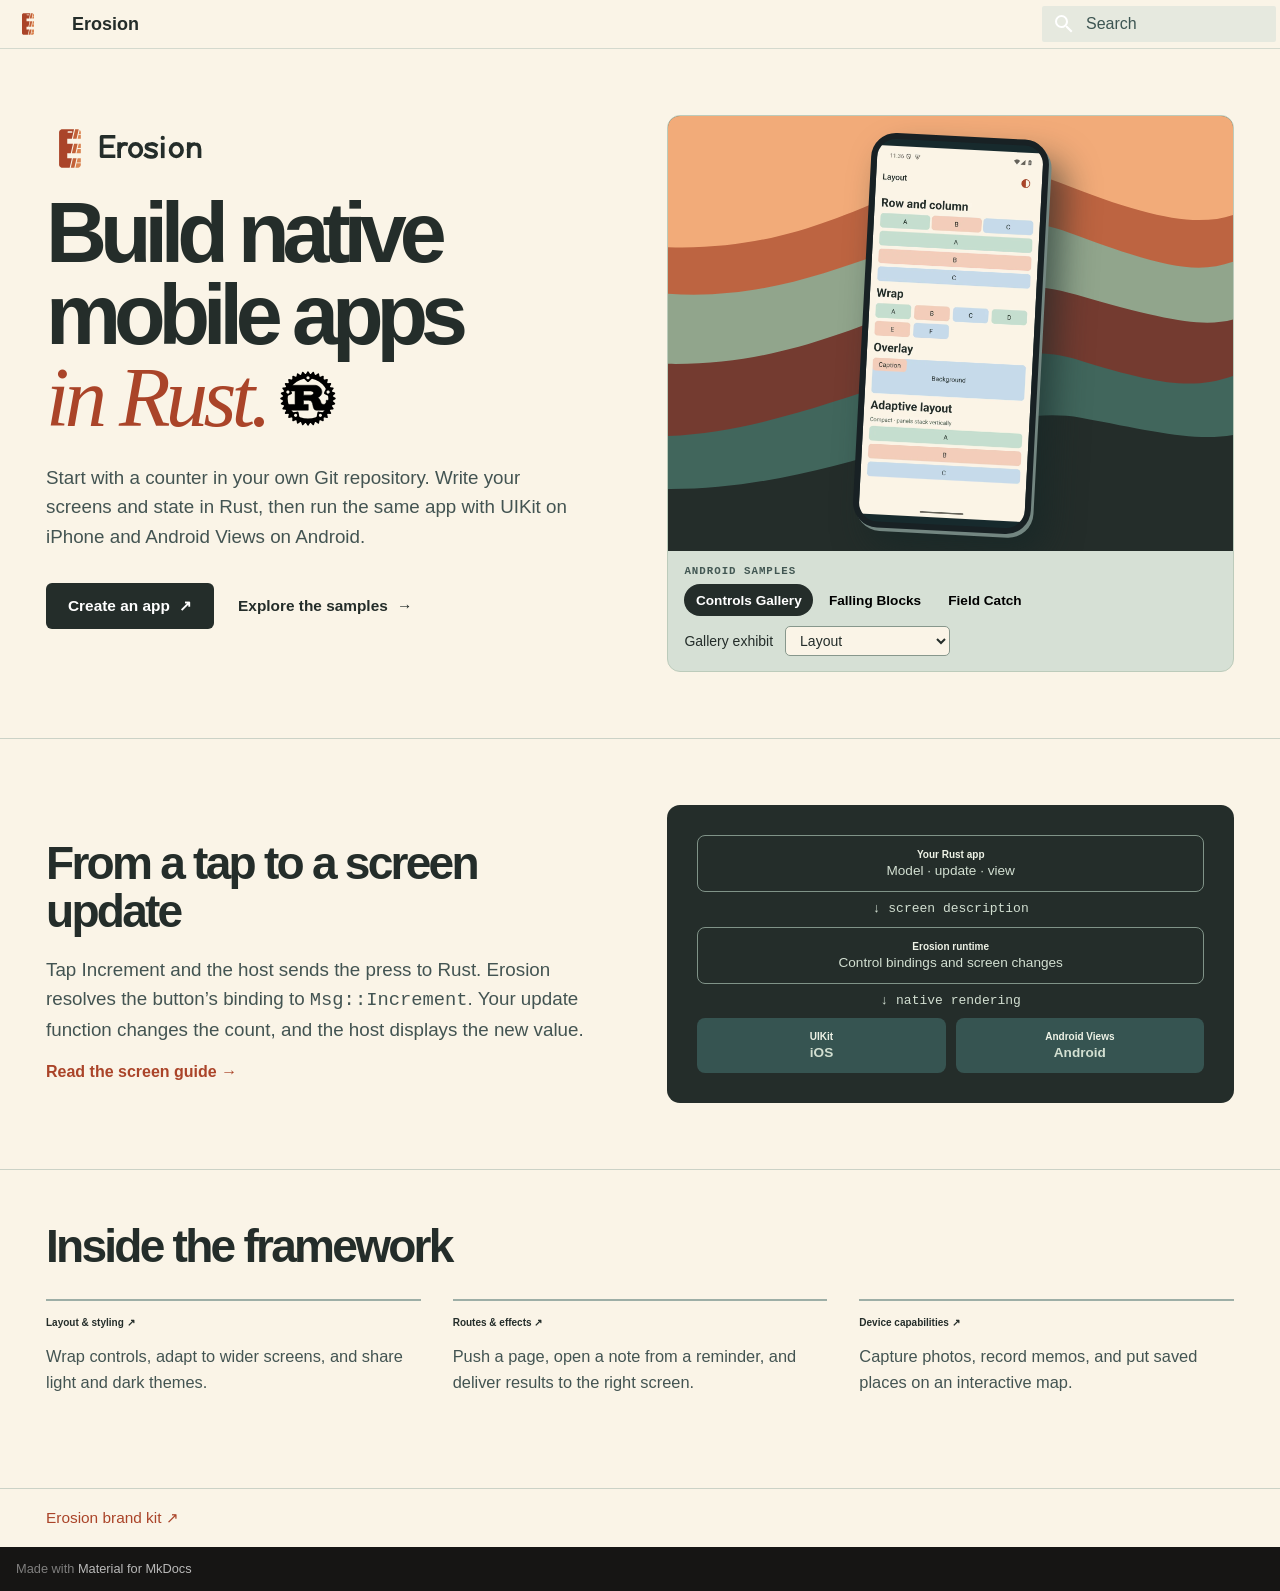
==== commit 716bbc77: "Show seven Gallery exhibits with branded soil layers and Rust logo" ====
--- a/index.html
+++ b/index.html
@@ -458,13 +458,13 @@
 <article class="erosion-home" data-md-component="content">
   <section class="erosion-hero">
     <div class="erosion-intro">
-      <p class="erosion-overline">Rust for iOS &amp; Android</p>
-      <h1>Build native mobile apps <br><em>in Rust.</em></h1>
+      <img class="erosion-wordmark" src="assets/brand/erosion-logo-light.svg" alt="Erosion">
+      <h1>Build native mobile apps <br><span class="erosion-language"><em>in Rust.</em><img src="assets/brand/rust-logo.svg" alt=""></span></h1>
       <p class="erosion-lede">Start with a counter in your own Git repository. Write your screens and state in Rust, then run the same app with UIKit on iPhone and Android Views on Android.</p>
       <div class="erosion-actions"><a class="erosion-primary" href="getting-started.html">Create an app <span aria-hidden="true">↗</span></a><a href="samples.html">Explore the samples <span aria-hidden="true">→</span></a></div>
     </div>
     <figure class="erosion-preview">
-      <div class="erosion-stage"><div class="erosion-orbit" aria-hidden="true"></div><div class="erosion-handset"><img id="erosion-screen" src="assets/gallery-layout.webp" alt="Controls Gallery on Android showing rows, columns, wrapping, and overlapping panels"></div></div>
+      <div class="erosion-stage"><div class="erosion-handset"><img id="erosion-screen" src="assets/gallery-layout.webp" alt="Controls Gallery on Android showing rows, columns, wrapping, and overlapping panels"></div></div>
       <figcaption>
         <span class="erosion-caption">Android samples</span>
         <div class="erosion-choices" aria-label="Choose a sample screenshot" role="group">
@@ -476,6 +476,25 @@
           <button type="button" aria-pressed="false" data-image="assets/field-catch.webp" data-alt="Field Catch lobby with create and join actions above a map">Field Catch</button>
         
         </div>
+        <label class="erosion-exhibits">Gallery exhibit
+          <select id="erosion-exhibit">
+          
+            <option value="assets/gallery-layout.webp" data-alt="Colored panels demonstrating rows, columns, wrapping, and an overlay">Layout</option>
+          
+            <option value="assets/gallery-inputs.webp" data-alt="An editable form with a switch, date picker, slider, and progress indicator">Inputs & form state</option>
+          
+            <option value="assets/gallery-collections.webp" data-alt="A selected row in a list with insert, delete, and reorder controls">Keyed collections</option>
+          
+            <option value="assets/gallery-motion.webp" data-alt="The reordered controls and tilted card after an animation">Motion & navigation</option>
+          
+            <option value="assets/gallery-drawing.webp" data-alt="Touch strokes on the Gallery drawing canvas">Drawing surface</option>
+          
+            <option value="assets/gallery-video.webp" data-alt="A native video player with playback controls">Video surface</option>
+          
+            <option value="assets/gallery-utilities.webp" data-alt="Clipboard round-trip result above haptics, authentication, and secure storage">Device utilities</option>
+          
+          </select>
+        </label>
       </figcaption>
     </figure>
   </section>
--- a/assets/erosion.css
+++ b/assets/erosion.css
@@ -23,8 +23,16 @@
 .erosion-actions span {margin-left:.25rem}
 .erosion-home a:hover,.erosion-home a:focus-visible {text-decoration:underline;text-underline-offset:.2em}
 .erosion-preview {margin:0;background:var(--erosion-shale);border:1px solid #bccbbb;border-radius:.65rem;overflow:hidden}
-.erosion-stage {height:clamp(17rem,29vw,23rem);position:relative;overflow:hidden;display:grid;place-items:center;padding:.7rem;background-color:var(--erosion-patina);background-image:linear-gradient(#51716c45 1px,transparent 1px),linear-gradient(90deg,#51716c45 1px,transparent 1px);background-size:1.5rem 1.5rem}
-.erosion-orbit {position:absolute;inset:12% -30% 2%;transform:rotate(-26deg);border:1px solid #d7edaa80;border-radius:50%;box-shadow:0 0 0 18px var(--erosion-patina),0 0 0 19px #a5bd9070,0 0 0 38px var(--erosion-patina),0 0 0 39px #a5bd9050}
+.erosion-wordmark {width:8rem;height:auto;display:block;margin-bottom:1.1rem}
+.erosion-language {white-space:nowrap}
+.erosion-language img {width:.66em;height:.66em;vertical-align:baseline;margin-left:.16em}
+.erosion-stage {height:clamp(20rem,34vw,26rem);position:relative;overflow:hidden;display:grid;place-items:center;padding:1rem;background:var(--erosion-patina) url("brand/erosion-layers.svg") center / 100% 100% no-repeat}
+.erosion-exhibits {display:flex;align-items:center;gap:.6rem;margin-top:.5rem;font-size:.7rem}
+.erosion-exhibits[hidden] {display:none}
+.erosion-exhibits select {max-width:100%;padding:.25rem .5rem;font:inherit;color:var(--ink);background:var(--paper);border:1px solid #87978c;border-radius:.25rem}
+.gallery-exhibits {display:grid;grid-template-columns:repeat(auto-fit,minmax(min(100%,8rem),1fr));gap:1rem}
+.md-typeset .gallery-exhibits figure {margin:0}
+.gallery-exhibits img {width:100%;border:1px solid #d4d9ce;border-radius:.4rem}
 .erosion-handset {position:relative;height:100%;max-height:100%;min-height:0;aspect-ratio:9/20;transform:rotate(3deg);border:.3rem solid #182124;border-radius:1.25rem;overflow:hidden;background:#172a2d;box-shadow:.14rem .17rem 0 #738681,.8rem 1rem 1.7rem #14262799}
 .erosion-handset img {display:block;width:100%;height:100%;object-fit:contain}
 .erosion-preview figcaption {padding:.6rem .8rem .75rem}
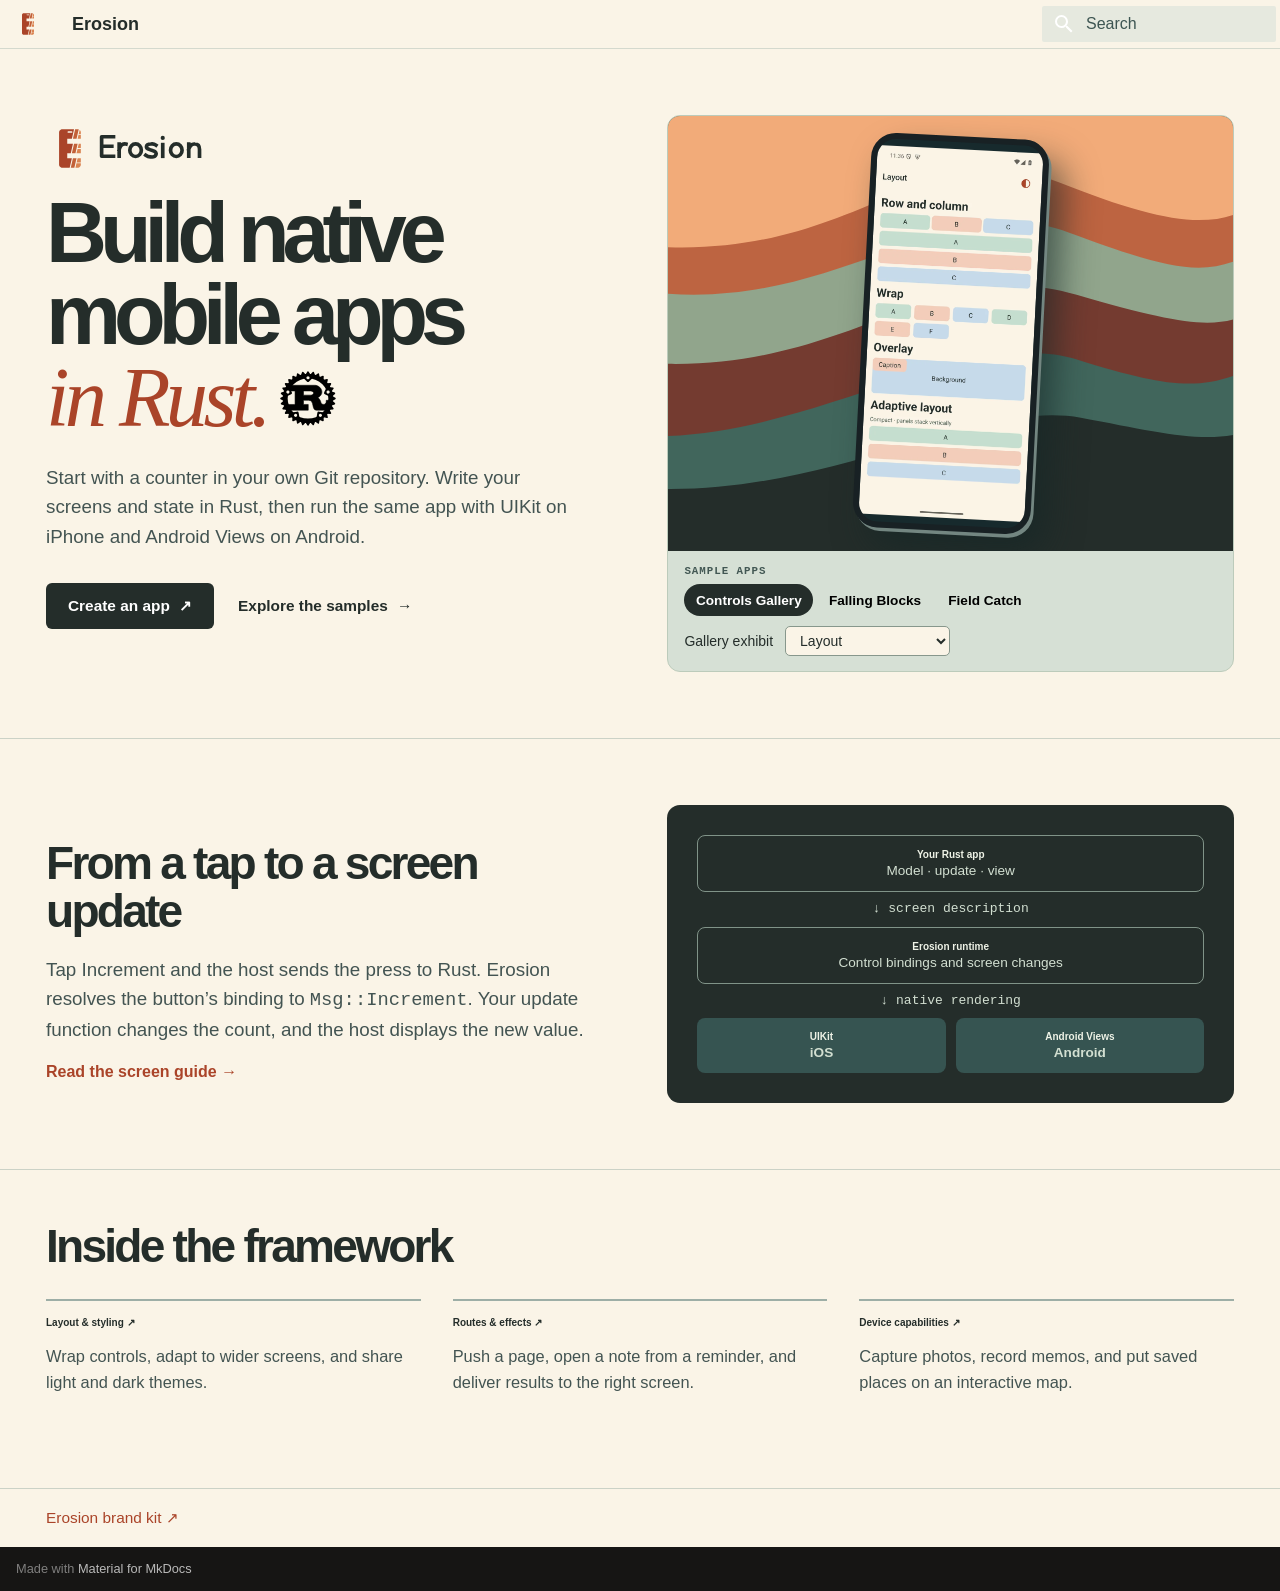
==== commit 59760d3d: "Show six current iPhone screenshots in the Field Catch gallery" ====
--- a/index.html
+++ b/index.html
@@ -466,14 +466,14 @@
     <figure class="erosion-preview">
       <div class="erosion-stage"><div class="erosion-handset"><img id="erosion-screen" src="assets/gallery-layout.webp" alt="Controls Gallery on Android showing rows, columns, wrapping, and overlapping panels"></div></div>
       <figcaption>
-        <span class="erosion-caption">Android samples</span>
+        <span class="erosion-caption">Sample apps</span>
         <div class="erosion-choices" aria-label="Choose a sample screenshot" role="group">
         
           <button type="button" aria-pressed="true" data-image="assets/gallery-layout.webp" data-alt="Controls Gallery showing rows, columns, wrapping, and overlapping panels">Controls Gallery</button>
         
           <button type="button" aria-pressed="false" data-image="assets/blocks-game.webp" data-alt="Falling Blocks with a green piece above the board">Falling Blocks</button>
         
-          <button type="button" aria-pressed="false" data-image="assets/field-catch.webp" data-alt="Field Catch lobby with create and join actions above a map">Field Catch</button>
+          <button type="button" aria-pressed="false" data-image="assets/field-catch-aim.webp" data-alt="Field Catch on iPhone with the aiming puck and kick guide on the map">Field Catch</button>
         
         </div>
         <label class="erosion-exhibits">Gallery exhibit
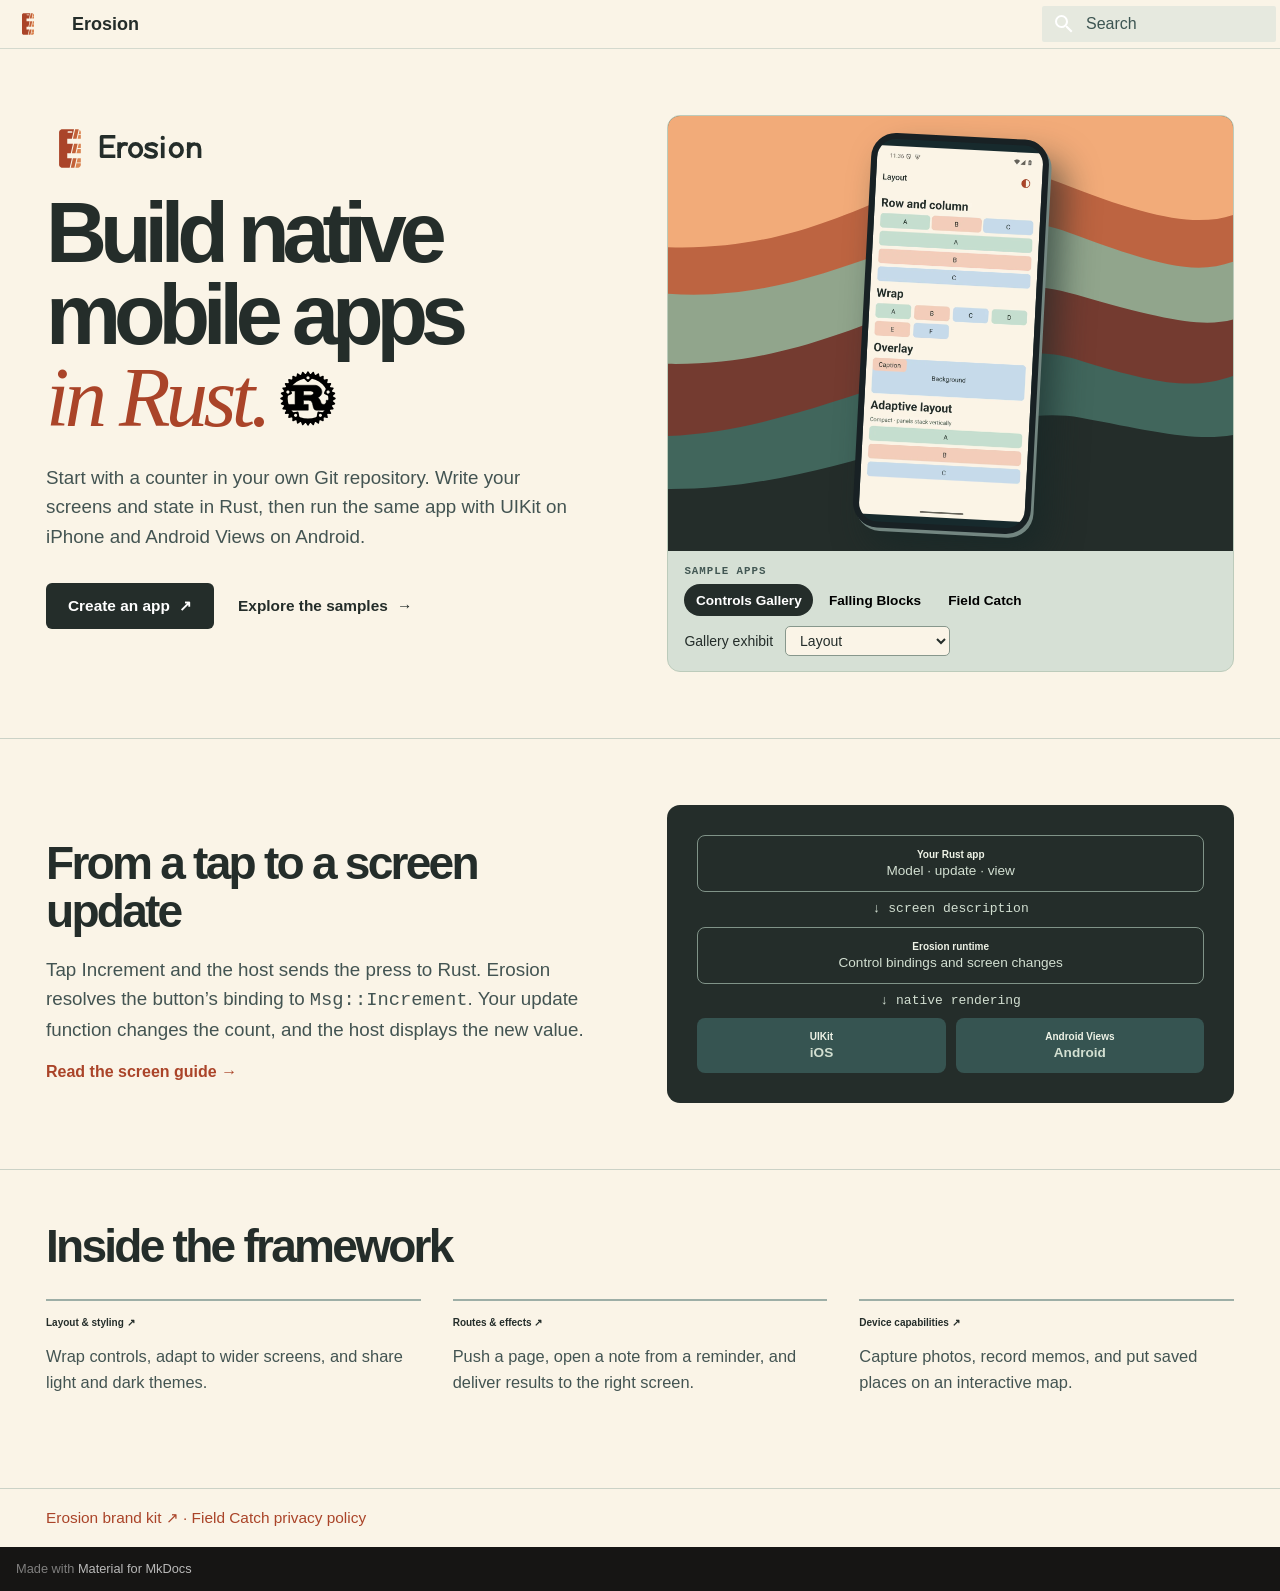
==== commit 29866ac3: "Publish Field Catch privacy policy" ====
--- a/index.html
+++ b/index.html
@@ -515,7 +515,7 @@
     <a href="navigation.html"><span>Routes &amp; effects ↗</span><p>Push a page, open a note from a reminder, and deliver results to the right screen.</p></a>
     <a href="devices.html"><span>Device capabilities ↗</span><p>Capture photos, record memos, and put saved places on an interactive map.</p></a>
   </div></section>
-  <footer class="erosion-brand-footer"><a href="brand.html">Erosion brand kit ↗</a></footer>
+  <footer class="erosion-brand-footer"><a href="brand.html">Erosion brand kit ↗</a> · <a href="field-catch-privacy.html">Field Catch privacy policy</a></footer>
 </article>
 <script src="assets/preview.js" defer></script>
 
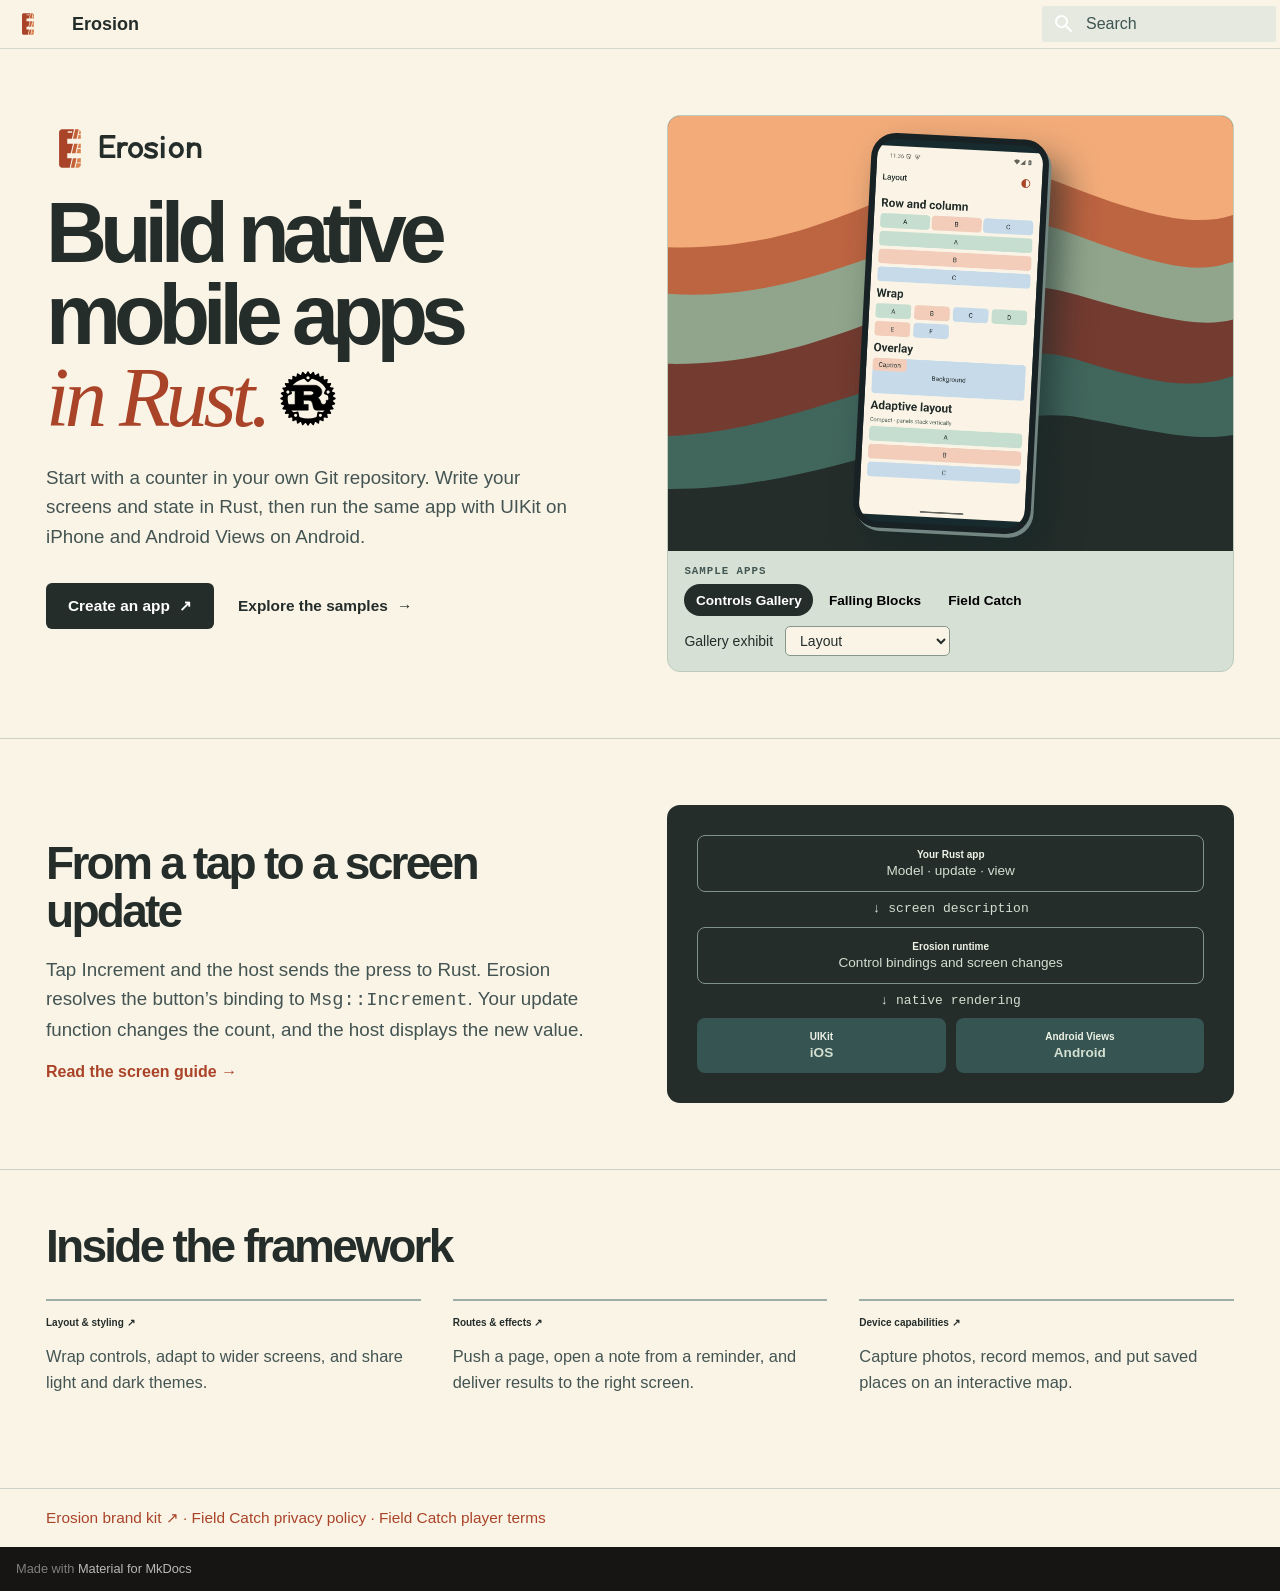
==== commit c217599f: "Publish Field Catch player terms beside its privacy policy" ====
--- a/index.html
+++ b/index.html
@@ -515,7 +515,7 @@
     <a href="navigation.html"><span>Routes &amp; effects ↗</span><p>Push a page, open a note from a reminder, and deliver results to the right screen.</p></a>
     <a href="devices.html"><span>Device capabilities ↗</span><p>Capture photos, record memos, and put saved places on an interactive map.</p></a>
   </div></section>
-  <footer class="erosion-brand-footer"><a href="brand.html">Erosion brand kit ↗</a> · <a href="field-catch-privacy.html">Field Catch privacy policy</a></footer>
+  <footer class="erosion-brand-footer"><a href="brand.html">Erosion brand kit ↗</a> · <a href="field-catch-privacy.html">Field Catch privacy policy</a> · <a href="field-catch-eula.html">Field Catch player terms</a></footer>
 </article>
 <script src="assets/preview.js" defer></script>
 
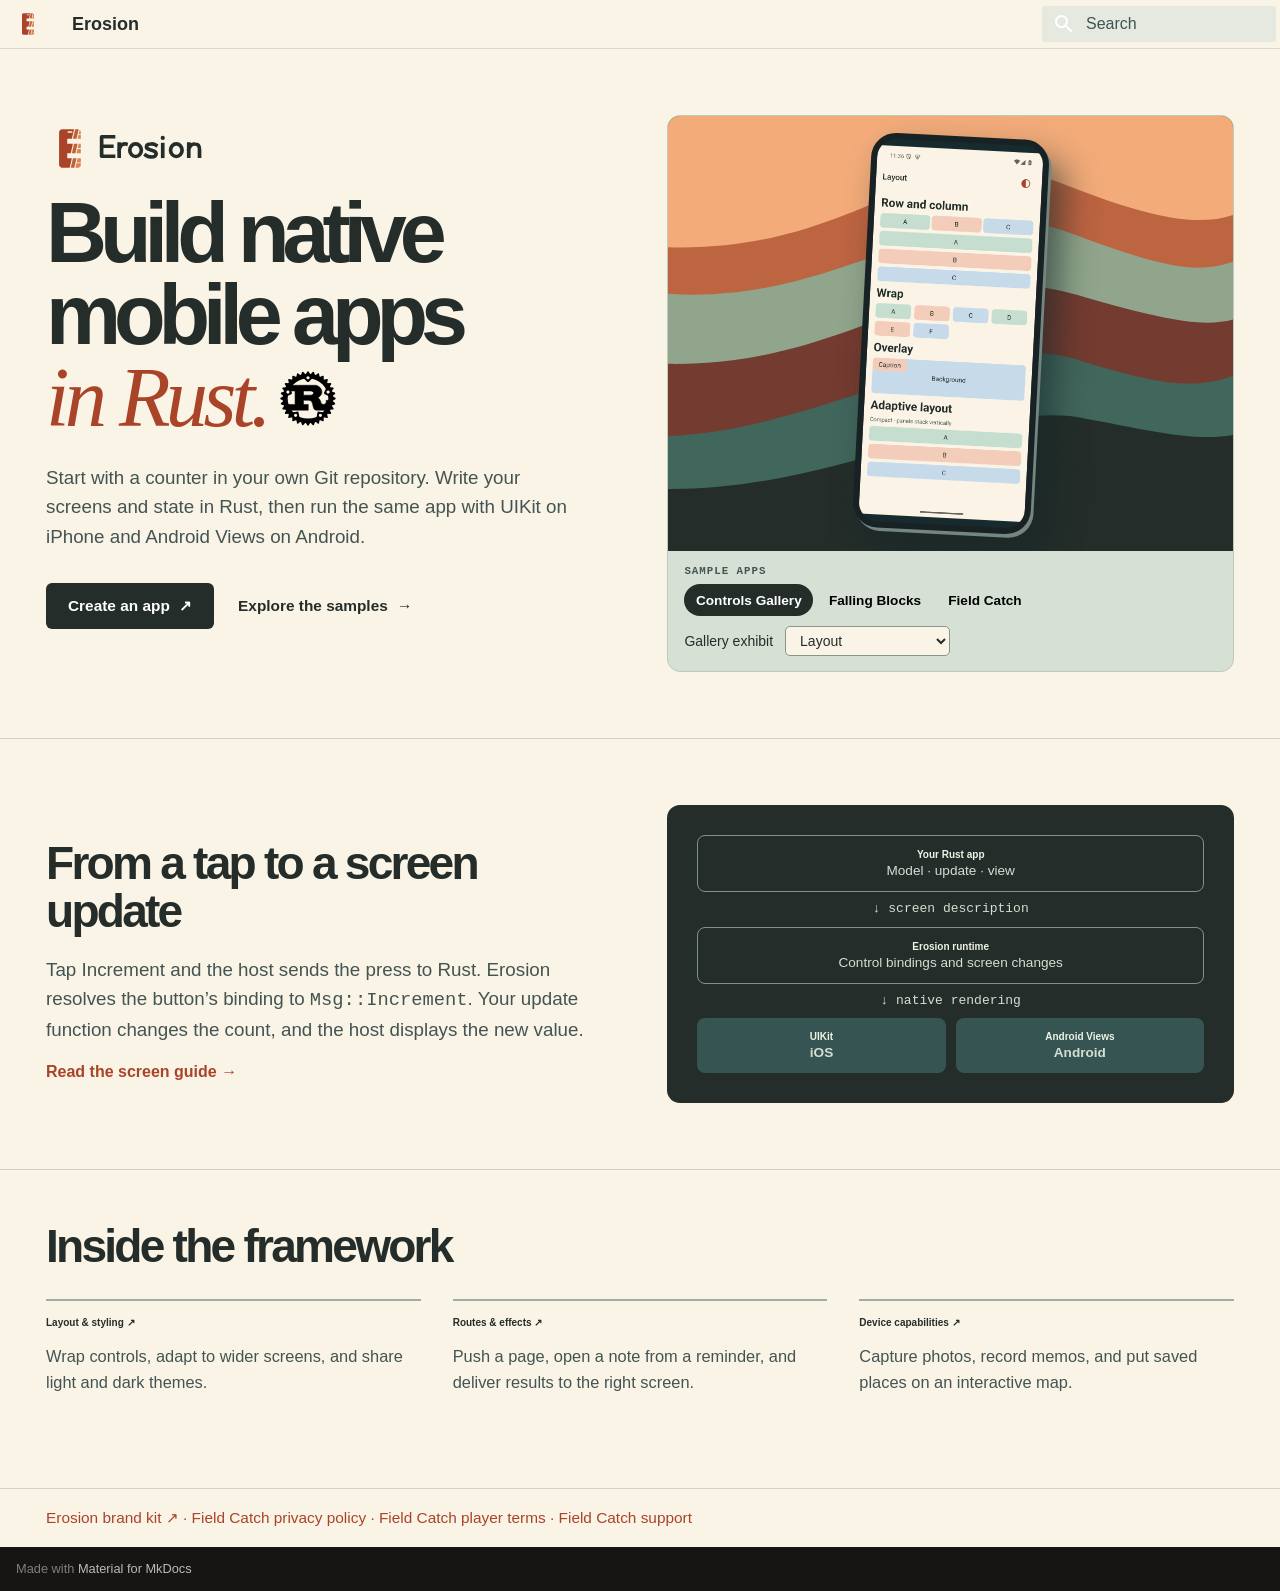
==== commit 5ca1706a: "Add Field Catch support contact and player troubleshooting" ====
--- a/index.html
+++ b/index.html
@@ -515,7 +515,7 @@
     <a href="navigation.html"><span>Routes &amp; effects ↗</span><p>Push a page, open a note from a reminder, and deliver results to the right screen.</p></a>
     <a href="devices.html"><span>Device capabilities ↗</span><p>Capture photos, record memos, and put saved places on an interactive map.</p></a>
   </div></section>
-  <footer class="erosion-brand-footer"><a href="brand.html">Erosion brand kit ↗</a> · <a href="field-catch-privacy.html">Field Catch privacy policy</a> · <a href="field-catch-eula.html">Field Catch player terms</a></footer>
+  <footer class="erosion-brand-footer"><a href="brand.html">Erosion brand kit ↗</a> · <a href="field-catch-privacy.html">Field Catch privacy policy</a> · <a href="field-catch-eula.html">Field Catch player terms</a> · <a href="field-catch-support.html">Field Catch support</a></footer>
 </article>
 <script src="assets/preview.js" defer></script>
 
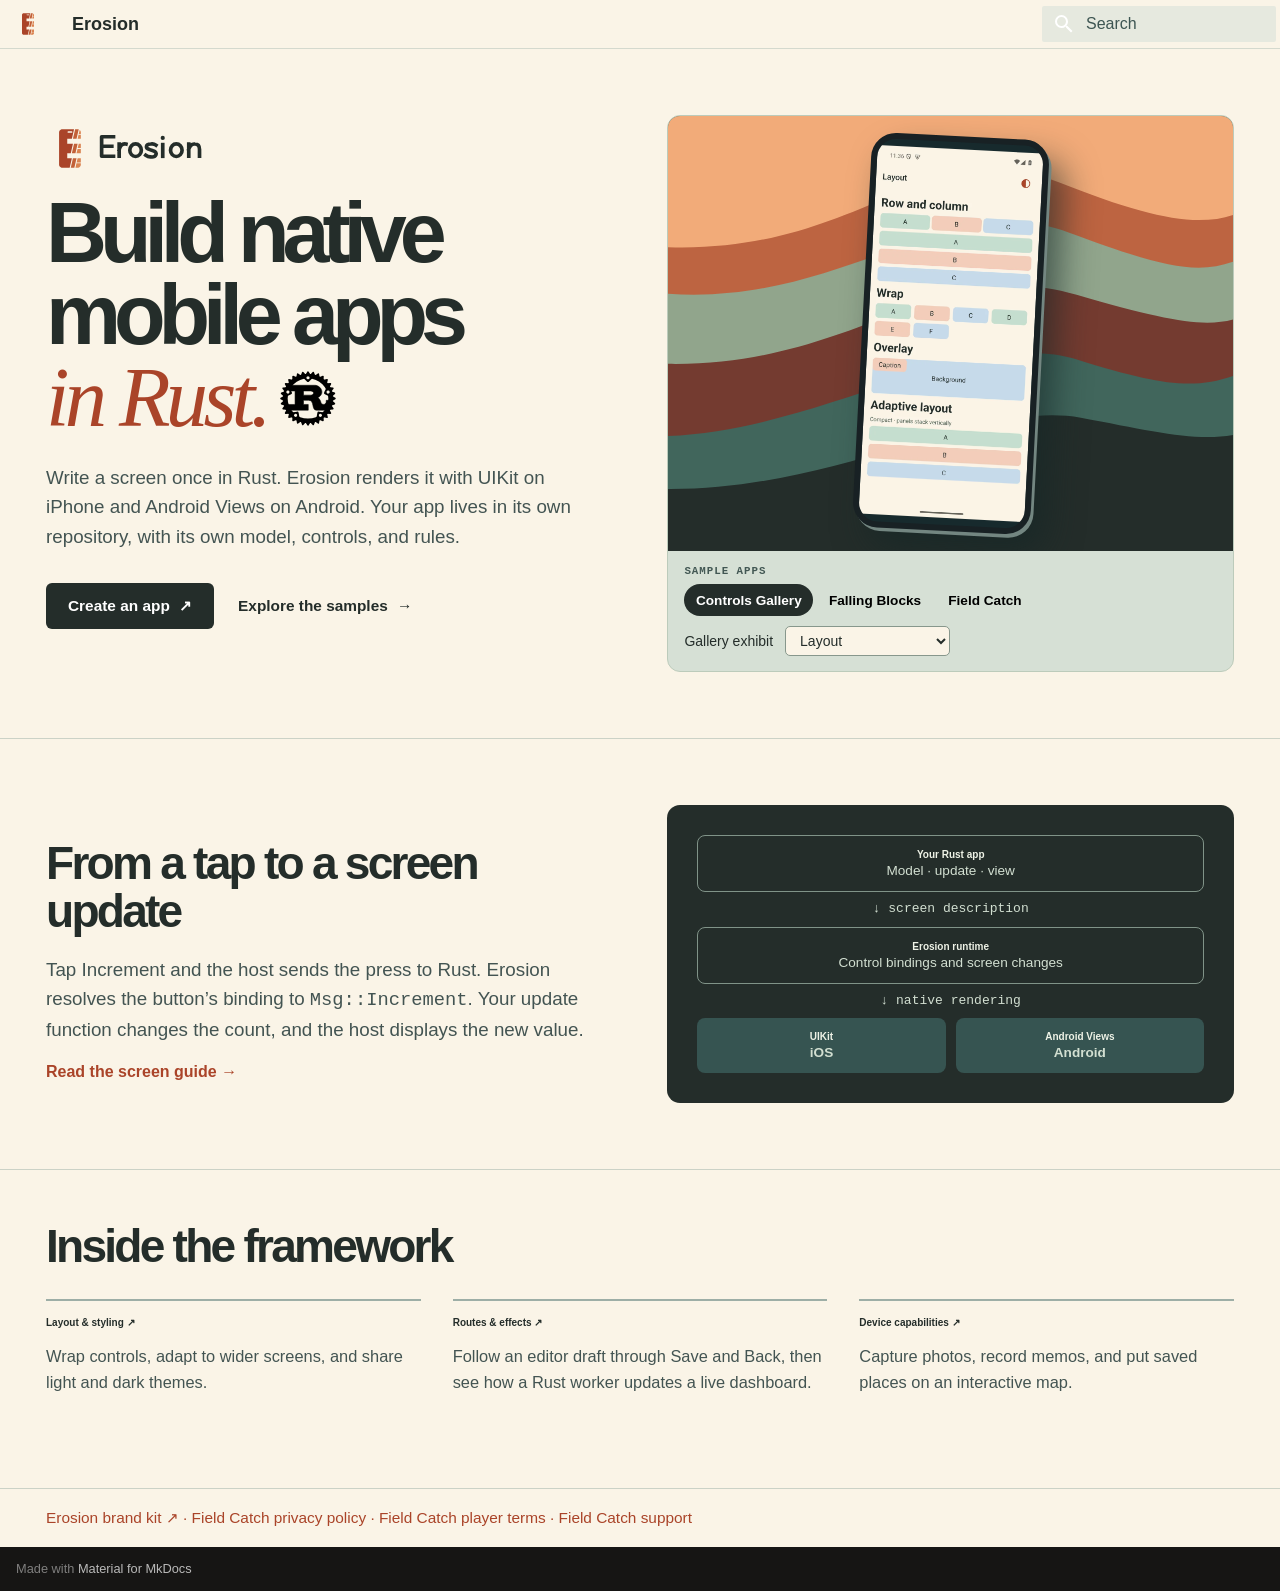
==== commit fa04d919: "Publish Erosion guides from a7baffe" ====
--- a/index.html
+++ b/index.html
@@ -428,6 +428,72 @@
   
 
     
+      
+      
+  
+  
+  
+  
+    <li class="md-nav__item">
+      <a href="field-catch-support.html" class="md-nav__link">
+        
+  
+  
+  <span class="md-ellipsis">
+    Field Catch support
+    
+  </span>
+  
+
+      </a>
+    </li>
+  
+
+    
+      
+      
+  
+  
+  
+  
+    <li class="md-nav__item">
+      <a href="field-catch-privacy.html" class="md-nav__link">
+        
+  
+  
+  <span class="md-ellipsis">
+    Field Catch privacy policy
+    
+  </span>
+  
+
+      </a>
+    </li>
+  
+
+    
+      
+      
+  
+  
+  
+  
+    <li class="md-nav__item">
+      <a href="field-catch-eula.html" class="md-nav__link">
+        
+  
+  
+  <span class="md-ellipsis">
+    Field Catch player terms
+    
+  </span>
+  
+
+      </a>
+    </li>
+  
+
+    
   </ul>
 </nav>
                   </div>
@@ -460,7 +526,7 @@
     <div class="erosion-intro">
       <img class="erosion-wordmark" src="assets/brand/erosion-logo-light.svg" alt="Erosion">
       <h1>Build native mobile apps <br><span class="erosion-language"><em>in Rust.</em><img src="assets/brand/rust-logo.svg" alt=""></span></h1>
-      <p class="erosion-lede">Start with a counter in your own Git repository. Write your screens and state in Rust, then run the same app with UIKit on iPhone and Android Views on Android.</p>
+      <p class="erosion-lede">Write a screen once in Rust. Erosion renders it with UIKit on iPhone and Android Views on Android. Your app lives in its own repository, with its own model, controls, and rules.</p>
       <div class="erosion-actions"><a class="erosion-primary" href="getting-started.html">Create an app <span aria-hidden="true">↗</span></a><a href="samples.html">Explore the samples <span aria-hidden="true">→</span></a></div>
     </div>
     <figure class="erosion-preview">
@@ -512,7 +578,7 @@
   </section>
   <section class="erosion-guides" aria-labelledby="guides"><h2 id="guides">Inside the framework</h2><div>
     <a href="styling.html"><span>Layout &amp; styling ↗</span><p>Wrap controls, adapt to wider screens, and share light and dark themes.</p></a>
-    <a href="navigation.html"><span>Routes &amp; effects ↗</span><p>Push a page, open a note from a reminder, and deliver results to the right screen.</p></a>
+    <a href="navigation.html"><span>Routes &amp; effects ↗</span><p>Follow an editor draft through Save and Back, then see how a Rust worker updates a live dashboard.</p></a>
     <a href="devices.html"><span>Device capabilities ↗</span><p>Capture photos, record memos, and put saved places on an interactive map.</p></a>
   </div></section>
   <footer class="erosion-brand-footer"><a href="brand.html">Erosion brand kit ↗</a> · <a href="field-catch-privacy.html">Field Catch privacy policy</a> · <a href="field-catch-eula.html">Field Catch player terms</a> · <a href="field-catch-support.html">Field Catch support</a></footer>
